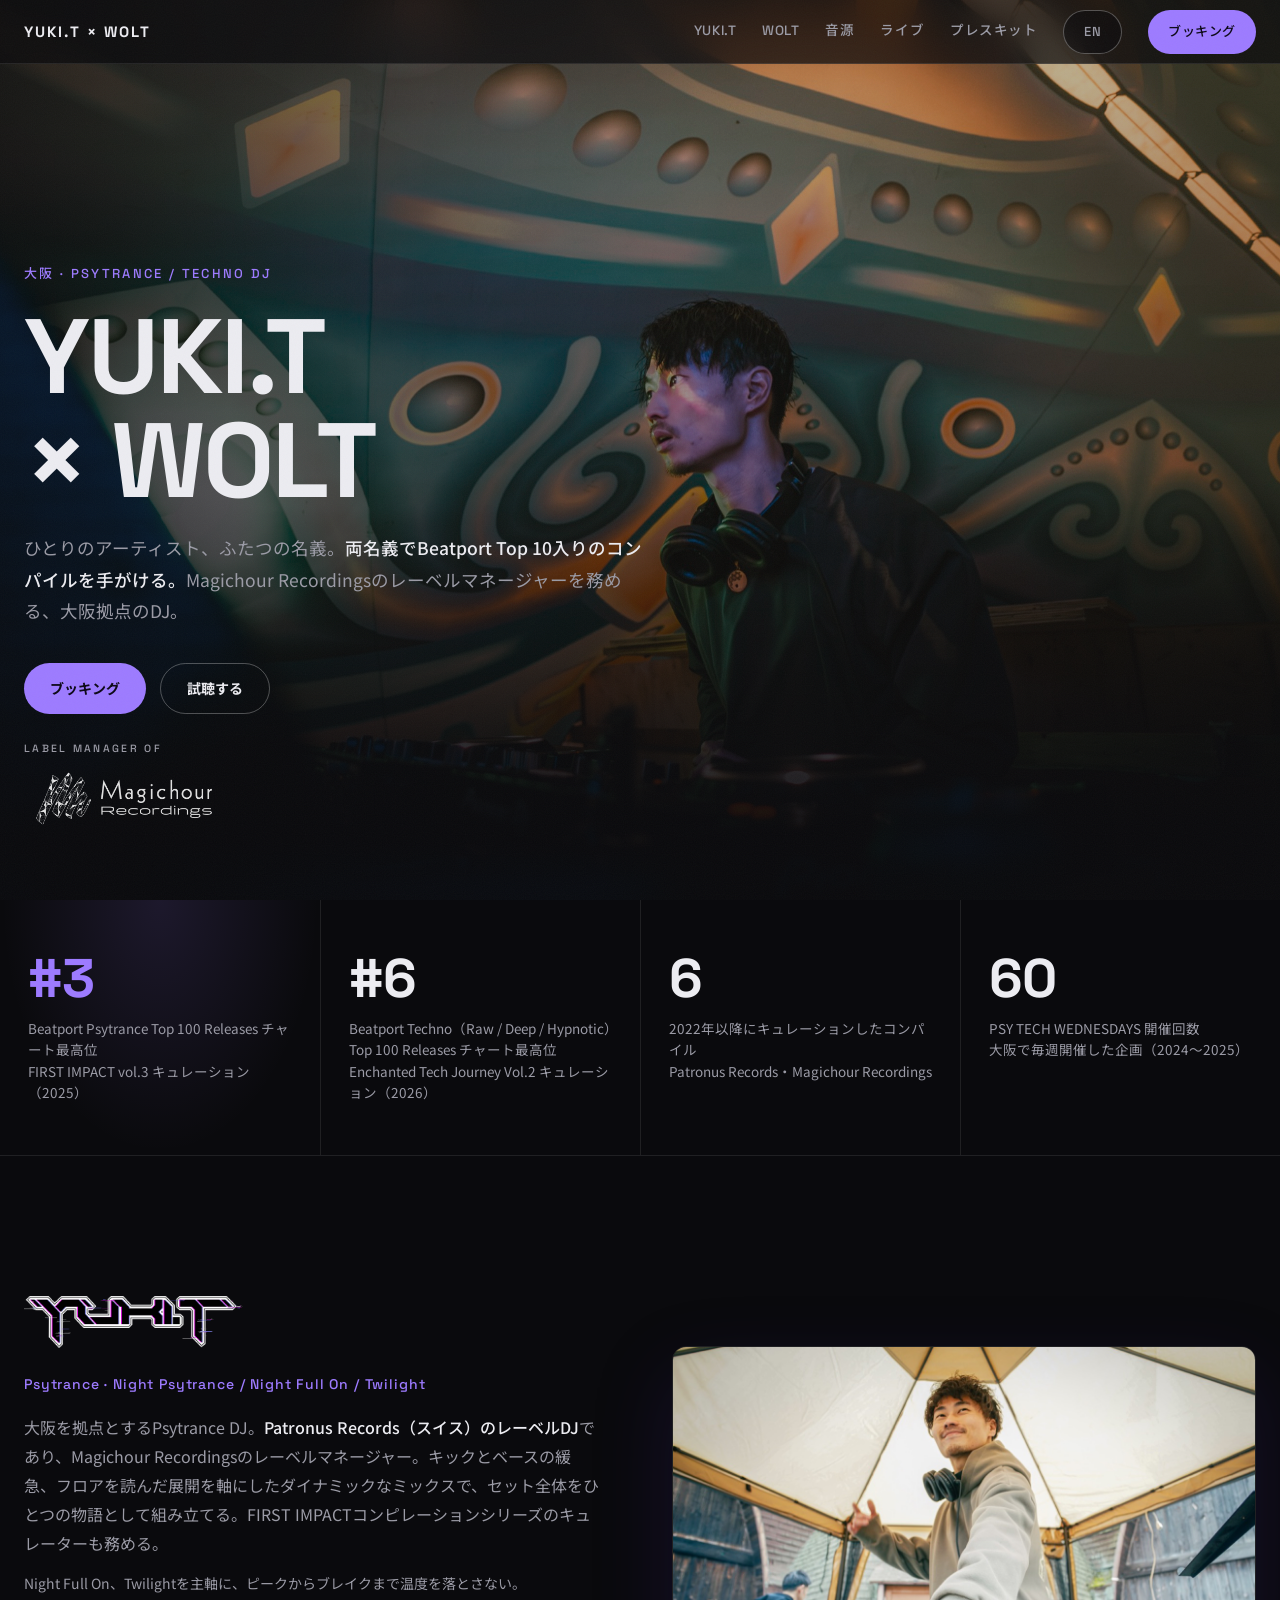
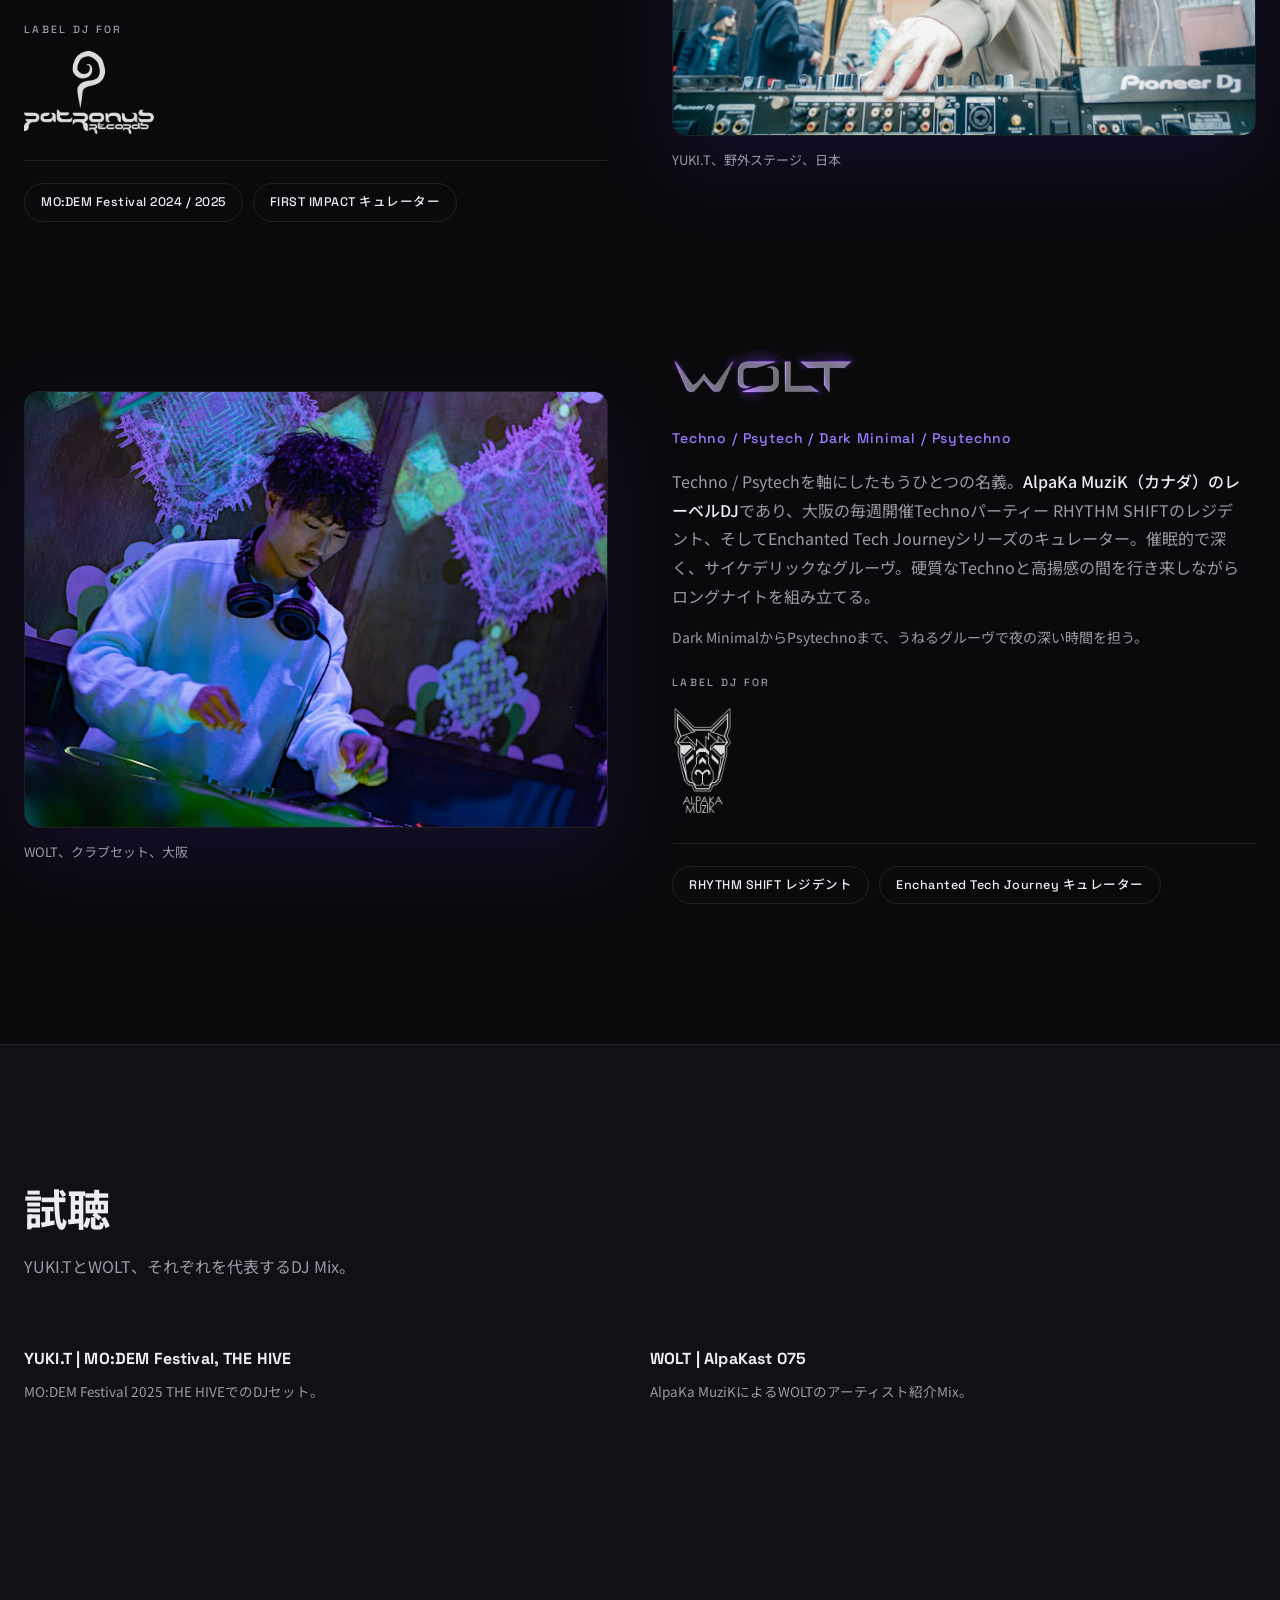
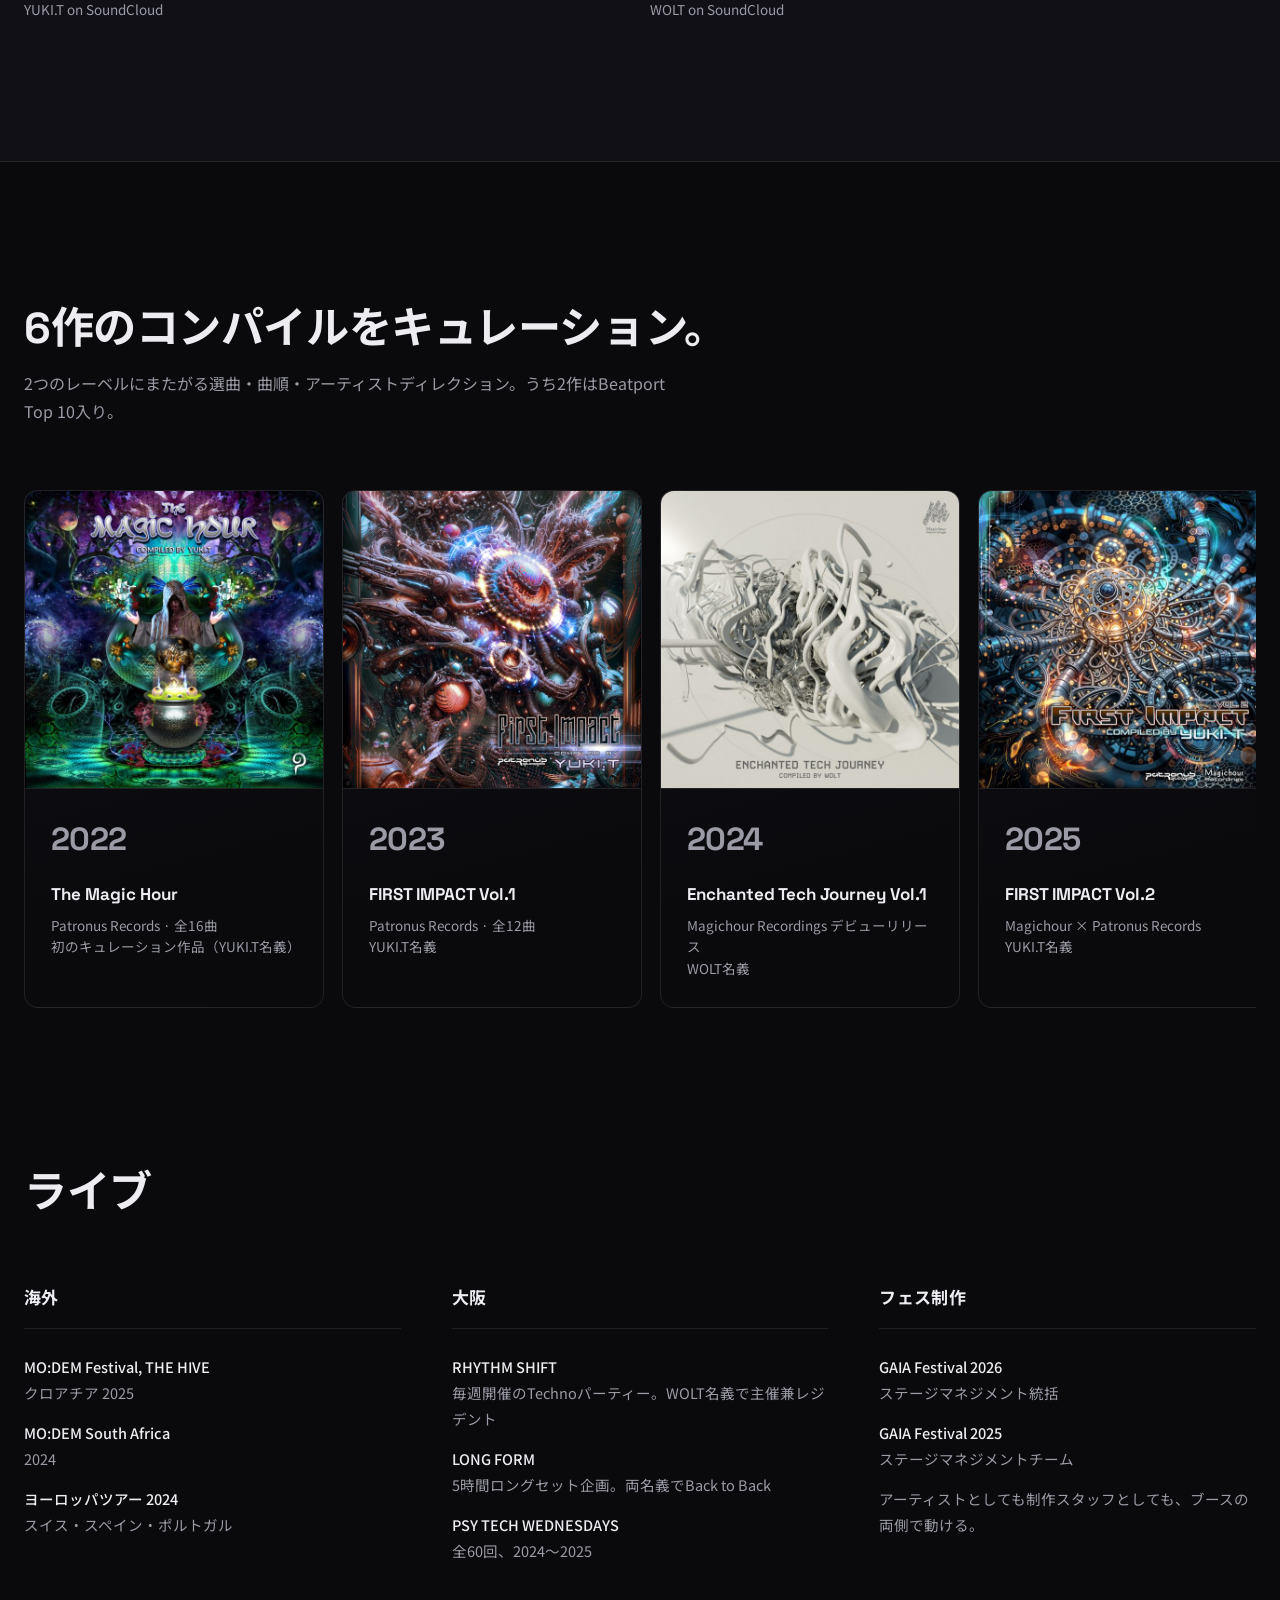
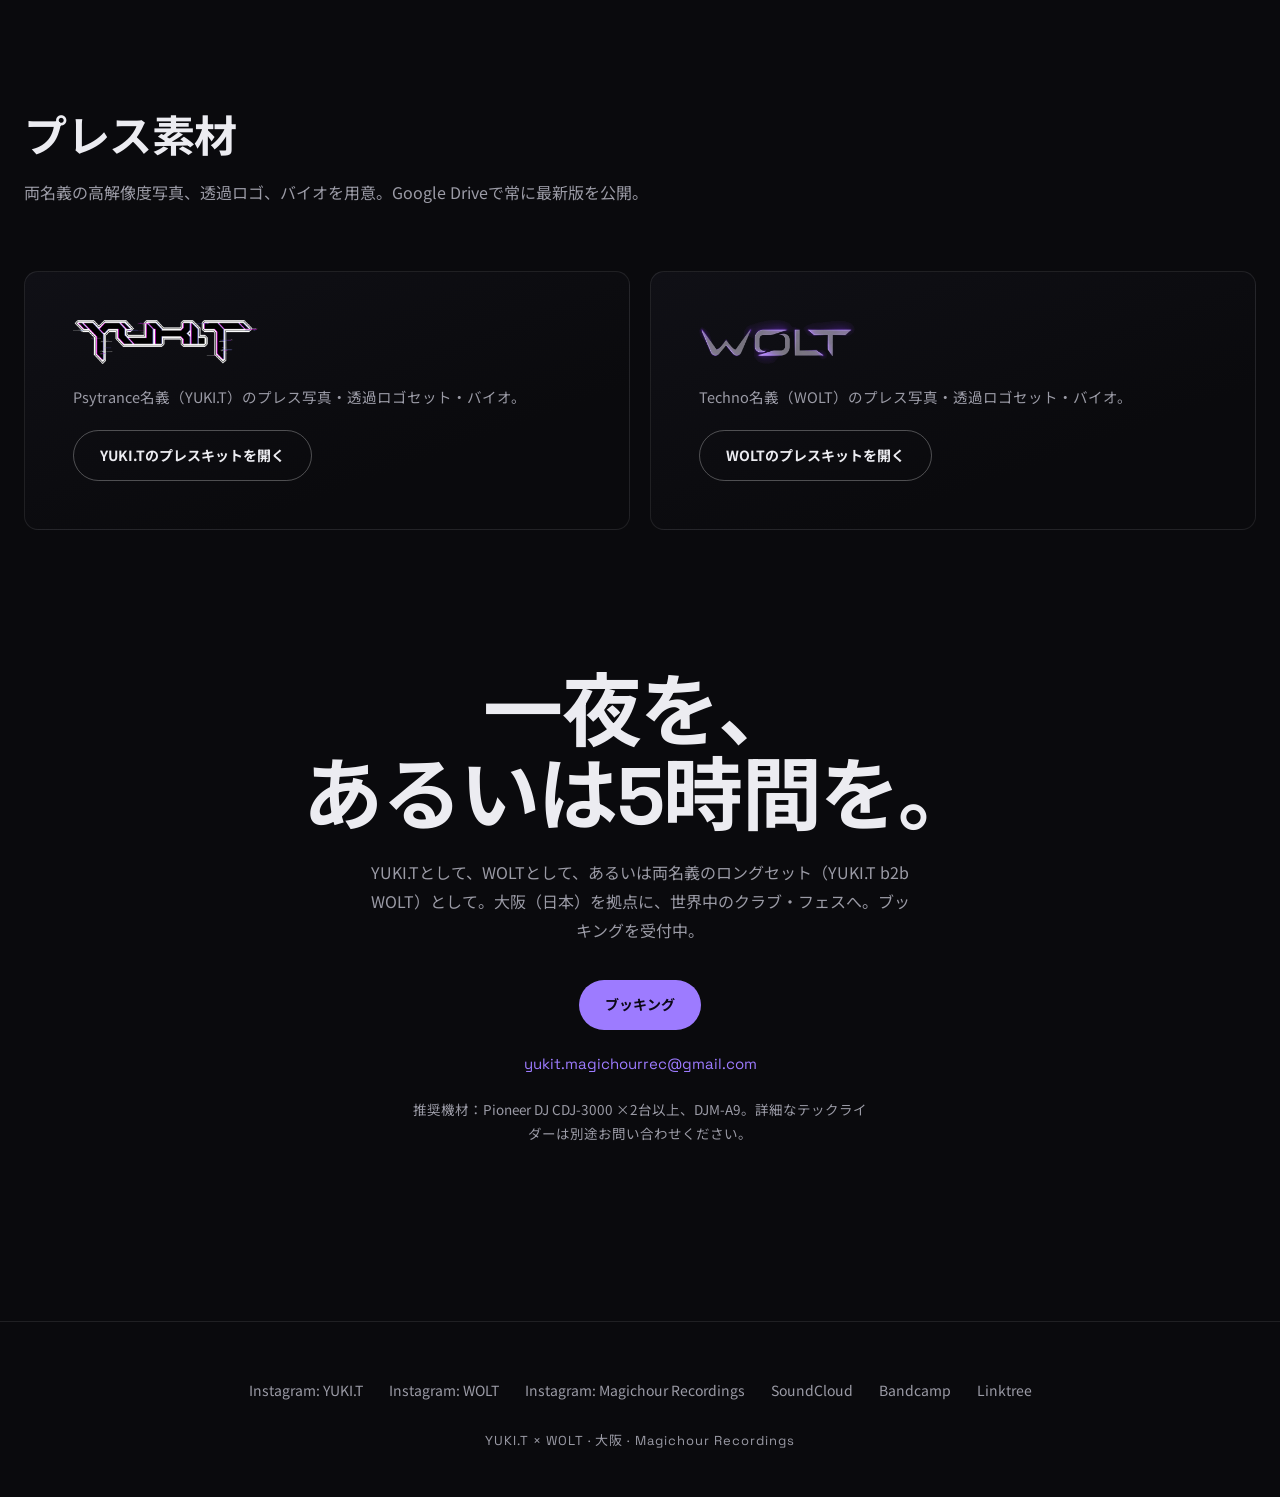
==== index-ja.html @ 7a6468f3 "Publish YUKI.T × WOLT EPK" ====
<!DOCTYPE html>
<html lang="ja">
<head>
<meta charset="UTF-8">
<meta name="viewport" content="width=device-width, initial-scale=1.0">
<title>YUKI.T × WOLT｜プレスキット｜大阪拠点 Psytrance / Techno DJ</title>
<meta name="description" content="YUKI.T・WOLTの公式プレスキット。大阪拠点のPsytrance / Techno DJ。両名義でBeatport Top 10入りのコンパイルをキュレーション。Magichour Recordingsレーベルマネージャー。">
<meta name="referrer" content="strict-origin-when-cross-origin">
<link rel="canonical" href="https://yukimagichour-1112.github.io/yukit-wolt-epk/index-ja.html">
<link rel="alternate" hreflang="en" href="https://yukimagichour-1112.github.io/yukit-wolt-epk/">
<link rel="alternate" hreflang="ja" href="https://yukimagichour-1112.github.io/yukit-wolt-epk/index-ja.html">
<link rel="alternate" hreflang="x-default" href="https://yukimagichour-1112.github.io/yukit-wolt-epk/">
<meta property="og:title" content="YUKI.T × WOLT｜プレスキット">
<meta property="og:description" content="大阪拠点のPsytrance / Techno DJ。両名義でBeatport Top 10入りのコンパイルをキュレーション。">
<meta property="og:url" content="https://yukimagichour-1112.github.io/yukit-wolt-epk/index-ja.html">
<meta property="og:image" content="https://yukimagichour-1112.github.io/yukit-wolt-epk/assets/og-epk.jpg">
<meta property="og:type" content="website">
<meta property="og:locale" content="ja_JP">
<meta property="og:locale:alternate" content="en_US">
<meta name="twitter:card" content="summary_large_image">
<link rel="preconnect" href="https://fonts.googleapis.com">
<link rel="preconnect" href="https://fonts.gstatic.com" crossorigin>
<link href="https://fonts.googleapis.com/css2?family=Space+Grotesk:wght@400;500;700&amp;family=Noto+Sans+JP:wght@400;500;700&amp;display=swap" rel="stylesheet">
<style>
  :root {
    --bg: #0a0a0d;
    --bg-raised: #101016;
    --line: rgba(255, 255, 255, .09);
    --text: #ececf1;
    --text-dim: #9b9ba6;
    --accent: #9d7bff;
    --accent-dim: rgba(157, 123, 255, .13);
    --font-display: "Space Grotesk", "Noto Sans JP", sans-serif;
    --font-body: "Noto Sans JP", sans-serif;
    --radius: 14px;
  }

  * { margin: 0; padding: 0; box-sizing: border-box; }
  html { scroll-behavior: smooth; }
  body {
    background: var(--bg);
    color: var(--text);
    font-family: var(--font-body);
    font-size: 16px;
    line-height: 1.8;
    overflow-x: hidden;
    -webkit-font-smoothing: antialiased;
  }
  ::selection { background: var(--accent); color: #0a0a0d; }
  img { max-width: 100%; height: auto; display: block; }
  a { color: inherit; text-decoration: none; }
  a:focus-visible { outline: 3px solid var(--accent); outline-offset: 4px; }
  .wrap { max-width: 1280px; margin: 0 auto; padding: 0 24px; }
  .skip-link {
    position: fixed; top: 8px; left: 12px; z-index: 100;
    padding: 10px 16px; border-radius: 8px;
    background: var(--accent); color: #0c0817; font-weight: 700;
    transform: translateY(-140%);
  }
  .skip-link:focus { transform: translateY(0); }

  .grain {
    position: fixed; inset: 0; z-index: 60; pointer-events: none;
    opacity: .05;
    background-image: url("data:image/svg+xml,%3Csvg xmlns='http://www.w3.org/2000/svg' width='160' height='160'%3E%3Cfilter id='n'%3E%3CfeTurbulence type='fractalNoise' baseFrequency='0.9' numOctaves='2'/%3E%3C/filter%3E%3Crect width='160' height='160' filter='url(%23n)' opacity='0.7'/%3E%3C/svg%3E");
  }

  .reveal {
    opacity: 0;
    transform: translateY(26px);
    transition: opacity .8s cubic-bezier(.16, 1, .3, 1), transform .8s cubic-bezier(.16, 1, .3, 1);
    transition-delay: calc(var(--i, 0) * 90ms);
  }
  .reveal.in { opacity: 1; transform: none; }

  /* =========== NAV =========== */
  nav {
    position: fixed; top: 0; left: 0; right: 0; z-index: 50;
    height: 64px;
    display: flex; align-items: center; justify-content: space-between;
    padding: 0 24px;
    background: rgba(10, 10, 13, .72);
    backdrop-filter: blur(14px);
    -webkit-backdrop-filter: blur(14px);
    border-bottom: 1px solid var(--line);
  }
  .nav-brand {
    font-family: var(--font-display);
    font-weight: 700; font-size: 15px; letter-spacing: .14em;
  }
  .nav-links { display: flex; align-items: center; gap: 26px; }
  .nav-links a {
    font-family: var(--font-display); font-size: 13.5px; font-weight: 500;
    color: var(--text-dim); letter-spacing: .04em;
    transition: color .25s;
  }
  .nav-links a:hover { color: var(--text); }
  .nav-links a.btn-primary, .nav-links a.btn-primary:hover { color: #0c0817; }
  .btn {
    display: inline-flex; align-items: center; justify-content: center;
    gap: 8px; white-space: nowrap;
    font-family: var(--font-body); font-weight: 700; font-size: 14px;
    padding: 12px 26px; border-radius: 999px;
    transition: transform .25s cubic-bezier(.16, 1, .3, 1), background .25s, color .25s, border-color .25s;
  }
  .btn:active { transform: scale(.98); }
  .btn-primary { background: var(--accent); color: #0c0817; }
  .btn-primary:hover { background: #b096ff; transform: translateY(-1px); }
  .btn-ghost { border: 1px solid rgba(255, 255, 255, .28); color: var(--text); }
  .btn-ghost:hover { border-color: var(--accent); color: var(--accent); transform: translateY(-1px); }
  nav .btn { min-height: 44px; padding: 9px 20px; font-size: 13px; }
  .lang-switch {
    min-width: 44px; min-height: 44px; padding: 8px 12px;
    border: 1px solid rgba(255, 255, 255, .28);
    color: var(--text); background: rgba(10, 10, 13, .55);
  }
  .lang-switch:hover { border-color: var(--accent); color: var(--accent); }

  /* =========== HERO =========== */
  .hero {
    position: relative;
    min-height: 100dvh;
    display: flex; align-items: flex-end;
    overflow: hidden;
  }
  .hero-bg {
    position: absolute; inset: 0;
    background-image: url("assets/hero-yukit.jpg");
    background-size: cover;
    background-position: 70% 30%;
  }
  .hero-bg::after {
    content: "";
    position: absolute; inset: 0;
    background:
      linear-gradient(to top, rgba(10, 10, 13, .96) 8%, rgba(10, 10, 13, .45) 45%, rgba(10, 10, 13, .25) 100%),
      linear-gradient(to right, rgba(10, 10, 13, .72), transparent 55%);
  }
  .hero-inner {
    position: relative; z-index: 2;
    width: 100%; max-width: 1280px; margin: 0 auto;
    padding: 120px 24px 72px;
  }
  .hero-meta {
    font-family: var(--font-display); font-size: 13px; font-weight: 500;
    letter-spacing: .18em; text-transform: uppercase;
    color: var(--accent);
    margin-bottom: 20px;
  }
  .hero h1 {
    font-family: var(--font-display);
    font-size: clamp(3rem, 8.5vw, 6.6rem);
    font-weight: 700; line-height: .98; letter-spacing: -.02em;
    margin-bottom: 20px;
  }
  .hero-sub {
    font-size: clamp(15px, 1.6vw, 17.5px);
    color: var(--text-dim);
    max-width: 36em;
    margin-bottom: 36px;
  }
  .hero-sub strong { color: var(--text); font-weight: 500; }
  .hero-ctas { display: flex; gap: 14px; flex-wrap: wrap; }
  @keyframes rise { from { opacity: 0; transform: translateY(28px); } to { opacity: 1; transform: none; } }
  .hero-inner > * { animation: rise .9s cubic-bezier(.16, 1, .3, 1) backwards; }
  .hero-inner > *:nth-child(1) { animation-delay: .05s; }
  .hero-inner > *:nth-child(2) { animation-delay: .18s; }
  .hero-inner > *:nth-child(3) { animation-delay: .32s; }
  .hero-inner > *:nth-child(4) { animation-delay: .46s; }
  .hero-inner > *:nth-child(5) { animation-delay: .60s; }

  /* ---- hero label affiliation ---- */
  .hero-affiliation {
    margin-top: 26px;
    display: flex; flex-direction: column; align-items: flex-start; gap: 10px;
  }
  .affiliation-heading {
    font-family: var(--font-display); font-size: 10.5px; font-weight: 500;
    letter-spacing: .22em; text-transform: uppercase;
    color: var(--text-dim);
  }
  .hero-affiliation img { width: 200px; max-width: 56vw; opacity: .88; }

  /* =========== SECTIONS =========== */
  section { padding: clamp(90px, 11vw, 140px) 0; }
  .section-head { max-width: 760px; margin-bottom: clamp(40px, 5.5vw, 64px); }
  .section-head h2 {
    font-family: var(--font-display);
    font-size: clamp(1.8rem, 3.8vw, 2.7rem);
    font-weight: 700; line-height: 1.22; letter-spacing: -.01em;
  }
  .section-head p { color: var(--text-dim); margin-top: 14px; max-width: 42em; }

  /* ---- stats ---- */
  .stats { padding: 0; border-bottom: 1px solid var(--line); }
  .stats-grid {
    display: grid;
    grid-template-columns: repeat(4, 1fr);
  }
  .stat {
    padding: clamp(36px, 4vw, 56px) 28px;
    border-left: 1px solid var(--line);
  }
  .stat:first-child { border-left: 0; }
  .stat.is-accent { background: radial-gradient(ellipse at 50% 0%, var(--accent-dim), transparent 70%); }
  .stat-num {
    font-family: var(--font-display);
    font-size: clamp(2.2rem, 4.5vw, 3.4rem);
    font-weight: 700; line-height: 1; letter-spacing: -.02em;
  }
  .stat.is-accent .stat-num { color: var(--accent); }
  .stat-label { margin-top: 12px; font-size: 13.5px; color: var(--text-dim); line-height: 1.6; }

  /* ---- persona split ---- */
  .persona {
    display: grid;
    grid-template-columns: minmax(0, 6fr) minmax(0, 6fr);
    gap: clamp(36px, 5vw, 80px);
    align-items: center;
  }
  .persona + .persona { margin-top: clamp(90px, 10vw, 130px); }
  .persona-photo { position: relative; }
  .persona-photo img {
    border-radius: var(--radius);
    border: 1px solid var(--line);
    width: 100%;
    box-shadow: 0 30px 80px rgba(60, 30, 140, .22);
  }
  .persona-photo figcaption { margin-top: 12px; font-size: 13px; color: var(--text-dim); }
  .persona-logo { height: 52px; width: auto; margin-bottom: 24px; }
  .persona-genre {
    font-family: var(--font-display); font-size: 14px; font-weight: 500;
    letter-spacing: .06em; color: var(--accent);
    margin-bottom: 16px;
  }
  .persona-bio { color: var(--text-dim); max-width: 36em; }
  .persona-bio strong { color: var(--text); font-weight: 500; }
  .persona-bio-jp { margin-top: 14px; font-size: 14px; color: var(--text-dim); }
  .persona-facts {
    margin-top: 26px; padding-top: 22px;
    border-top: 1px solid var(--line);
    display: flex; flex-wrap: wrap; gap: 10px;
  }
  .fact-pill {
    font-family: var(--font-display); font-size: 12.5px; font-weight: 500;
    letter-spacing: .04em; color: var(--text);
    border: 1px solid var(--line);
    border-radius: 999px;
    padding: 7px 16px;
  }
  .label-affiliation {
    margin-top: 24px;
    display: flex; flex-direction: column; align-items: flex-start; gap: 12px;
  }
  .label-affiliation img { opacity: .86; }
  .label-affiliation.is-patronus img { width: 130px; }
  .label-affiliation.is-alpaka img { height: 112px; width: auto; }

  /* ---- listen ---- */
  .listen { background: var(--bg-raised); border-top: 1px solid var(--line); border-bottom: 1px solid var(--line); }
  .listen-grid {
    display: grid;
    grid-template-columns: 1fr 1fr;
    gap: 20px;
  }
  .listen-main { grid-column: 1 / -1; }
  .listen iframe {
    width: 100%; border: 0;
    border-radius: var(--radius);
    display: block;
  }
  .listen-main iframe { height: 300px; }
  .listen-grid iframe { height: 166px; }
  .listen-caption { margin-top: 12px; font-size: 13.5px; color: var(--text-dim); }
  .listen-title { font-family: var(--font-display); font-weight: 700; font-size: 16px; letter-spacing: .01em; }
  .listen-desc { margin-top: 6px; margin-bottom: 16px; font-size: 13.5px; color: var(--text-dim); line-height: 1.7; }

  /* ---- curation rail ---- */
  .rail {
    display: flex; gap: 18px;
    overflow-x: auto;
    scroll-snap-type: x mandatory;
    padding-bottom: 18px;
    scrollbar-width: thin;
    scrollbar-color: var(--accent) transparent;
  }
  .rail-card {
    flex: 0 0 300px;
    scroll-snap-align: start;
    border: 1px solid var(--line);
    border-radius: var(--radius);
    overflow: hidden;
    background: linear-gradient(165deg, var(--bg-raised), var(--bg) 75%);
  }
  .rail-card.is-hit {
    background:
      radial-gradient(ellipse at 80% 0%, var(--accent-dim), transparent 60%),
      linear-gradient(165deg, var(--bg-raised), var(--bg) 75%);
  }
  .rail-cover {
    width: 100%; aspect-ratio: 1; object-fit: cover; display: block;
    border-bottom: 1px solid var(--line);
  }
  .rail-body { padding: 22px 26px 28px; }
  .rail-year {
    font-family: var(--font-display);
    font-size: 2rem; font-weight: 700; letter-spacing: -.02em;
    color: var(--text-dim);
  }
  .rail-card.is-hit .rail-year { color: var(--accent); }
  .rail-title { margin-top: 14px; font-family: var(--font-display); font-weight: 700; font-size: 17px; line-height: 1.4; }
  .rail-sub { margin-top: 8px; font-size: 13.5px; color: var(--text-dim); line-height: 1.6; }

  /* ---- live ---- */
  .live-grid {
    display: grid;
    grid-template-columns: repeat(3, 1fr);
    gap: clamp(28px, 4vw, 56px);
  }
  .live-col h3 {
    font-family: var(--font-display);
    font-size: 17px; font-weight: 700; letter-spacing: .02em;
    padding-bottom: 14px; margin-bottom: 18px;
    border-bottom: 1px solid var(--line);
  }
  .live-col ul { list-style: none; }
  .live-col li { padding: 7px 0; color: var(--text-dim); font-size: 14.5px; }
  .live-col li strong { color: var(--text); font-weight: 500; }

  /* ---- press assets ---- */
  .kit-grid {
    display: grid;
    grid-template-columns: 1fr 1fr;
    gap: 20px;
  }
  .kit-card {
    border: 1px solid var(--line);
    border-radius: var(--radius);
    padding: clamp(32px, 4vw, 48px);
    background: linear-gradient(160deg, var(--bg-raised), var(--bg) 70%);
    display: flex; flex-direction: column; align-items: flex-start; gap: 20px;
  }
  .kit-card img { height: 44px; width: auto; }
  .kit-card p { color: var(--text-dim); font-size: 14.5px; }

  /* =========== BOOKING =========== */
  .booking { text-align: center; }
  .booking h2 {
    font-family: var(--font-display);
    font-size: clamp(2.6rem, 7vw, 5rem);
    font-weight: 700; letter-spacing: -.02em; line-height: 1.05;
  }
  .booking p {
    color: var(--text-dim);
    max-width: 34em; margin: 20px auto 36px;
  }
  .booking-mail {
    display: block;
    margin-top: 20px;
    font-family: var(--font-display); font-size: 15px;
    color: var(--text-dim);
  }
  .booking-mail a { color: var(--accent); }
  .booking-rider { margin-top: 28px; font-size: 13.5px; color: var(--text-dim); }

  /* =========== FOOTER =========== */
  footer { border-top: 1px solid var(--line); padding: 56px 0 44px; }
  .footer-links {
    display: flex; justify-content: center; gap: 26px; flex-wrap: wrap;
    font-size: 14px; color: var(--text-dim);
    margin-bottom: 26px;
  }
  .footer-links a { transition: color .25s; }
  .footer-links a:hover { color: var(--accent); }
  .footer-note {
    text-align: center;
    font-family: var(--font-display);
    font-size: 13px; letter-spacing: .08em; color: var(--text-dim);
  }

  /* =========== MOBILE =========== */
  @media (max-width: 900px) {
    .nav-links a:not(.btn) { display: none; }
    .nav-links { gap: 10px; }
  }
  @media (max-width: 420px) {
    nav { padding: 0 12px; }
    .nav-brand { font-size: 12px; letter-spacing: .08em; }
    .nav-links { gap: 8px; }
    nav .btn { padding: 8px 12px; }
    .kit-card .btn { width: 100%; padding-inline: 16px; white-space: normal; text-align: center; }
  }
  @media (max-width: 767px) {
    .wrap { padding: 0 20px; }
    .hero-inner { padding: 100px 20px 56px; }
    .hero-affiliation img { width: 150px; }
    .stats-grid { grid-template-columns: 1fr 1fr; }
    .stat { border-left: 0; border-top: 1px solid var(--line); }
    .stat:nth-child(even) { border-left: 1px solid var(--line); }
    .stat:nth-child(-n+2) { border-top: 0; }
    .persona { grid-template-columns: 1fr; gap: 32px; }
    .persona.is-flip .persona-photo { order: -1; }
    .listen-grid { grid-template-columns: 1fr; }
    .live-grid { grid-template-columns: 1fr; }
    .kit-grid { grid-template-columns: 1fr; }
    .rail-card { flex-basis: 260px; }
  }

  /* =========== REDUCED MOTION =========== */
  @media (prefers-reduced-motion: reduce) {
    html { scroll-behavior: auto; }
    .hero-inner > * { animation: none; }
    .reveal { opacity: 1; transform: none; transition: none; }
  }
</style>
</head>
<body>

<a class="skip-link" href="#main-content">本文へ移動</a>
<div class="grain" aria-hidden="true"></div>

<nav aria-label="主要ナビゲーション">
  <div class="nav-brand">YUKI.T × WOLT</div>
  <div class="nav-links">
    <a href="#yukit">YUKI.T</a>
    <a href="#wolt">WOLT</a>
    <a href="#music">音源</a>
    <a href="#live">ライブ</a>
    <a href="#presskit">プレスキット</a>
    <a class="btn lang-switch" href="./" lang="en" hreflang="en" aria-label="Open the English version" title="English version">EN</a>
    <a class="btn btn-primary" href="mailto:yukit.magichourrec@gmail.com?subject=Booking%20inquiry%20YUKI.T%20%2F%20WOLT">ブッキング</a>
  </div>
</nav>

<main id="main-content">
<!-- =========== HERO =========== -->
<header class="hero">
  <div class="hero-bg" aria-hidden="true"></div>
  <div class="hero-inner">
    <p class="hero-meta">大阪 · Psytrance / Techno DJ</p>
    <h1>YUKI.T<br>× WOLT</h1>
    <p class="hero-sub">ひとりのアーティスト、ふたつの名義。<strong>両名義でBeatport Top 10入りのコンパイルを手がける。</strong>Magichour Recordingsのレーベルマネージャーを務める、大阪拠点のDJ。</p>
    <div class="hero-ctas">
      <a class="btn btn-primary" href="mailto:yukit.magichourrec@gmail.com?subject=Booking%20inquiry%20YUKI.T%20%2F%20WOLT">ブッキング</a>
      <a class="btn btn-ghost" href="#music">試聴する</a>
    </div>
    <div class="hero-affiliation" role="group" aria-label="Magichour Recordings レーベルマネージャー">
      <p class="affiliation-heading" aria-hidden="true">Label Manager of</p>
      <img src="assets/logo-magichour-horizontal.png" alt="Magichour Recordings" width="3000" height="888">
    </div>
  </div>
</header>

<!-- =========== STATS =========== -->
<div class="stats" aria-label="Career highlights">
  <div class="stats-grid">
    <div class="stat is-accent reveal" style="--i:0">
      <p class="stat-num">#3</p>
      <p class="stat-label">Beatport Psytrance Top 100 Releases チャート最高位<br>FIRST IMPACT vol.3 キュレーション（2025）</p>
    </div>
    <div class="stat reveal" style="--i:1">
      <p class="stat-num">#6</p>
      <p class="stat-label">Beatport Techno（Raw / Deep / Hypnotic）Top 100 Releases チャート最高位<br>Enchanted Tech Journey Vol.2 キュレーション（2026）</p>
    </div>
    <div class="stat reveal" style="--i:2">
      <p class="stat-num">6</p>
      <p class="stat-label">2022年以降にキュレーションしたコンパイル<br>Patronus Records・Magichour Recordings</p>
    </div>
    <div class="stat reveal" style="--i:3">
      <p class="stat-num">60</p>
      <p class="stat-label">PSY TECH WEDNESDAYS 開催回数<br>大阪で毎週開催した企画（2024〜2025）</p>
    </div>
  </div>
</div>

<!-- =========== PERSONAS =========== -->
<section id="yukit">
  <div class="wrap">
    <article class="persona">
      <div class="persona-copy reveal">
        <img class="persona-logo" src="assets/logo-yukit.png" alt="YUKI.T logo">
        <p class="persona-genre">Psytrance · Night Psytrance / Night Full On / Twilight</p>
        <p class="persona-bio">大阪を拠点とするPsytrance DJ。<strong>Patronus Records（スイス）のレーベルDJ</strong>であり、Magichour Recordingsのレーベルマネージャー。キックとベースの緩急、フロアを読んだ展開を軸にしたダイナミックなミックスで、セット全体をひとつの物語として組み立てる。FIRST IMPACTコンピレーションシリーズのキュレーターも務める。</p>
        <p class="persona-bio-jp">Night Full On、Twilightを主軸に、ピークからブレイクまで温度を落とさない。</p>
        <div class="label-affiliation is-patronus" role="group" aria-label="Patronus Records所属レーベルDJ">
          <p class="affiliation-heading" aria-hidden="true">Label DJ for</p>
          <img src="assets/logo-patronus-white.png" alt="Patronus Records" width="360" height="229" loading="lazy">
        </div>
        <div class="persona-facts">
          <span class="fact-pill">MO:DEM Festival 2024 / 2025</span>
          <span class="fact-pill">FIRST IMPACT キュレーター</span>
        </div>
      </div>
      <figure class="persona-photo reveal" style="--i:1">
        <img src="assets/photo-yukit.jpg" width="1200" height="800" alt="YUKI.T playing an outdoor festival stage" loading="lazy">
        <figcaption>YUKI.T、野外ステージ、日本</figcaption>
      </figure>
    </article>

    <article class="persona is-flip" id="wolt">
      <figure class="persona-photo reveal">
        <img src="assets/WOLT_Photo_web.webp" width="2280" height="1704" alt="WOLT behind the decks under ultraviolet light" loading="lazy">
        <figcaption>WOLT、クラブセット、大阪</figcaption>
      </figure>
      <div class="persona-copy reveal" style="--i:1">
        <img class="persona-logo" src="assets/logo-wolt.png" alt="WOLT logo">
        <p class="persona-genre">Techno / Psytech / Dark Minimal / Psytechno</p>
        <p class="persona-bio">Techno / Psytechを軸にしたもうひとつの名義。<strong>AlpaKa MuziK（カナダ）のレーベルDJ</strong>であり、大阪の毎週開催Technoパーティー RHYTHM SHIFTのレジデント、そしてEnchanted Tech Journeyシリーズのキュレーター。催眠的で深く、サイケデリックなグルーヴ。硬質なTechnoと高揚感の間を行き来しながらロングナイトを組み立てる。</p>
        <p class="persona-bio-jp">Dark MinimalからPsytechnoまで、うねるグルーヴで夜の深い時間を担う。</p>
        <div class="label-affiliation is-alpaka" role="group" aria-label="AlpaKa MuziK所属レーベルDJ">
          <p class="affiliation-heading" aria-hidden="true">Label DJ for</p>
          <img src="assets/logo-alpaka-white-trimmed.png" alt="AlpaKa MuziK" width="567" height="1045" loading="lazy">
        </div>
        <div class="persona-facts">
          <span class="fact-pill">RHYTHM SHIFT レジデント</span>
          <span class="fact-pill">Enchanted Tech Journey キュレーター</span>
        </div>
      </div>
    </article>
  </div>
</section>

<!-- =========== MUSIC =========== -->
<section class="listen" id="music">
  <div class="wrap">
    <div class="section-head reveal">
      <h2>試聴</h2>
      <p>YUKI.TとWOLT、それぞれを代表するDJ Mix。</p>
    </div>
    <div class="listen-grid">
      <div class="reveal" style="--i:1">
        <p class="listen-title">YUKI.T | MO:DEM Festival, THE HIVE</p>
        <p class="listen-desc">MO:DEM Festival 2025 THE HIVEでのDJセット。</p>
        <iframe title="YUKI.T on SoundCloud" loading="lazy" allow="autoplay" src="https://w.soundcloud.com/player/?url=https%3A%2F%2Fsoundcloud.com%2Fmo_dem%2Fyuki-t-the-hive-modem-festival%3Fin%3Dyuki_t%2Fsets%2Fmix_playlist&amp;color=%239d7bff&amp;auto_play=false&amp;hide_related=true&amp;show_comments=false&amp;show_teaser=false"></iframe>
        <p class="listen-caption">YUKI.T on SoundCloud</p>
      </div>
      <div class="reveal" style="--i:2">
        <p class="listen-title">WOLT | AlpaKast 075</p>
        <p class="listen-desc">AlpaKa MuziKによるWOLTのアーティスト紹介Mix。</p>
        <iframe title="WOLT on SoundCloud" loading="lazy" allow="autoplay" src="https://w.soundcloud.com/player/?url=https%3A%2F%2Fsoundcloud.com%2Falpakamuzik%2Falpakast075-wolt-jp%3Fin%3Dwolt-magichour-recordings%2Fsets%2Fdj-set&amp;color=%239d7bff&amp;auto_play=false&amp;hide_related=true&amp;show_comments=false&amp;show_teaser=false"></iframe>
        <p class="listen-caption">WOLT on SoundCloud</p>
      </div>
    </div>
  </div>
</section>

<!-- =========== CURATION =========== -->
<section>
  <div class="wrap">
    <div class="section-head reveal">
      <h2>6作のコンパイルをキュレーション。</h2>
      <p>2つのレーベルにまたがる選曲・曲順・アーティストディレクション。うち2作はBeatport Top 10入り。</p>
    </div>
    <div class="rail reveal">
      <div class="rail-card">
        <img class="rail-cover" src="assets/cover-tmh.jpg" width="640" height="640" alt="The Magic Hour cover artwork" loading="lazy">
        <div class="rail-body">
          <p class="rail-year">2022</p>
          <p class="rail-title">The Magic Hour</p>
          <p class="rail-sub">Patronus Records · 全16曲<br>初のキュレーション作品（YUKI.T名義）</p>
        </div>
      </div>
      <div class="rail-card">
        <img class="rail-cover" src="assets/cover-fi1.jpg" width="640" height="640" alt="FIRST IMPACT Vol.1 cover artwork" loading="lazy">
        <div class="rail-body">
          <p class="rail-year">2023</p>
          <p class="rail-title">FIRST IMPACT Vol.1</p>
          <p class="rail-sub">Patronus Records · 全12曲<br>YUKI.T名義</p>
        </div>
      </div>
      <div class="rail-card">
        <img class="rail-cover" src="assets/cover-etj1.jpg" width="640" height="640" alt="Enchanted Tech Journey Vol.1 cover artwork" loading="lazy">
        <div class="rail-body">
          <p class="rail-year">2024</p>
          <p class="rail-title">Enchanted Tech Journey Vol.1</p>
          <p class="rail-sub">Magichour Recordings デビューリリース<br>WOLT名義</p>
        </div>
      </div>
      <div class="rail-card">
        <img class="rail-cover" src="assets/cover-fi2.jpg" width="640" height="640" alt="FIRST IMPACT Vol.2 cover artwork" loading="lazy">
        <div class="rail-body">
          <p class="rail-year">2025</p>
          <p class="rail-title">FIRST IMPACT Vol.2</p>
          <p class="rail-sub">Magichour × Patronus Records<br>YUKI.T名義</p>
        </div>
      </div>
      <div class="rail-card is-hit">
        <img class="rail-cover" src="assets/cover-fi3.jpg" width="640" height="640" alt="FIRST IMPACT vol.3 cover artwork" loading="lazy">
        <div class="rail-body">
          <p class="rail-year">2025</p>
          <p class="rail-title">FIRST IMPACT vol.3</p>
          <p class="rail-sub">Magichour Recordings<br>Beatport Psytrance Top 100 最高3位</p>
        </div>
      </div>
      <div class="rail-card is-hit">
        <img class="rail-cover" src="assets/cover-etj2.jpg" width="640" height="640" alt="Enchanted Tech Journey Vol.2 cover artwork" loading="lazy">
        <div class="rail-body">
          <p class="rail-year">2026</p>
          <p class="rail-title">Enchanted Tech Journey Vol.2</p>
          <p class="rail-sub">Magichour Recordings<br>Beatport Techno (R/D/H) Top 100 最高6位</p>
        </div>
      </div>
    </div>
  </div>
</section>

<!-- =========== LIVE =========== -->
<section id="live" style="padding-top: 0;">
  <div class="wrap">
    <div class="section-head reveal">
      <h2>ライブ</h2>
    </div>
    <div class="live-grid">
      <div class="live-col reveal" style="--i:0">
        <h3>海外</h3>
        <ul>
          <li><strong>MO:DEM Festival, THE HIVE</strong><br>クロアチア 2025</li>
          <li><strong>MO:DEM South Africa</strong><br>2024</li>
          <li><strong>ヨーロッパツアー 2024</strong><br>スイス・スペイン・ポルトガル</li>
        </ul>
      </div>
      <div class="live-col reveal" style="--i:1">
        <h3>大阪</h3>
        <ul>
          <li><strong>RHYTHM SHIFT</strong><br>毎週開催のTechnoパーティー。WOLT名義で主催兼レジデント</li>
          <li><strong>LONG FORM</strong><br>5時間ロングセット企画。両名義でBack to Back</li>
          <li><strong>PSY TECH WEDNESDAYS</strong><br>全60回、2024〜2025</li>
        </ul>
      </div>
      <div class="live-col reveal" style="--i:2">
        <h3>フェス制作</h3>
        <ul>
          <li><strong>GAIA Festival 2026</strong><br>ステージマネジメント統括</li>
          <li><strong>GAIA Festival 2025</strong><br>ステージマネジメントチーム</li>
          <li>アーティストとしても制作スタッフとしても、ブースの両側で動ける。</li>
        </ul>
      </div>
    </div>
  </div>
</section>

<!-- =========== PRESS KIT =========== -->
<section id="presskit" style="padding-top: 0;">
  <div class="wrap">
    <div class="section-head reveal">
      <h2>プレス素材</h2>
      <p>両名義の高解像度写真、透過ロゴ、バイオを用意。Google Driveで常に最新版を公開。</p>
    </div>
    <div class="kit-grid">
      <div class="kit-card reveal" style="--i:0">
        <img src="assets/logo-yukit.png" alt="YUKI.T logo">
        <p>Psytrance名義（YUKI.T）のプレス写真・透過ロゴセット・バイオ。</p>
        <a class="btn btn-ghost" href="https://drive.google.com/drive/folders/19dCMXq6Wt7kDbNYOg9AuS4HJr9VxEYZ3" target="_blank" rel="noopener noreferrer">YUKI.Tのプレスキットを開く</a>
      </div>
      <div class="kit-card reveal" style="--i:1">
        <img src="assets/logo-wolt.png" alt="WOLT logo">
        <p>Techno名義（WOLT）のプレス写真・透過ロゴセット・バイオ。</p>
        <a class="btn btn-ghost" href="https://drive.google.com/drive/folders/1YA1HWwAey3cXBGT5UwU1rKdO1JU_mgo1" target="_blank" rel="noopener noreferrer">WOLTのプレスキットを開く</a>
      </div>
    </div>
  </div>
</section>

<!-- =========== BOOKING =========== -->
<section class="booking" id="booking" style="padding-top: 0;">
  <div class="wrap">
    <div class="reveal">
      <h2>一夜を、<br>あるいは5時間を。</h2>
      <p>YUKI.Tとして、WOLTとして、あるいは両名義のロングセット（YUKI.T b2b WOLT）として。大阪（日本）を拠点に、世界中のクラブ・フェスへ。ブッキングを受付中。</p>
      <a class="btn btn-primary" href="mailto:yukit.magichourrec@gmail.com?subject=Booking%20inquiry%20YUKI.T%20%2F%20WOLT">ブッキング</a>
      <span class="booking-mail"><a href="mailto:yukit.magichourrec@gmail.com">yukit.magichourrec@gmail.com</a></span>
      <p class="booking-rider">推奨機材：Pioneer DJ CDJ-3000 ×2台以上、DJM-A9。詳細なテックライダーは別途お問い合わせください。</p>
    </div>
  </div>
</section>
</main>

<!-- =========== FOOTER =========== -->
<footer>
  <div class="wrap">
    <div class="footer-links">
      <a href="https://www.instagram.com/yuki.t_magichour/" target="_blank" rel="noopener noreferrer">Instagram: YUKI.T</a>
      <a href="https://www.instagram.com/wolt_alpaka_magichour/" target="_blank" rel="noopener noreferrer">Instagram: WOLT</a>
      <a href="https://www.instagram.com/magichour_recordings/" target="_blank" rel="noopener noreferrer">Instagram: Magichour Recordings</a>
      <a href="https://soundcloud.com/wolt-magichour-recordings" target="_blank" rel="noopener noreferrer">SoundCloud</a>
      <a href="https://magichourrecordings1.bandcamp.com/" target="_blank" rel="noopener noreferrer">Bandcamp</a>
      <a href="https://linktr.ee/yuki.t_wolt" target="_blank" rel="noopener noreferrer">Linktree</a>
    </div>
    <p class="footer-note">YUKI.T × WOLT · 大阪 · Magichour Recordings</p>
  </div>
</footer>

<script>
  (function () {
    var reduce = window.matchMedia("(prefers-reduced-motion: reduce)").matches;
    var targets = document.querySelectorAll(".reveal");
    if (reduce || !("IntersectionObserver" in window)) {
      targets.forEach(function (el) { el.classList.add("in"); });
      return;
    }
    var io = new IntersectionObserver(function (entries) {
      entries.forEach(function (entry) {
        if (entry.isIntersecting) {
          entry.target.classList.add("in");
          io.unobserve(entry.target);
        }
      });
    }, { threshold: 0.2, rootMargin: "0px 0px -5% 0px" });
    targets.forEach(function (el) { io.observe(el); });
  })();
</script>

</body>
</html>
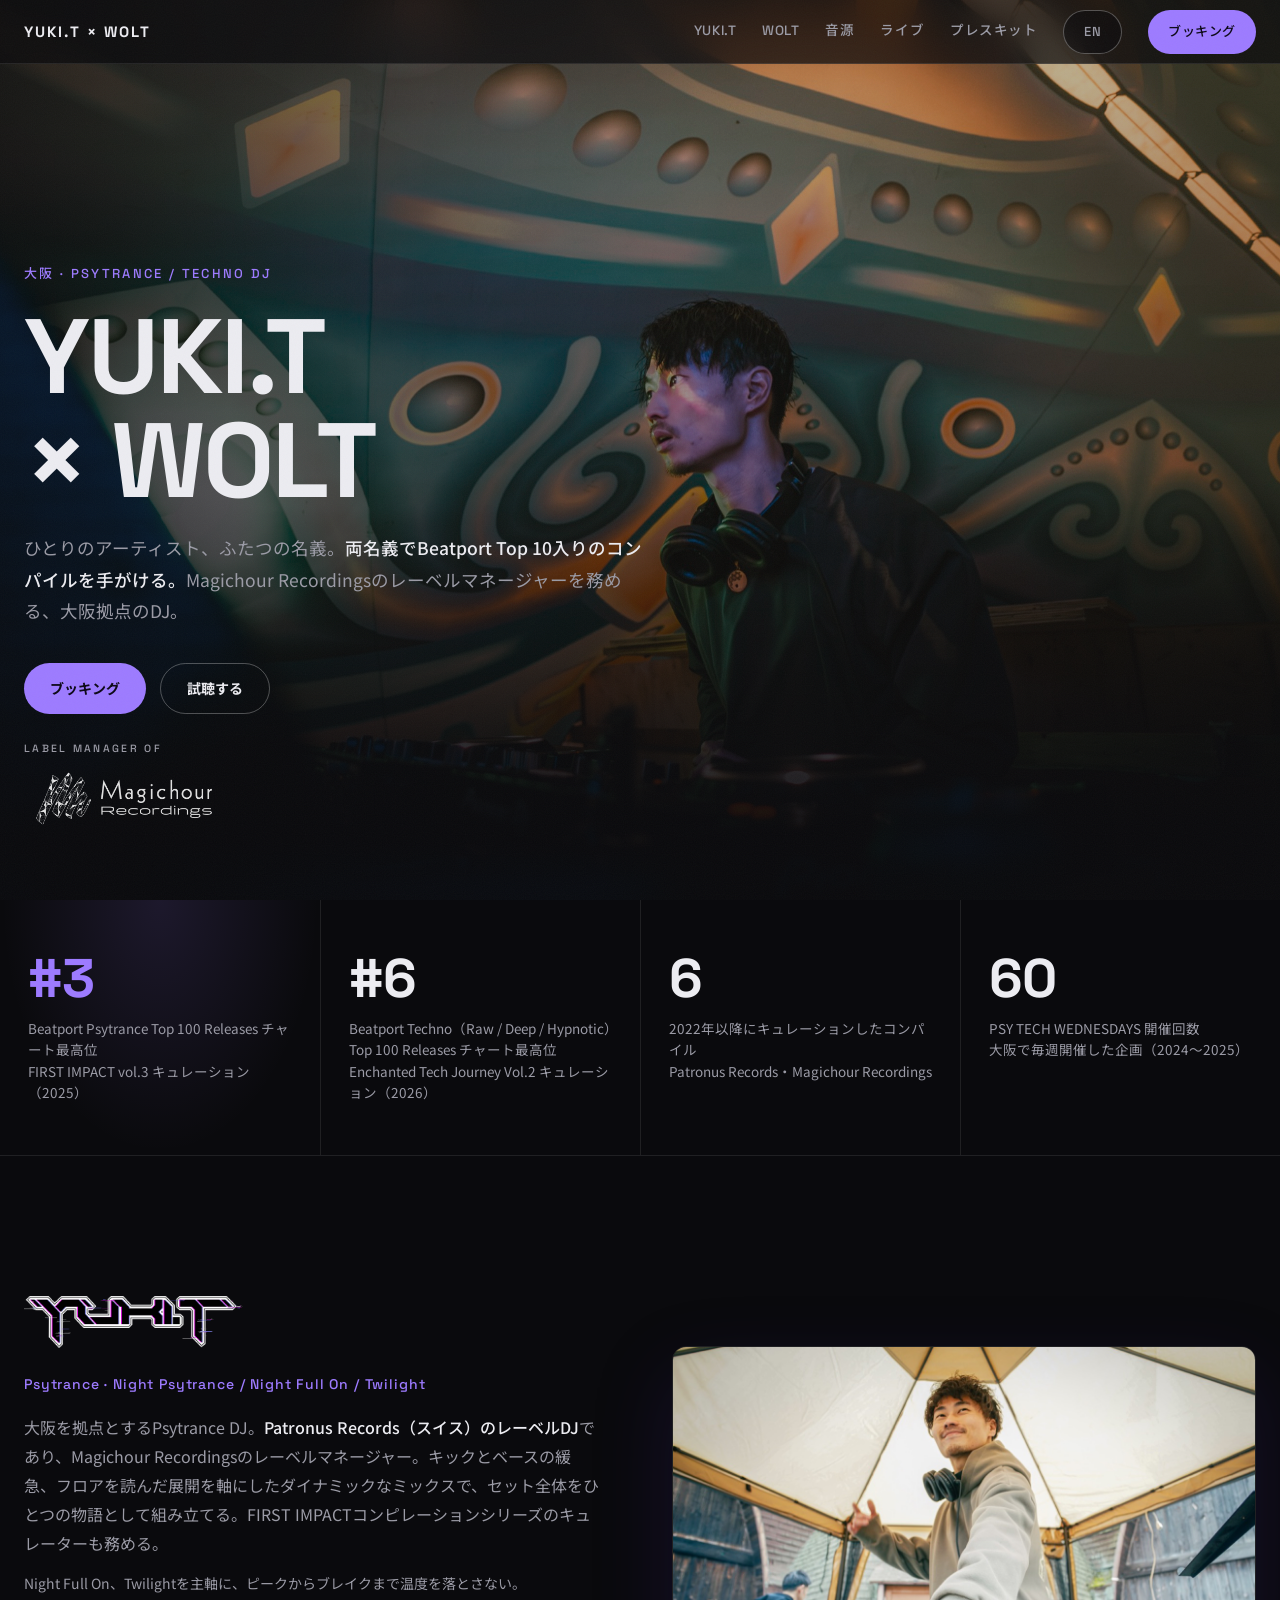
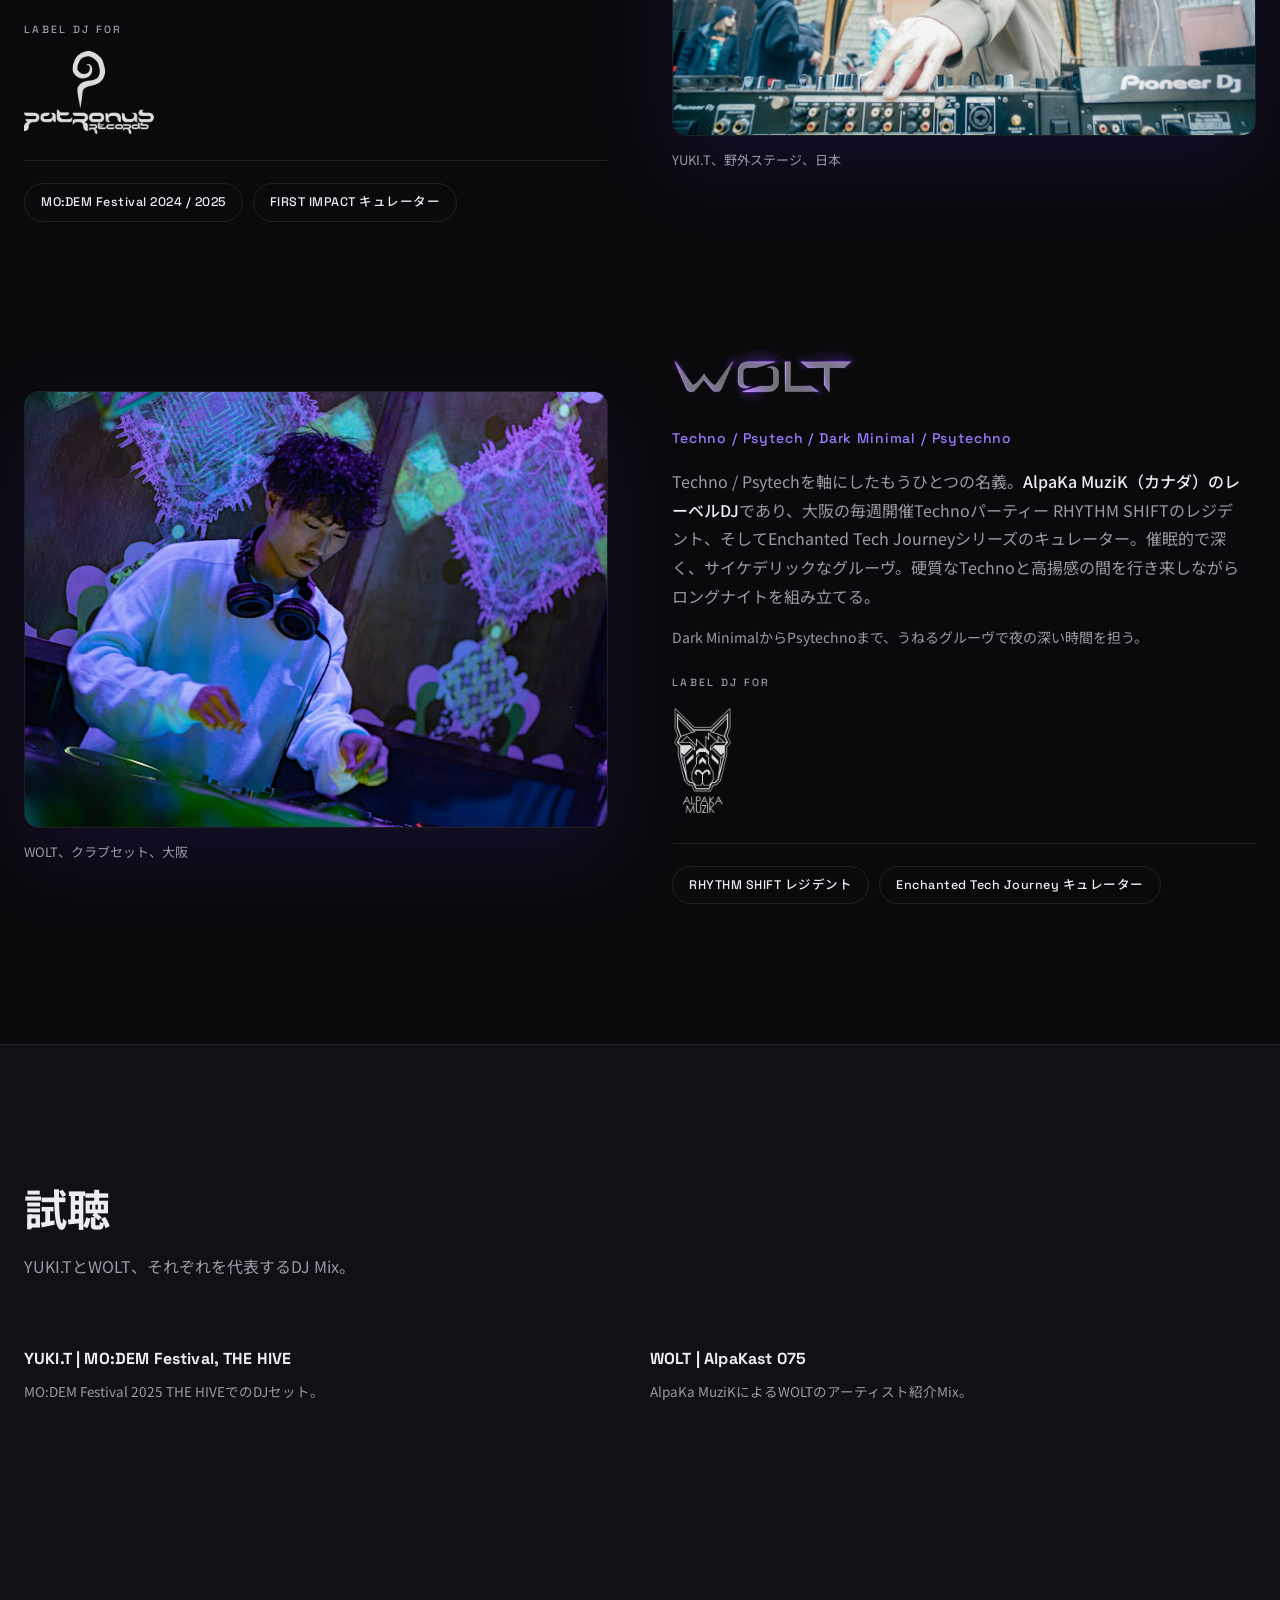
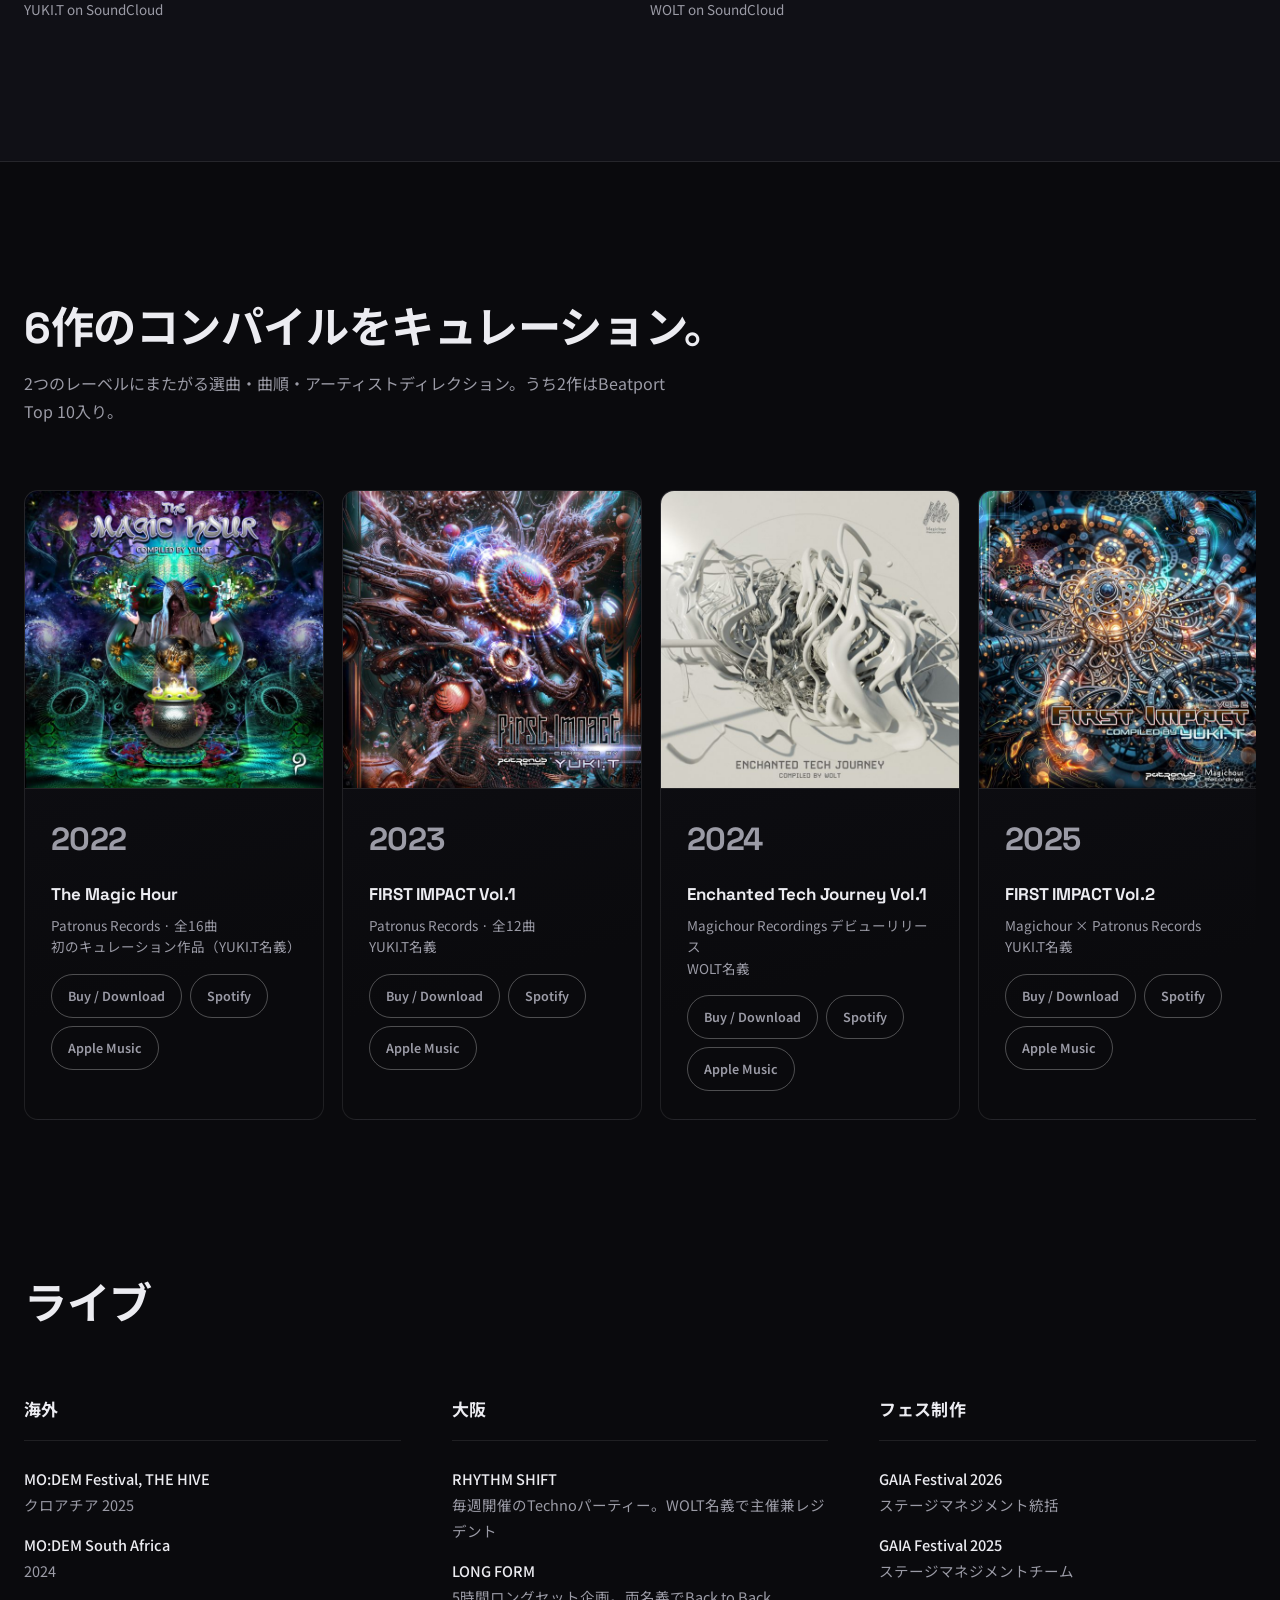
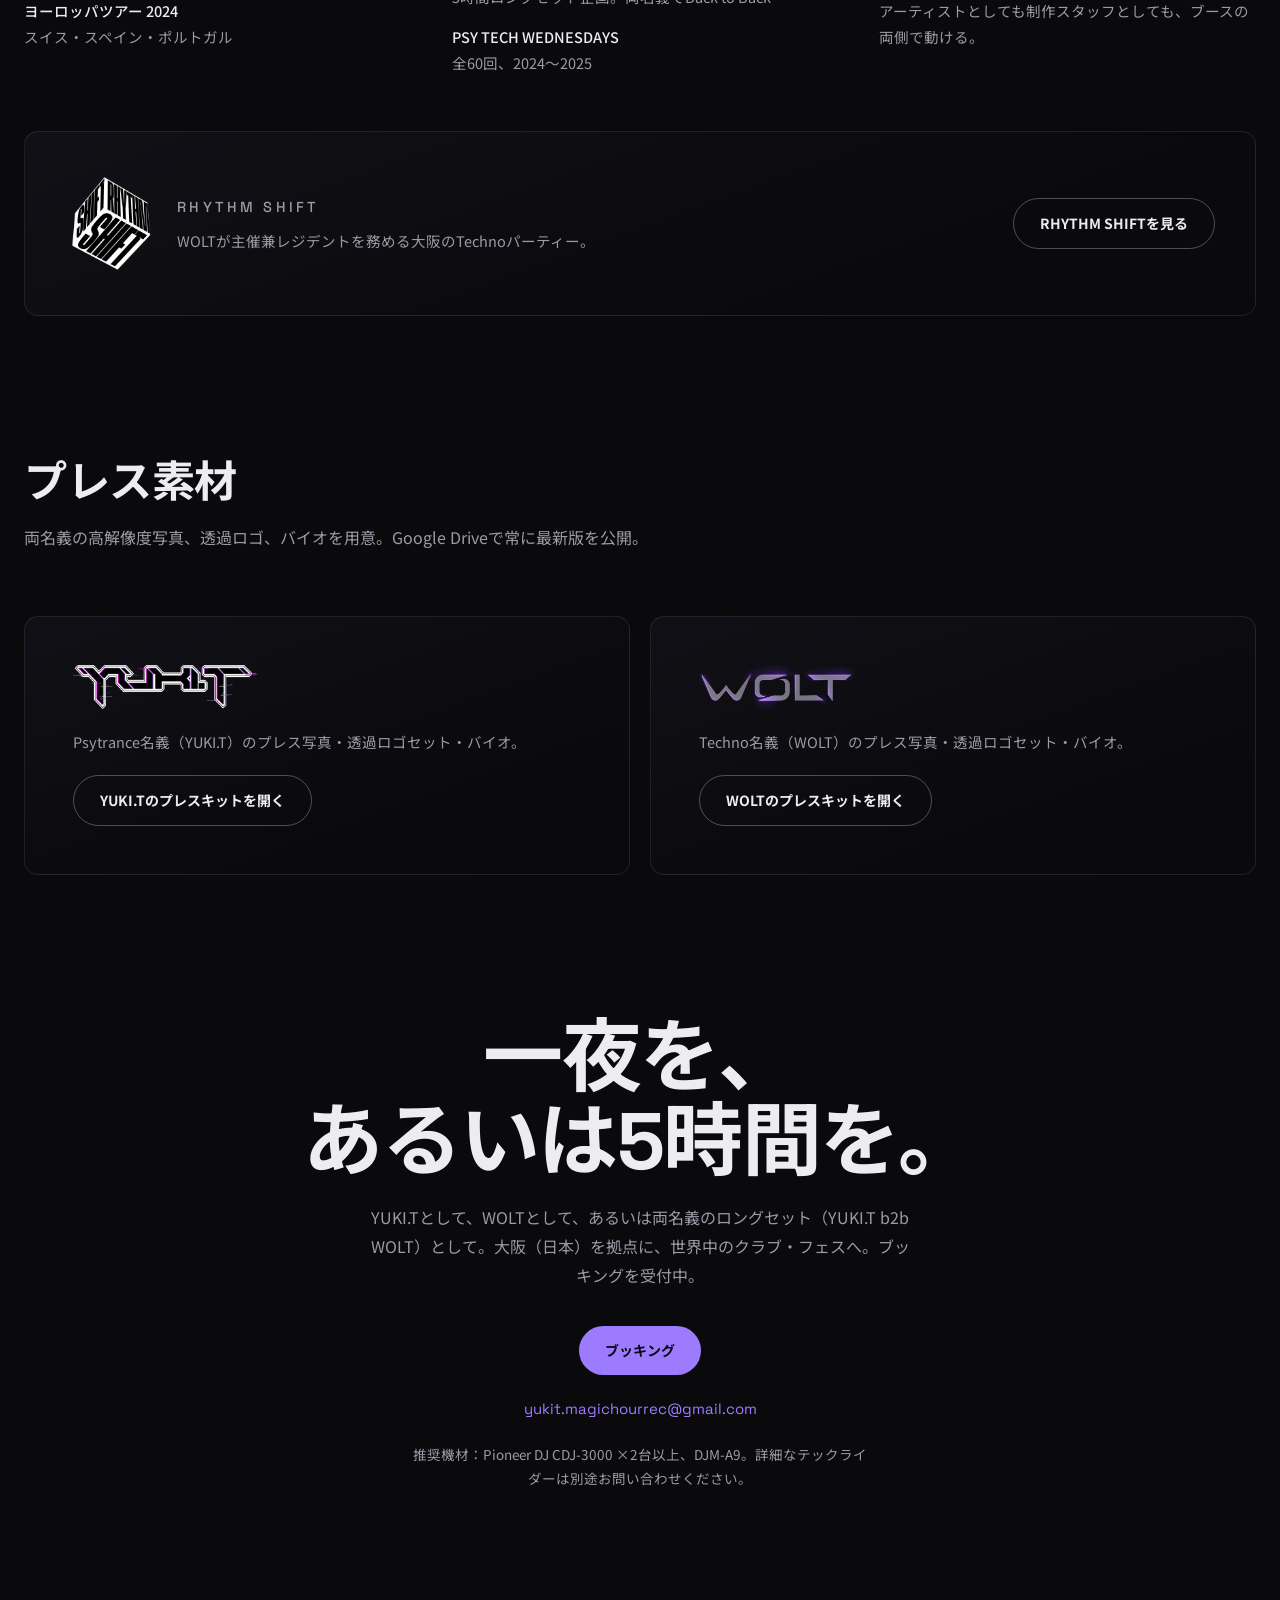
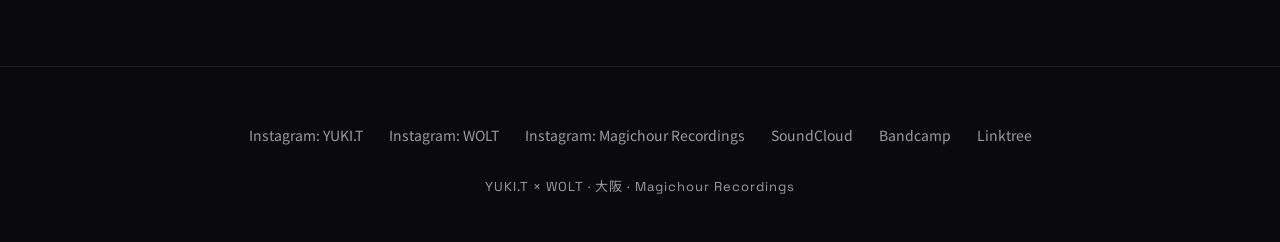
==== commit c66c0f89: "feat(epk): add compilation links and RHYTHM SHIFT module" ====
--- a/index-ja.html
+++ b/index-ja.html
@@ -310,6 +310,16 @@
   .rail-card.is-hit .rail-year { color: var(--accent); }
   .rail-title { margin-top: 14px; font-family: var(--font-display); font-weight: 700; font-size: 17px; line-height: 1.4; }
   .rail-sub { margin-top: 8px; font-size: 13.5px; color: var(--text-dim); line-height: 1.6; }
+  .rail-links { margin-top: 16px; display: flex; flex-wrap: wrap; gap: 8px; }
+  .rail-links a {
+    display: inline-flex; align-items: center; justify-content: center;
+    min-height: 44px; padding: 0 16px;
+    border: 1px solid rgba(255, 255, 255, .28); border-radius: 999px;
+    font-family: var(--font-body); font-weight: 600; font-size: 12.5px;
+    color: var(--text-dim); white-space: nowrap;
+    transition: border-color .25s, color .25s;
+  }
+  .rail-links a:hover { border-color: var(--accent); color: var(--accent); }
 
   /* ---- live ---- */
   .live-grid {
@@ -326,6 +336,27 @@
   .live-col ul { list-style: none; }
   .live-col li { padding: 7px 0; color: var(--text-dim); font-size: 14.5px; }
   .live-col li strong { color: var(--text); font-weight: 500; }
+
+  /* ---- rhythm shift callout ---- */
+  .shift-callout {
+    margin-top: clamp(32px, 4.5vw, 48px);
+    padding: clamp(26px, 3vw, 34px) clamp(28px, 3.5vw, 40px);
+    border: 1px solid var(--line);
+    border-radius: var(--radius);
+    background: linear-gradient(160deg, var(--bg-raised), var(--bg) 70%);
+    display: flex; flex-wrap: wrap; align-items: center; justify-content: space-between; gap: 20px;
+  }
+  .shift-callout-main { display: flex; align-items: center; gap: 20px; flex: 1 1 auto; min-width: 0; }
+  .shift-callout-logo { height: clamp(72px, 9vw, 140px); width: auto; max-width: 100%; object-fit: contain; flex-shrink: 0; display: block; }
+  .shift-callout-eyebrow {
+    font-family: var(--font-display); font-size: 10.5px; font-weight: 500;
+    letter-spacing: .22em; text-transform: uppercase;
+    color: var(--accent);
+    margin-bottom: 8px;
+  }
+  .shift-callout-text { max-width: 46em; }
+  .shift-callout-text p { color: var(--text-dim); font-size: 14.5px; }
+  .shift-callout .btn { min-height: 44px; flex-shrink: 0; }
 
   /* ---- press assets ---- */
   .kit-grid {
@@ -404,6 +435,9 @@
     .live-grid { grid-template-columns: 1fr; }
     .kit-grid { grid-template-columns: 1fr; }
     .rail-card { flex-basis: 260px; }
+    .shift-callout { flex-direction: column; align-items: flex-start; }
+    .shift-callout-main { flex-direction: column; align-items: flex-start; }
+    .shift-callout-logo { height: clamp(64px, 22vw, 96px); }
   }
 
   /* =========== REDUCED MOTION =========== */
@@ -558,6 +592,11 @@
           <p class="rail-year">2022</p>
           <p class="rail-title">The Magic Hour</p>
           <p class="rail-sub">Patronus Records · 全16曲<br>初のキュレーション作品（YUKI.T名義）</p>
+          <div class="rail-links">
+            <a href="https://patronusrecords.bandcamp.com/album/the-magic-hour" target="_blank" rel="noopener noreferrer">Buy / Download</a>
+            <a href="https://open.spotify.com/album/6g0xEy5mJAwf7e7TvhOk9n" target="_blank" rel="noopener noreferrer">Spotify</a>
+            <a href="https://music.apple.com/jp/album/the-magic-hour-compiled-by-by-dj-yuki-t/1735765924" target="_blank" rel="noopener noreferrer">Apple Music</a>
+          </div>
         </div>
       </div>
       <div class="rail-card">
@@ -566,6 +605,11 @@
           <p class="rail-year">2023</p>
           <p class="rail-title">FIRST IMPACT Vol.1</p>
           <p class="rail-sub">Patronus Records · 全12曲<br>YUKI.T名義</p>
+          <div class="rail-links">
+            <a href="https://patronusrecords.bandcamp.com/album/first-impact" target="_blank" rel="noopener noreferrer">Buy / Download</a>
+            <a href="https://open.spotify.com/album/5bjxs8K05ZwikxhlXPN5so" target="_blank" rel="noopener noreferrer">Spotify</a>
+            <a href="https://music.apple.com/us/album/first-impact-compiled-by-yuki-t/1708035884" target="_blank" rel="noopener noreferrer">Apple Music</a>
+          </div>
         </div>
       </div>
       <div class="rail-card">
@@ -574,6 +618,11 @@
           <p class="rail-year">2024</p>
           <p class="rail-title">Enchanted Tech Journey Vol.1</p>
           <p class="rail-sub">Magichour Recordings デビューリリース<br>WOLT名義</p>
+          <div class="rail-links">
+            <a href="https://magichourrecordings1.bandcamp.com/album/enchanted-tech-journey" target="_blank" rel="noopener noreferrer">Buy / Download</a>
+            <a href="https://open.spotify.com/album/3iDE2It9Pi19BOgnTLL5mP" target="_blank" rel="noopener noreferrer">Spotify</a>
+            <a href="https://music.apple.com/jp/album/enchanted-tech-journey/1797713641" target="_blank" rel="noopener noreferrer">Apple Music</a>
+          </div>
         </div>
       </div>
       <div class="rail-card">
@@ -582,6 +631,11 @@
           <p class="rail-year">2025</p>
           <p class="rail-title">FIRST IMPACT Vol.2</p>
           <p class="rail-sub">Magichour × Patronus Records<br>YUKI.T名義</p>
+          <div class="rail-links">
+            <a href="https://patronusrecords.bandcamp.com/album/first-impact-vol-2" target="_blank" rel="noopener noreferrer">Buy / Download</a>
+            <a href="https://open.spotify.com/album/2CbRNnBgHqfaC2L29tHZ9M" target="_blank" rel="noopener noreferrer">Spotify</a>
+            <a href="https://music.apple.com/jp/album/first-impact-vol-2/1799034191" target="_blank" rel="noopener noreferrer">Apple Music</a>
+          </div>
         </div>
       </div>
       <div class="rail-card is-hit">
@@ -590,6 +644,11 @@
           <p class="rail-year">2025</p>
           <p class="rail-title">FIRST IMPACT vol.3</p>
           <p class="rail-sub">Magichour Recordings<br>Beatport Psytrance Top 100 最高3位</p>
+          <div class="rail-links">
+            <a href="https://magichourrecordings1.bandcamp.com/album/first-impact-vol-3" target="_blank" rel="noopener noreferrer">Buy / Download</a>
+            <a href="https://open.spotify.com/album/3z4AztadleroRqwLKBIJ5d" target="_blank" rel="noopener noreferrer">Spotify</a>
+            <a href="https://music.apple.com/jp/album/first-impact-vol-3/1849636779" target="_blank" rel="noopener noreferrer">Apple Music</a>
+          </div>
         </div>
       </div>
       <div class="rail-card is-hit">
@@ -598,6 +657,11 @@
           <p class="rail-year">2026</p>
           <p class="rail-title">Enchanted Tech Journey Vol.2</p>
           <p class="rail-sub">Magichour Recordings<br>Beatport Techno (R/D/H) Top 100 最高6位</p>
+          <div class="rail-links">
+            <a href="https://magichourrecordings1.bandcamp.com/album/enchanted-tech-journey-vol-2" target="_blank" rel="noopener noreferrer">Buy / Download</a>
+            <a href="https://open.spotify.com/album/2QGjyKwOTkfdWiDv20rzzc" target="_blank" rel="noopener noreferrer">Spotify</a>
+            <a href="https://music.apple.com/jp/album/enchanted-tech-journey-vol-2/1880683133" target="_blank" rel="noopener noreferrer">Apple Music</a>
+          </div>
         </div>
       </div>
     </div>
@@ -635,6 +699,16 @@
           <li>アーティストとしても制作スタッフとしても、ブースの両側で動ける。</li>
         </ul>
       </div>
+    </div>
+    <div class="shift-callout reveal">
+      <div class="shift-callout-main">
+        <img class="shift-callout-logo" src="assets/rhythm-shift-logo.png" alt="" width="35" height="44" loading="lazy">
+        <div class="shift-callout-text">
+          <p class="shift-callout-eyebrow">RHYTHM SHIFT</p>
+          <p>WOLTが主催兼レジデントを務める大阪のTechnoパーティー。</p>
+        </div>
+      </div>
+      <a class="btn btn-ghost" href="https://rhythm-shift-osaka.pages.dev/" target="_blank" rel="noopener noreferrer">RHYTHM SHIFTを見る</a>
     </div>
   </div>
 </section>
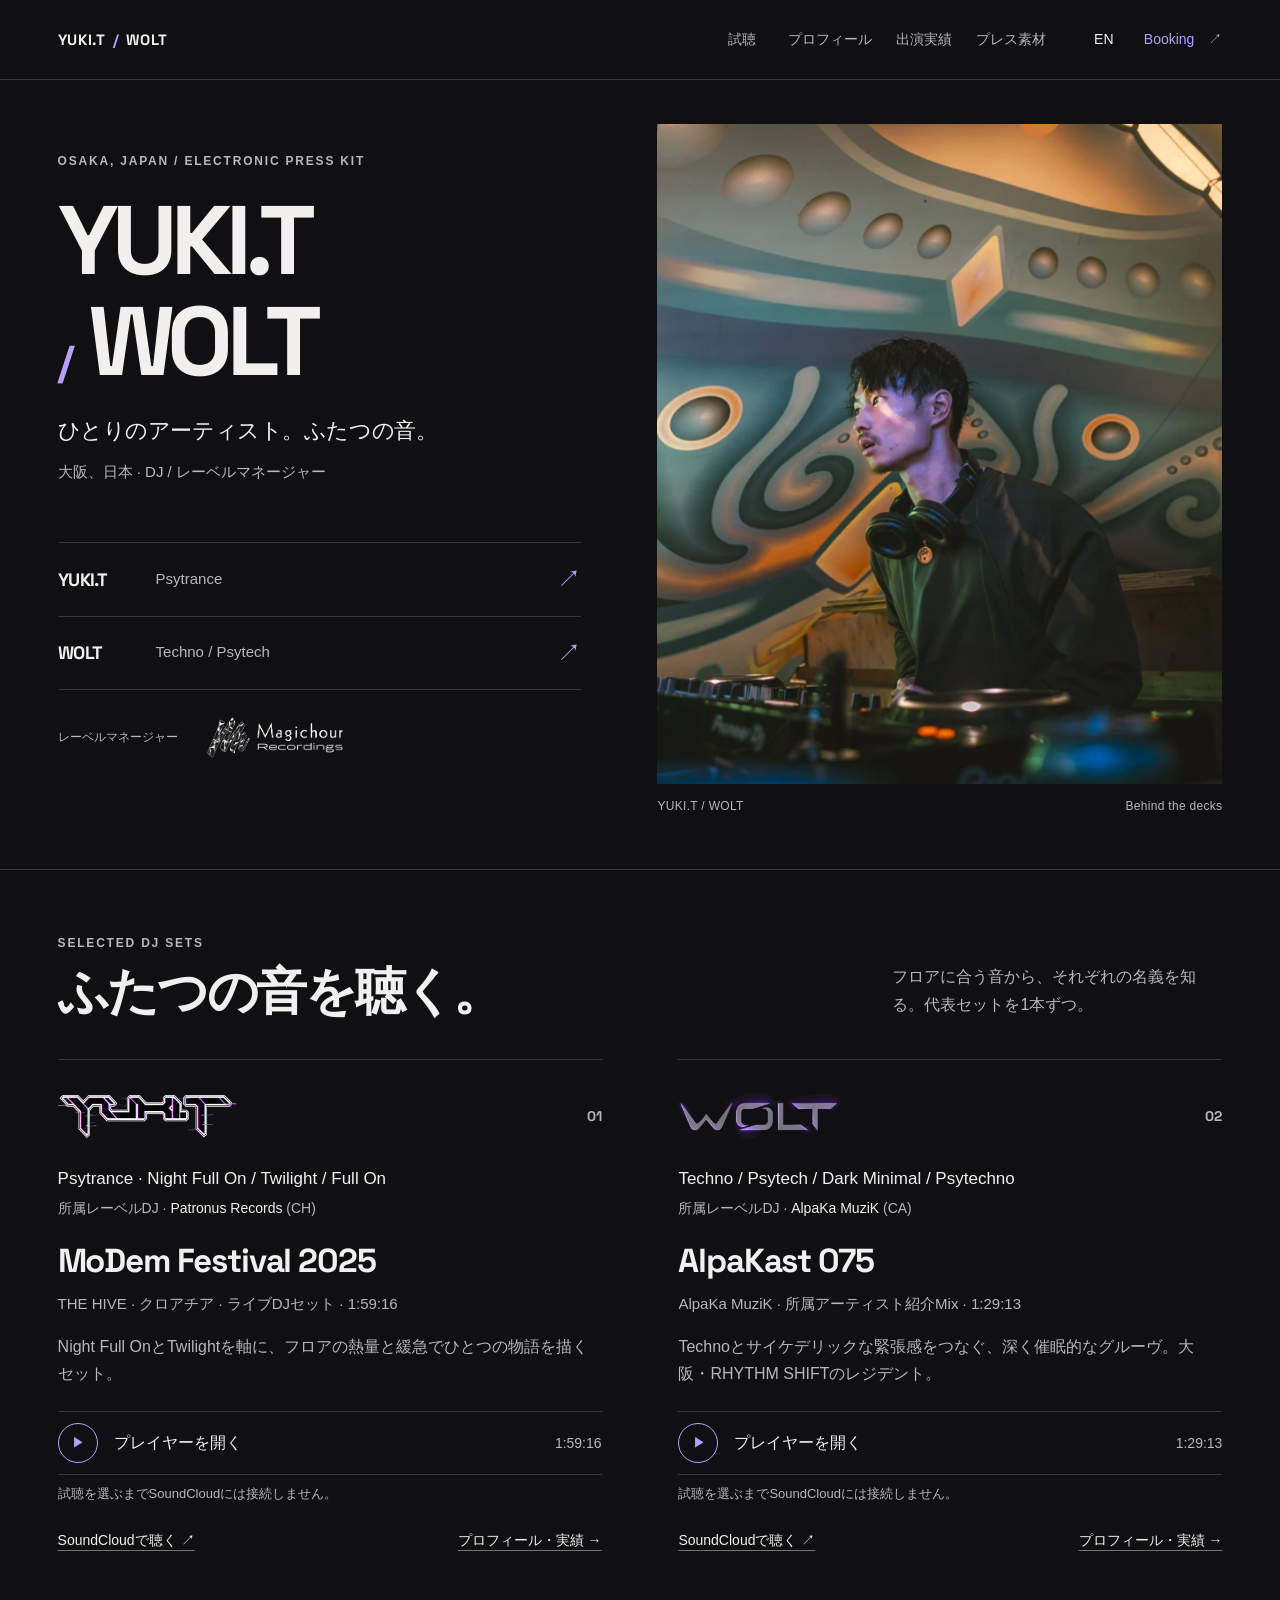
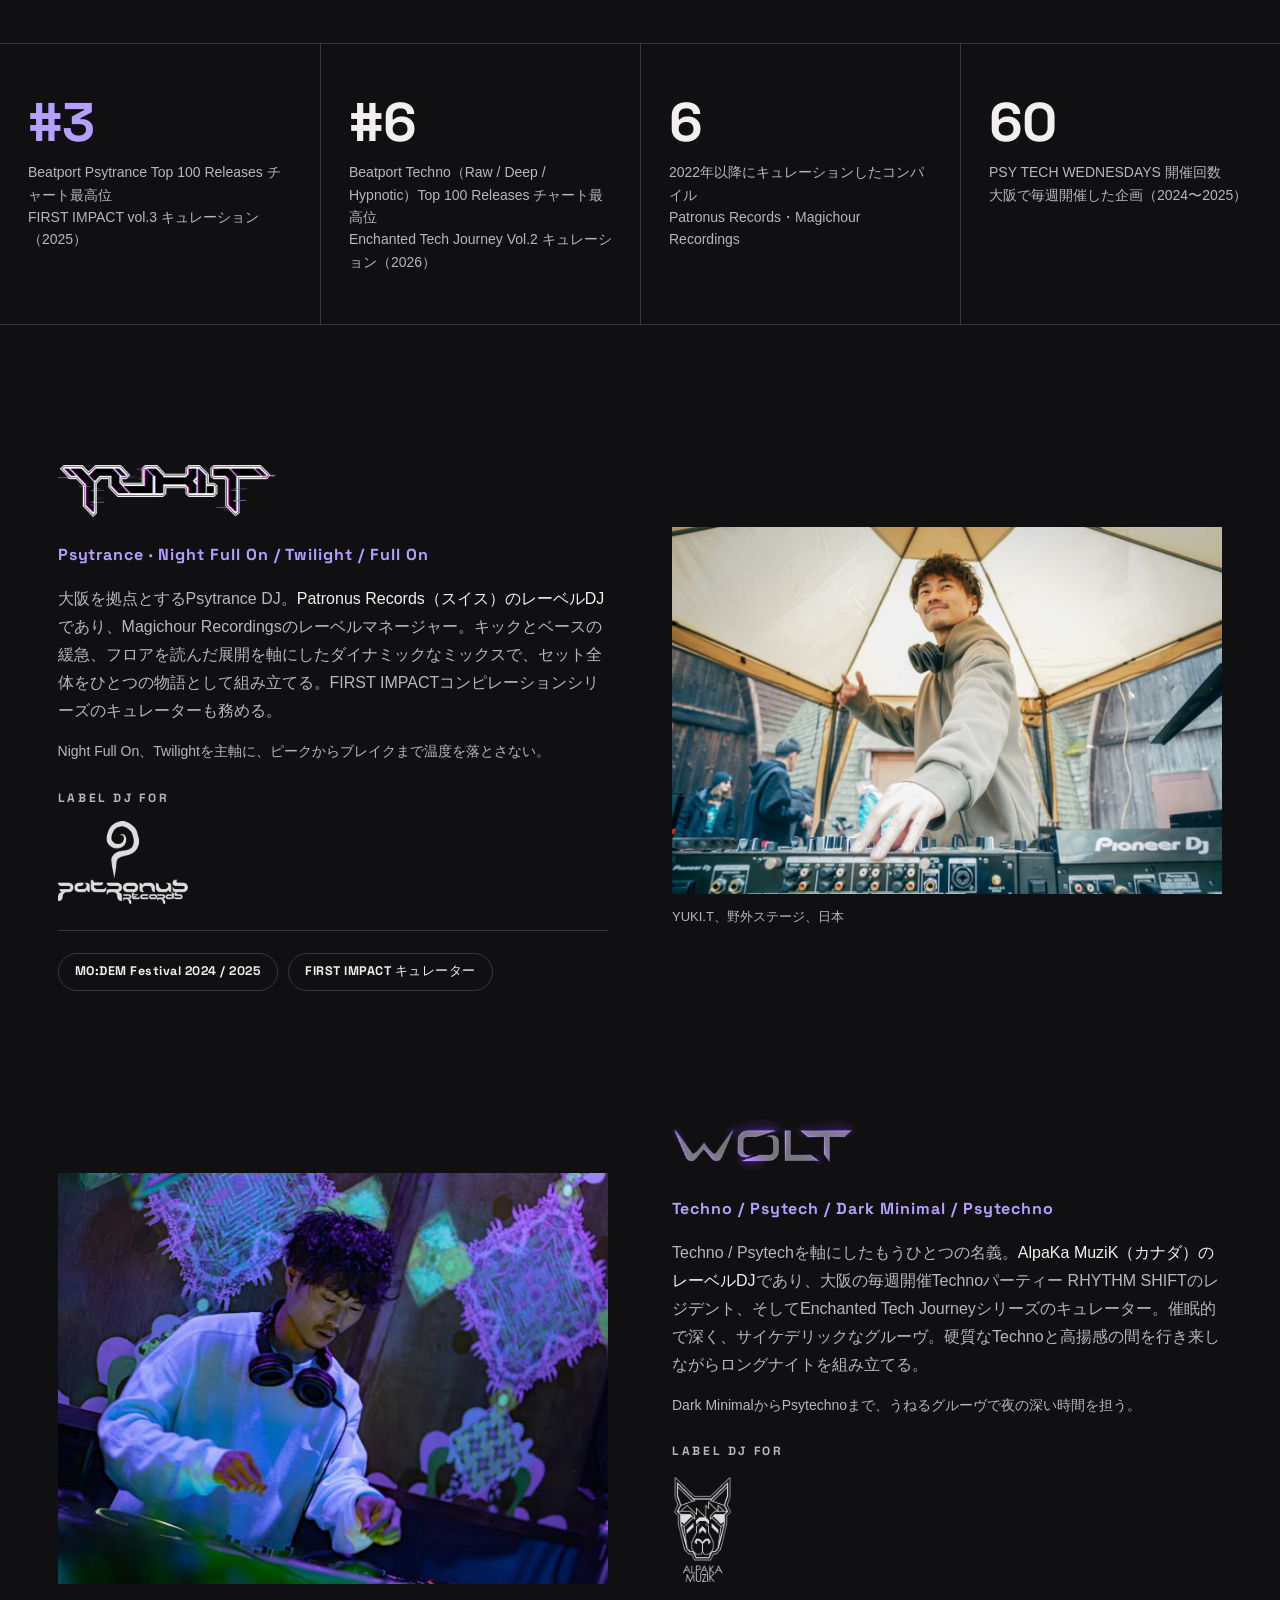
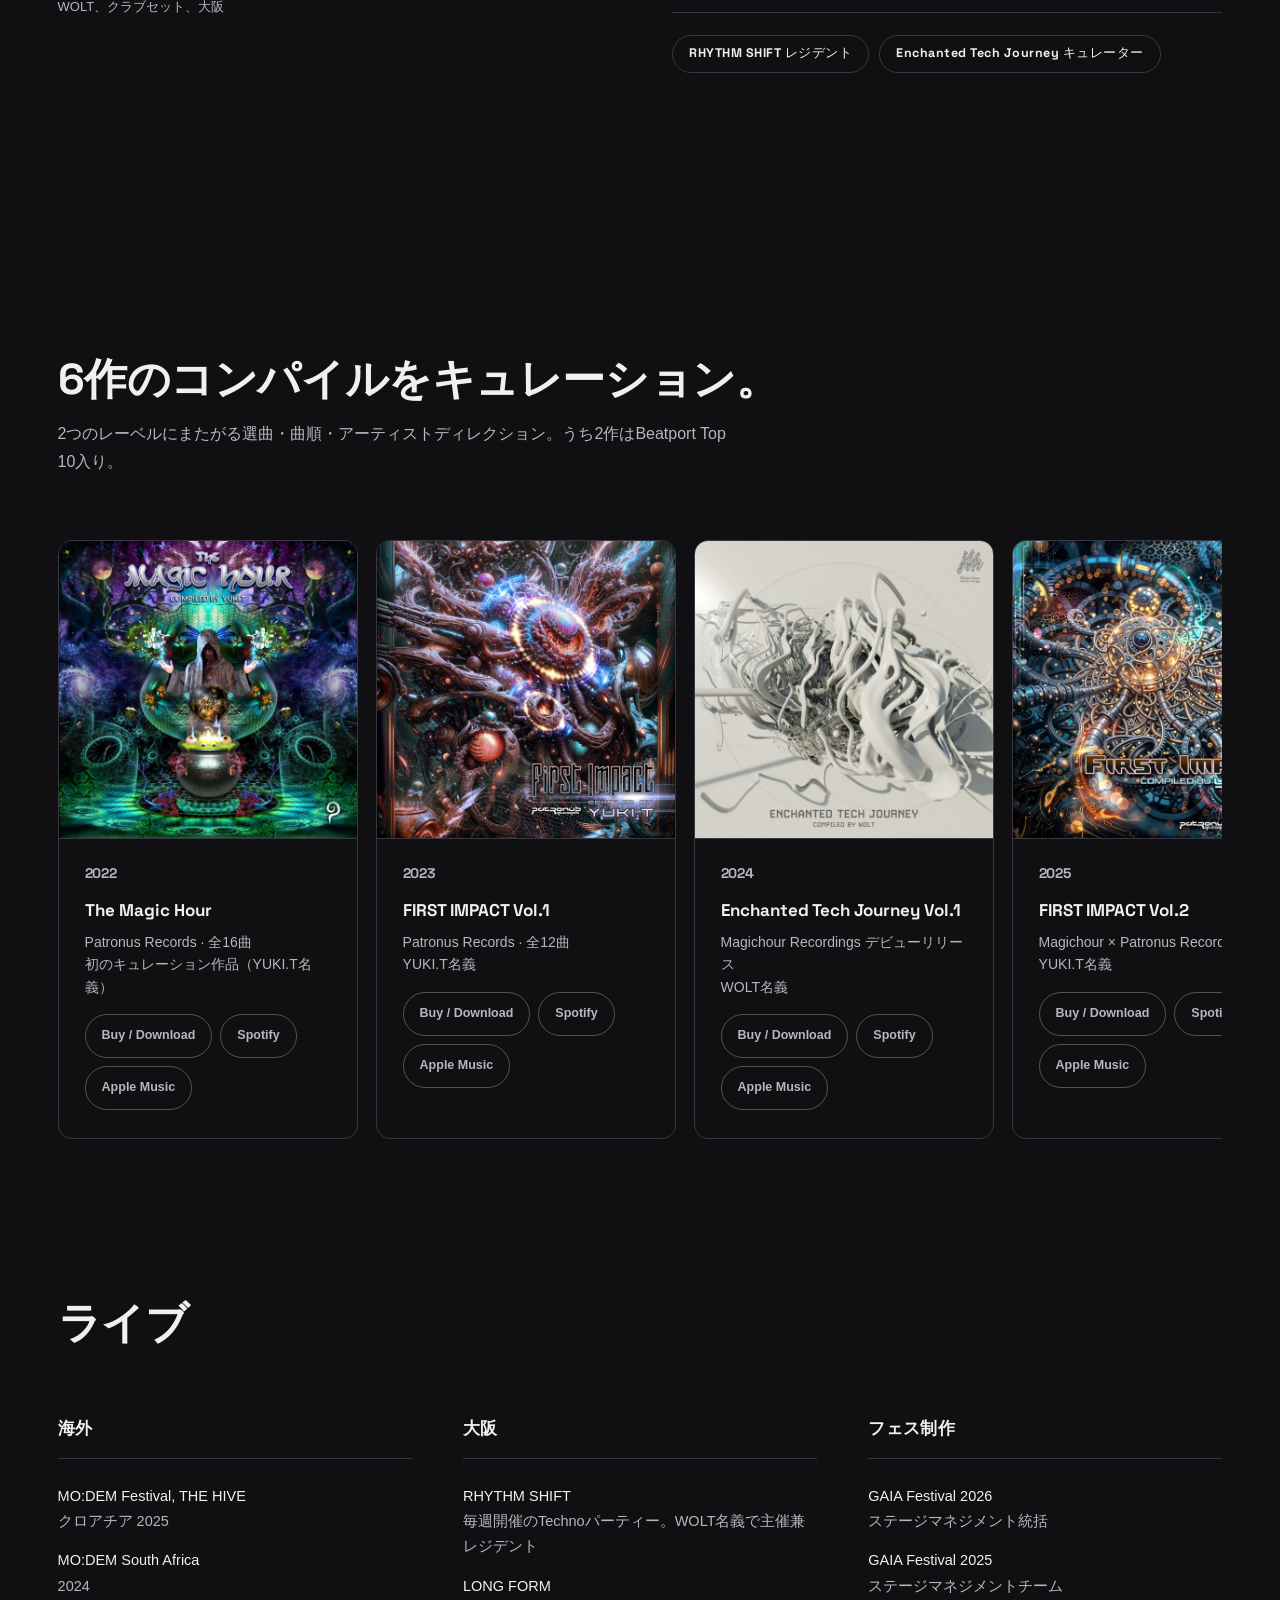
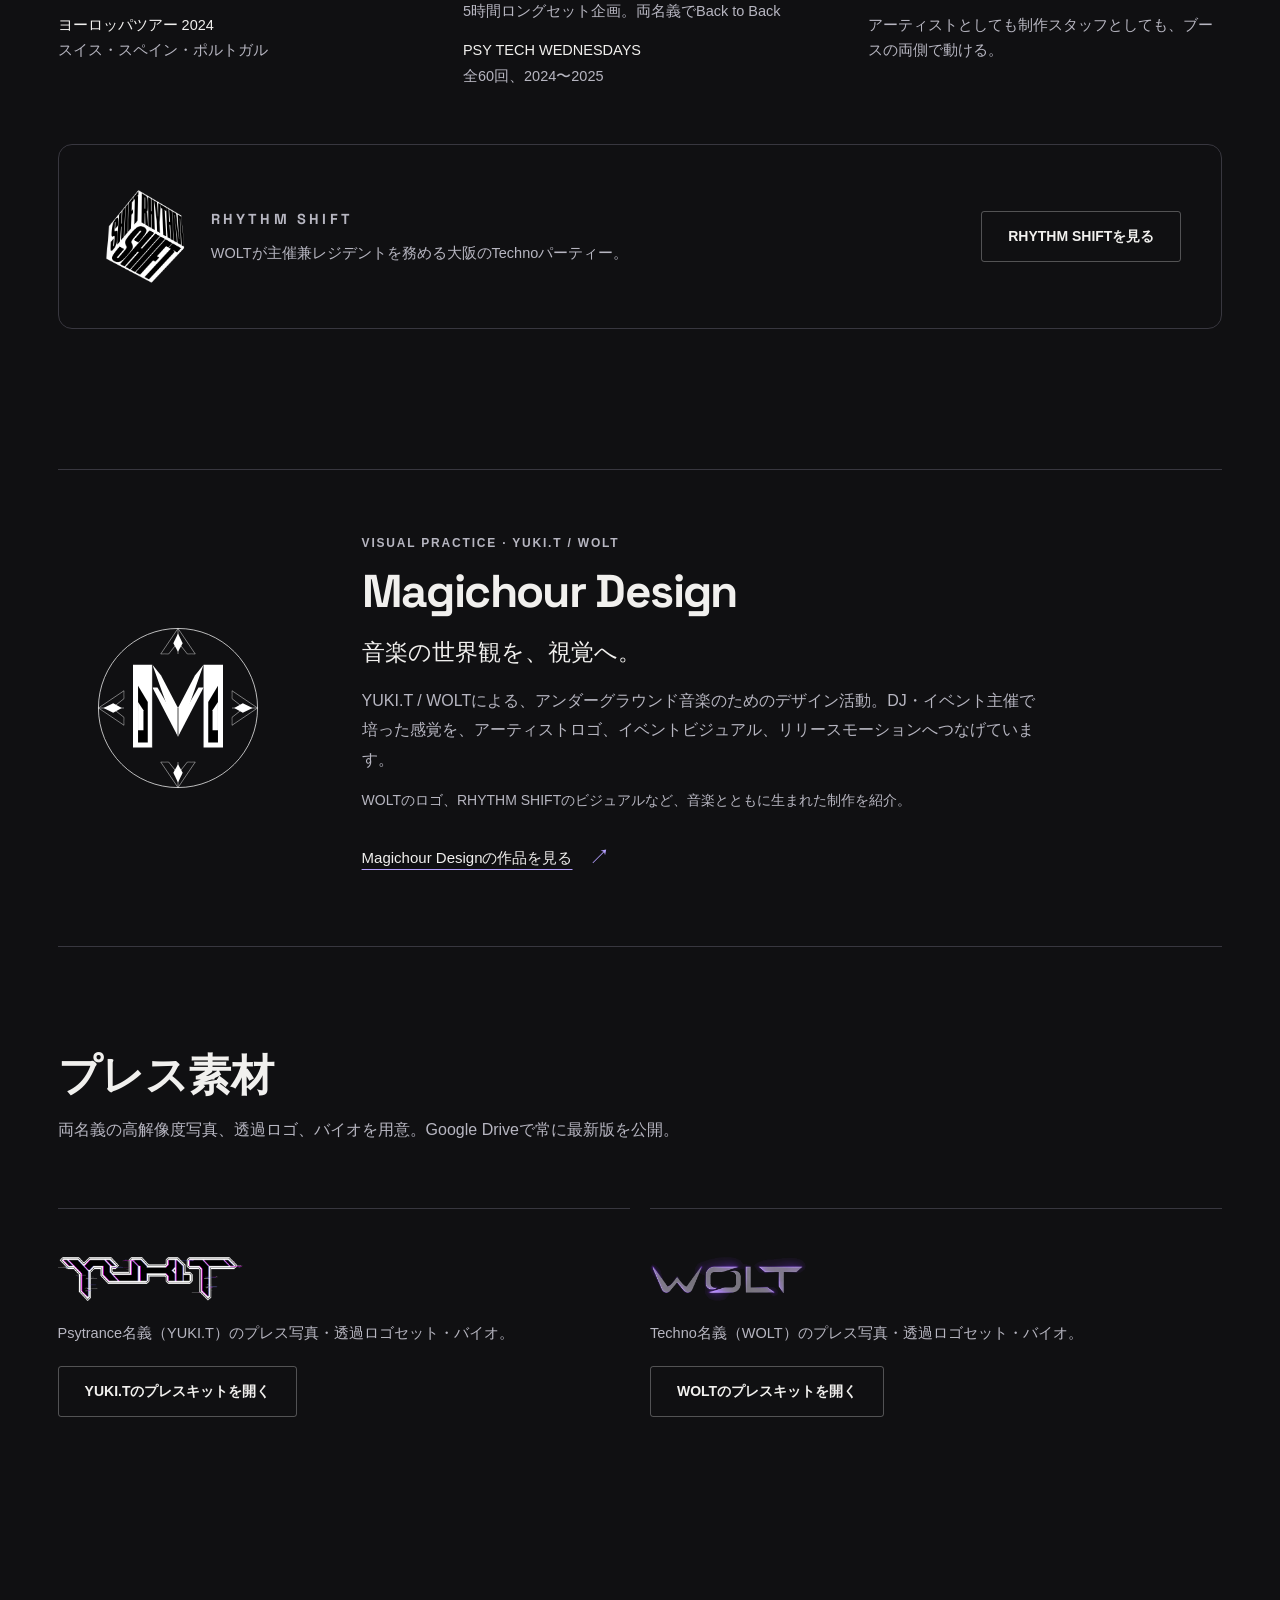
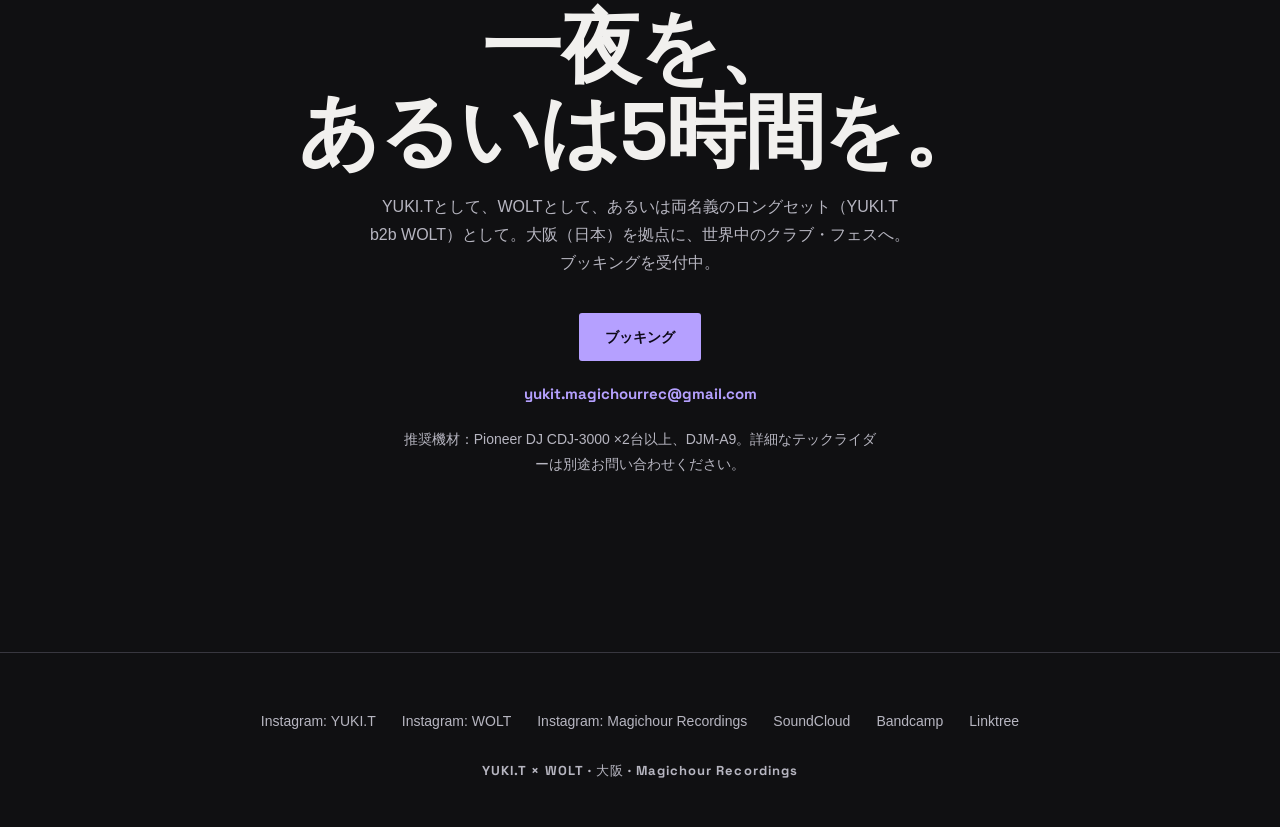
==== commit f17ee533: "Elevate YUKI.T and WOLT press kit" ====
--- a/index-ja.html
+++ b/index-ja.html
@@ -18,9 +18,6 @@
 <meta property="og:locale" content="ja_JP">
 <meta property="og:locale:alternate" content="en_US">
 <meta name="twitter:card" content="summary_large_image">
-<link rel="preconnect" href="https://fonts.googleapis.com">
-<link rel="preconnect" href="https://fonts.gstatic.com" crossorigin>
-<link href="https://fonts.googleapis.com/css2?family=Space+Grotesk:wght@400;500;700&amp;family=Noto+Sans+JP:wght@400;500;700&amp;display=swap" rel="stylesheet">
 <style>
   :root {
     --bg: #0a0a0d;
@@ -447,43 +444,55 @@
     .reveal { opacity: 1; transform: none; transition: none; }
   }
 </style>
+<link rel="stylesheet" href="prototype.css">
+<meta name="robots" content="noindex, nofollow">
 </head>
 <body>
 
 <a class="skip-link" href="#main-content">本文へ移動</a>
-<div class="grain" aria-hidden="true"></div>
-
-<nav aria-label="主要ナビゲーション">
-  <div class="nav-brand">YUKI.T × WOLT</div>
-  <div class="nav-links">
-    <a href="#yukit">YUKI.T</a>
-    <a href="#wolt">WOLT</a>
-    <a href="#music">音源</a>
-    <a href="#live">ライブ</a>
-    <a href="#presskit">プレスキット</a>
-    <a class="btn lang-switch" href="./" lang="en" hreflang="en" aria-label="Open the English version" title="English version">EN</a>
-    <a class="btn btn-primary" href="mailto:yukit.magichourrec@gmail.com?subject=Booking%20inquiry%20YUKI.T%20%2F%20WOLT">ブッキング</a>
-  </div>
-</nav>
+
+
+<nav class="epk-nav" aria-label="主要ナビゲーション">
+      <a class="epk-brand" href="#top">YUKI.T <span aria-hidden="true">/</span> WOLT</a>
+      <div class="epk-links"><a href="#music">試聴</a><a href="#yukit">プロフィール</a><a href="#live">出演実績</a><a href="#presskit">プレス素材</a></div>
+      <div class="epk-actions"><a class="epk-language" href="index.html" hreflang="en" aria-label="Open the English version">EN</a><a class="epk-book" href="#booking">Booking <span aria-hidden="true">↗</span></a></div>
+    </nav>
 
 <main id="main-content">
 <!-- =========== HERO =========== -->
-<header class="hero">
-  <div class="hero-bg" aria-hidden="true"></div>
-  <div class="hero-inner">
-    <p class="hero-meta">大阪 · Psytrance / Techno DJ</p>
-    <h1>YUKI.T<br>× WOLT</h1>
-    <p class="hero-sub">ひとりのアーティスト、ふたつの名義。<strong>両名義でBeatport Top 10入りのコンパイルを手がける。</strong>Magichour Recordingsのレーベルマネージャーを務める、大阪拠点のDJ。</p>
-    <div class="hero-ctas">
-      <a class="btn btn-primary" href="mailto:yukit.magichourrec@gmail.com?subject=Booking%20inquiry%20YUKI.T%20%2F%20WOLT">ブッキング</a>
-      <a class="btn btn-ghost" href="#music">試聴する</a>
-    </div>
-    <div class="hero-affiliation" role="group" aria-label="Magichour Recordings レーベルマネージャー">
-      <p class="affiliation-heading" aria-hidden="true">Label Manager of</p>
-      <img src="assets/logo-magichour-horizontal.png" alt="Magichour Recordings" width="3000" height="888">
-    </div>
-  </div>
-</header>
+<header class="editorial-hero" id="top">
+      <div class="hero-copy"><p class="eyebrow">Osaka, Japan / Electronic press kit</p>
+      <h1><span>YUKI.T</span><span class="second-name"><i aria-hidden="true">/</i> WOLT</span></h1>
+      <p class="hero-intro">ひとりのアーティスト。ふたつの音。</p><p class="hero-location">大阪、日本 · DJ / レーベルマネージャー</p></div>
+      <figure class="hero-image"><picture><source media="(min-width:768px)" srcset="assets/hero-portrait-640.webp 640w, assets/hero-portrait-960.webp 960w" sizes="45vw"><img src="assets/hero-1100.webp" srcset="assets/hero-640.webp 640w, assets/hero-1100.webp 1100w" sizes="(max-width:767px) 100vw, 50vw" alt="YUKI.T / WOLT behind the decks" fetchpriority="high" width="1100" height="733"></picture><figcaption><span>YUKI.T / WOLT</span><span>Behind the decks</span></figcaption></figure>
+      <div class="hero-routes"><a class="alias-route" href="#set-yukit" aria-label="YUKI.T · 試聴"><strong>YUKI.T</strong><span>Psytrance</span><b aria-hidden="true">↗</b></a>
+      <a class="alias-route" href="#set-wolt" aria-label="WOLT · 試聴"><strong>WOLT</strong><span>Techno / Psytech</span><b aria-hidden="true">↗</b></a>
+      <div class="hero-credit"><p>レーベルマネージャー</p><img src="assets/logo-magichour-lossless.webp" alt="Magichour Recordings" width="3000" height="888"></div></div>
+    </header>
+<section class="featured-sets" id="music" aria-labelledby="sets-title"><div class="wrap">
+      <div class="sets-heading"><div><p class="eyebrow">Selected DJ sets</p><h2 id="sets-title">ふたつの音を聴く。</h2></div><p>フロアに合う音から、それぞれの名義を知る。代表セットを1本ずつ。</p></div>
+      <div class="set-grid"><article class="set-card" id="set-yukit" aria-label="YUKI.T">
+      <div class="set-identity"><img class="set-logo" src="assets/logo-yukit.png" alt="YUKI.T" loading="lazy" width="560" height="133"><span class="set-number" aria-hidden="true">01</span></div>
+      <p class="set-genre">Psytrance · Night Full On / Twilight / Full On</p>
+      <p class="set-label">所属レーベルDJ · <strong>Patronus Records</strong> (CH)</p>
+      <h3>MoDem Festival 2025</h3><p class="set-context">THE HIVE · クロアチア · ライブDJセット · <span class="duration">1:59:16</span></p>
+      <p class="set-description">Night Full OnとTwilightを軸に、フロアの熱量と緩急でひとつの物語を描くセット。</p>
+      <div class="set-actions"><button class="player-load" type="button" hidden aria-controls="player-yukit" aria-expanded="false" data-player="https://w.soundcloud.com/player/?url=https%3A%2F%2Fsoundcloud.com%2Fmo_dem%2Fyuki-t-the-hive-modem-festival%3Fin%3Dyuki_t%2Fsets%2Fmix_playlist&amp;color=%239d7bff&amp;auto_play=false&amp;hide_related=true&amp;show_comments=false&amp;show_teaser=false" data-title="YUKI.T — MoDem Festival 2025" data-loading="SoundCloudを読み込み中…" data-loaded="プレイヤーを閉じる" data-fallback="読み込めない場合は、下のSoundCloudリンクから直接試聴できます。" data-ready="プレイヤー内の再生を押してください。動かない場合は下のSoundCloudへ。">
+        <span class="play-symbol" aria-hidden="true">▶</span><span data-button-text>プレイヤーを開く</span><span class="duration">1:59:16</span>
+      </button><p class="player-note">試聴を選ぶまでSoundCloudには接続しません。</p><div class="player-slot" id="player-yukit"></div><p class="player-status" role="status"></p>
+      <div class="set-links"><a href="https://soundcloud.com/mo_dem/yuki-t-the-hive-modem-festival" target="_blank" rel="noopener noreferrer" aria-label="YUKI.T — SoundCloudで聴く ↗">SoundCloudで聴く ↗</a><a href="#yukit">プロフィール・実績 →</a></div></div>
+    </article><article class="set-card" id="set-wolt" aria-label="WOLT">
+      <div class="set-identity"><img class="set-logo" src="assets/logo-wolt.png" alt="WOLT" loading="lazy" width="560" height="158"><span class="set-number" aria-hidden="true">02</span></div>
+      <p class="set-genre">Techno / Psytech / Dark Minimal / Psytechno</p>
+      <p class="set-label">所属レーベルDJ · <strong>AlpaKa MuziK</strong> (CA)</p>
+      <h3>AlpaKast 075</h3><p class="set-context">AlpaKa MuziK · 所属アーティスト紹介Mix · <span class="duration">1:29:13</span></p>
+      <p class="set-description">Technoとサイケデリックな緊張感をつなぐ、深く催眠的なグルーヴ。大阪・RHYTHM SHIFTのレジデント。</p>
+      <div class="set-actions"><button class="player-load" type="button" hidden aria-controls="player-wolt" aria-expanded="false" data-player="https://w.soundcloud.com/player/?url=https%3A%2F%2Fsoundcloud.com%2Falpakamuzik%2Falpakast075-wolt-jp%3Fin%3Dwolt-magichour-recordings%2Fsets%2Fdj-set&amp;color=%239d7bff&amp;auto_play=false&amp;hide_related=true&amp;show_comments=false&amp;show_teaser=false" data-title="WOLT — AlpaKast 075" data-loading="SoundCloudを読み込み中…" data-loaded="プレイヤーを閉じる" data-fallback="読み込めない場合は、下のSoundCloudリンクから直接試聴できます。" data-ready="プレイヤー内の再生を押してください。動かない場合は下のSoundCloudへ。">
+        <span class="play-symbol" aria-hidden="true">▶</span><span data-button-text>プレイヤーを開く</span><span class="duration">1:29:13</span>
+      </button><p class="player-note">試聴を選ぶまでSoundCloudには接続しません。</p><div class="player-slot" id="player-wolt"></div><p class="player-status" role="status"></p>
+      <div class="set-links"><a href="https://soundcloud.com/alpakamuzik/alpakast075-wolt-jp" target="_blank" rel="noopener noreferrer" aria-label="WOLT — SoundCloudで聴く ↗">SoundCloudで聴く ↗</a><a href="#wolt">プロフィール・実績 →</a></div></div>
+    </article></div>
+    </div></section>
 
 <!-- =========== STATS =========== -->
 <div class="stats" aria-label="Career highlights">
@@ -512,13 +521,13 @@
   <div class="wrap">
     <article class="persona">
       <div class="persona-copy reveal">
-        <img class="persona-logo" src="assets/logo-yukit.png" alt="YUKI.T logo">
-        <p class="persona-genre">Psytrance · Night Psytrance / Night Full On / Twilight</p>
+        <img class="persona-logo" src="assets/logo-yukit.png" alt="YUKI.T logo" width="560" height="133" loading="lazy">
+        <p class="persona-genre">Psytrance · Night Full On / Twilight / Full On</p>
         <p class="persona-bio">大阪を拠点とするPsytrance DJ。<strong>Patronus Records（スイス）のレーベルDJ</strong>であり、Magichour Recordingsのレーベルマネージャー。キックとベースの緩急、フロアを読んだ展開を軸にしたダイナミックなミックスで、セット全体をひとつの物語として組み立てる。FIRST IMPACTコンピレーションシリーズのキュレーターも務める。</p>
         <p class="persona-bio-jp">Night Full On、Twilightを主軸に、ピークからブレイクまで温度を落とさない。</p>
         <div class="label-affiliation is-patronus" role="group" aria-label="Patronus Records所属レーベルDJ">
           <p class="affiliation-heading" aria-hidden="true">Label DJ for</p>
-          <img src="assets/logo-patronus-white.png" alt="Patronus Records" width="360" height="229" loading="lazy">
+          <img src="assets/logo-patronus-white.png" alt="Patronus Records" loading="lazy" width="360" height="229">
         </div>
         <div class="persona-facts">
           <span class="fact-pill">MO:DEM Festival 2024 / 2025</span>
@@ -526,24 +535,24 @@
         </div>
       </div>
       <figure class="persona-photo reveal" style="--i:1">
-        <img src="assets/photo-yukit.jpg" width="1200" height="800" alt="YUKI.T playing an outdoor festival stage" loading="lazy">
+        <img src="assets/photo-yukit.jpg" alt="YUKI.T playing an outdoor festival stage" loading="lazy" width="1200" height="800">
         <figcaption>YUKI.T、野外ステージ、日本</figcaption>
       </figure>
     </article>
 
     <article class="persona is-flip" id="wolt">
       <figure class="persona-photo reveal">
-        <img src="assets/WOLT_Photo_web.webp" width="2280" height="1704" alt="WOLT behind the decks under ultraviolet light" loading="lazy">
+        <img src="assets/WOLT_Photo_web.webp" alt="WOLT behind the decks under ultraviolet light" loading="lazy" width="2280" height="1704">
         <figcaption>WOLT、クラブセット、大阪</figcaption>
       </figure>
       <div class="persona-copy reveal" style="--i:1">
-        <img class="persona-logo" src="assets/logo-wolt.png" alt="WOLT logo">
+        <img class="persona-logo" src="assets/logo-wolt.png" alt="WOLT logo" width="560" height="158" loading="lazy">
         <p class="persona-genre">Techno / Psytech / Dark Minimal / Psytechno</p>
         <p class="persona-bio">Techno / Psytechを軸にしたもうひとつの名義。<strong>AlpaKa MuziK（カナダ）のレーベルDJ</strong>であり、大阪の毎週開催Technoパーティー RHYTHM SHIFTのレジデント、そしてEnchanted Tech Journeyシリーズのキュレーター。催眠的で深く、サイケデリックなグルーヴ。硬質なTechnoと高揚感の間を行き来しながらロングナイトを組み立てる。</p>
         <p class="persona-bio-jp">Dark MinimalからPsytechnoまで、うねるグルーヴで夜の深い時間を担う。</p>
         <div class="label-affiliation is-alpaka" role="group" aria-label="AlpaKa MuziK所属レーベルDJ">
           <p class="affiliation-heading" aria-hidden="true">Label DJ for</p>
-          <img src="assets/logo-alpaka-white-trimmed.png" alt="AlpaKa MuziK" width="567" height="1045" loading="lazy">
+          <img src="assets/logo-alpaka-white-trimmed.png" alt="AlpaKa MuziK" loading="lazy" width="567" height="1045">
         </div>
         <div class="persona-facts">
           <span class="fact-pill">RHYTHM SHIFT レジデント</span>
@@ -551,30 +560,6 @@
         </div>
       </div>
     </article>
-  </div>
-</section>
-
-<!-- =========== MUSIC =========== -->
-<section class="listen" id="music">
-  <div class="wrap">
-    <div class="section-head reveal">
-      <h2>試聴</h2>
-      <p>YUKI.TとWOLT、それぞれを代表するDJ Mix。</p>
-    </div>
-    <div class="listen-grid">
-      <div class="reveal" style="--i:1">
-        <p class="listen-title">YUKI.T | MO:DEM Festival, THE HIVE</p>
-        <p class="listen-desc">MO:DEM Festival 2025 THE HIVEでのDJセット。</p>
-        <iframe title="YUKI.T on SoundCloud" loading="lazy" allow="autoplay" src="https://w.soundcloud.com/player/?url=https%3A%2F%2Fsoundcloud.com%2Fmo_dem%2Fyuki-t-the-hive-modem-festival%3Fin%3Dyuki_t%2Fsets%2Fmix_playlist&amp;color=%239d7bff&amp;auto_play=false&amp;hide_related=true&amp;show_comments=false&amp;show_teaser=false"></iframe>
-        <p class="listen-caption">YUKI.T on SoundCloud</p>
-      </div>
-      <div class="reveal" style="--i:2">
-        <p class="listen-title">WOLT | AlpaKast 075</p>
-        <p class="listen-desc">AlpaKa MuziKによるWOLTのアーティスト紹介Mix。</p>
-        <iframe title="WOLT on SoundCloud" loading="lazy" allow="autoplay" src="https://w.soundcloud.com/player/?url=https%3A%2F%2Fsoundcloud.com%2Falpakamuzik%2Falpakast075-wolt-jp%3Fin%3Dwolt-magichour-recordings%2Fsets%2Fdj-set&amp;color=%239d7bff&amp;auto_play=false&amp;hide_related=true&amp;show_comments=false&amp;show_teaser=false"></iframe>
-        <p class="listen-caption">WOLT on SoundCloud</p>
-      </div>
-    </div>
   </div>
 </section>
 
@@ -587,7 +572,7 @@
     </div>
     <div class="rail reveal">
       <div class="rail-card">
-        <img class="rail-cover" src="assets/cover-tmh.jpg" width="640" height="640" alt="The Magic Hour cover artwork" loading="lazy">
+        <img class="rail-cover" src="assets/cover-tmh.jpg" alt="The Magic Hour cover artwork" loading="lazy" width="640" height="640">
         <div class="rail-body">
           <p class="rail-year">2022</p>
           <p class="rail-title">The Magic Hour</p>
@@ -600,7 +585,7 @@
         </div>
       </div>
       <div class="rail-card">
-        <img class="rail-cover" src="assets/cover-fi1.jpg" width="640" height="640" alt="FIRST IMPACT Vol.1 cover artwork" loading="lazy">
+        <img class="rail-cover" src="assets/cover-fi1.jpg" alt="FIRST IMPACT Vol.1 cover artwork" loading="lazy" width="640" height="640">
         <div class="rail-body">
           <p class="rail-year">2023</p>
           <p class="rail-title">FIRST IMPACT Vol.1</p>
@@ -613,7 +598,7 @@
         </div>
       </div>
       <div class="rail-card">
-        <img class="rail-cover" src="assets/cover-etj1.jpg" width="640" height="640" alt="Enchanted Tech Journey Vol.1 cover artwork" loading="lazy">
+        <img class="rail-cover" src="assets/cover-etj1.jpg" alt="Enchanted Tech Journey Vol.1 cover artwork" loading="lazy" width="640" height="640">
         <div class="rail-body">
           <p class="rail-year">2024</p>
           <p class="rail-title">Enchanted Tech Journey Vol.1</p>
@@ -626,7 +611,7 @@
         </div>
       </div>
       <div class="rail-card">
-        <img class="rail-cover" src="assets/cover-fi2.jpg" width="640" height="640" alt="FIRST IMPACT Vol.2 cover artwork" loading="lazy">
+        <img class="rail-cover" src="assets/cover-fi2.jpg" alt="FIRST IMPACT Vol.2 cover artwork" loading="lazy" width="640" height="640">
         <div class="rail-body">
           <p class="rail-year">2025</p>
           <p class="rail-title">FIRST IMPACT Vol.2</p>
@@ -639,7 +624,7 @@
         </div>
       </div>
       <div class="rail-card is-hit">
-        <img class="rail-cover" src="assets/cover-fi3.jpg" width="640" height="640" alt="FIRST IMPACT vol.3 cover artwork" loading="lazy">
+        <img class="rail-cover" src="assets/cover-fi3.jpg" alt="FIRST IMPACT vol.3 cover artwork" loading="lazy" width="640" height="640">
         <div class="rail-body">
           <p class="rail-year">2025</p>
           <p class="rail-title">FIRST IMPACT vol.3</p>
@@ -652,7 +637,7 @@
         </div>
       </div>
       <div class="rail-card is-hit">
-        <img class="rail-cover" src="assets/cover-etj2.jpg" width="640" height="640" alt="Enchanted Tech Journey Vol.2 cover artwork" loading="lazy">
+        <img class="rail-cover" src="assets/cover-etj2.jpg" alt="Enchanted Tech Journey Vol.2 cover artwork" loading="lazy" width="640" height="640">
         <div class="rail-body">
           <p class="rail-year">2026</p>
           <p class="rail-title">Enchanted Tech Journey Vol.2</p>
@@ -702,7 +687,7 @@
     </div>
     <div class="shift-callout reveal">
       <div class="shift-callout-main">
-        <img class="shift-callout-logo" src="assets/rhythm-shift-logo.png" alt="" width="35" height="44" loading="lazy">
+        <img class="shift-callout-logo" src="assets/rhythm-shift-logo.png" alt="" loading="lazy" width="1080" height="1350">
         <div class="shift-callout-text">
           <p class="shift-callout-eyebrow">RHYTHM SHIFT</p>
           <p>WOLTが主催兼レジデントを務める大阪のTechnoパーティー。</p>
@@ -713,6 +698,18 @@
   </div>
 </section>
 
+<section class="design-practice" id="design" aria-labelledby="design-title"><div class="wrap">
+      <div class="design-practice-inner">
+        <a class="design-mark" href="https://magichour-design.takeda-y1112.workers.dev/" target="_blank" rel="noopener noreferrer" aria-label="Magichour Design — 公式サイト（新しいタブ）">
+          <img src="assets/logo-magichour-design.svg" alt="Magichour Design" width="1080" height="1080" loading="lazy">
+        </a>
+        <div class="design-copy"><p class="eyebrow">Visual practice · YUKI.T / WOLT</p>
+          <h2 id="design-title">Magichour Design</h2><p class="design-lead">音楽の世界観を、視覚へ。</p>
+          <p class="design-description">YUKI.T / WOLTによる、アンダーグラウンド音楽のためのデザイン活動。DJ・イベント主催で培った感覚を、アーティストロゴ、イベントビジュアル、リリースモーションへつなげています。</p><p class="design-proof">WOLTのロゴ、RHYTHM SHIFTのビジュアルなど、音楽とともに生まれた制作を紹介。</p>
+          <a class="design-visit" href="https://magichour-design.takeda-y1112.workers.dev/" target="_blank" rel="noopener noreferrer" aria-label="Magichour Designの作品を見る — 新しいタブ"><span class="design-visit-label">Magichour Designの作品を見る</span><span aria-hidden="true">↗</span></a>
+        </div>
+      </div>
+    </div></section>
 <!-- =========== PRESS KIT =========== -->
 <section id="presskit" style="padding-top: 0;">
   <div class="wrap">
@@ -722,12 +719,12 @@
     </div>
     <div class="kit-grid">
       <div class="kit-card reveal" style="--i:0">
-        <img src="assets/logo-yukit.png" alt="YUKI.T logo">
+        <img src="assets/logo-yukit.png" alt="YUKI.T logo" width="560" height="133" loading="lazy">
         <p>Psytrance名義（YUKI.T）のプレス写真・透過ロゴセット・バイオ。</p>
         <a class="btn btn-ghost" href="https://drive.google.com/drive/folders/19dCMXq6Wt7kDbNYOg9AuS4HJr9VxEYZ3" target="_blank" rel="noopener noreferrer">YUKI.Tのプレスキットを開く</a>
       </div>
       <div class="kit-card reveal" style="--i:1">
-        <img src="assets/logo-wolt.png" alt="WOLT logo">
+        <img src="assets/logo-wolt.png" alt="WOLT logo" width="560" height="158" loading="lazy">
         <p>Techno名義（WOLT）のプレス写真・透過ロゴセット・バイオ。</p>
         <a class="btn btn-ghost" href="https://drive.google.com/drive/folders/1YA1HWwAey3cXBGT5UwU1rKdO1JU_mgo1" target="_blank" rel="noopener noreferrer">WOLTのプレスキットを開く</a>
       </div>
@@ -764,25 +761,7 @@
   </div>
 </footer>
 
-<script>
-  (function () {
-    var reduce = window.matchMedia("(prefers-reduced-motion: reduce)").matches;
-    var targets = document.querySelectorAll(".reveal");
-    if (reduce || !("IntersectionObserver" in window)) {
-      targets.forEach(function (el) { el.classList.add("in"); });
-      return;
-    }
-    var io = new IntersectionObserver(function (entries) {
-      entries.forEach(function (entry) {
-        if (entry.isIntersecting) {
-          entry.target.classList.add("in");
-          io.unobserve(entry.target);
-        }
-      });
-    }, { threshold: 0.2, rootMargin: "0px 0px -5% 0px" });
-    targets.forEach(function (el) { io.observe(el); });
-  })();
-</script>
+<script src="prototype.js" defer></script>
 
 </body>
 </html>
--- a/prototype.css
+++ b/prototype.css
@@ -0,0 +1,130 @@
+@font-face{font-family:'Space Grotesk';font-style:normal;font-weight:700;font-display:swap;src:url('assets/space-grotesk-700.ttf') format('truetype')}
+:root{--bg:#101012;--bg-raised:#101012;--text:#f1f0ee;--text-dim:#b7b6c1;--accent:#b5a0ff;--line:#38373f;--font-display:'Space Grotesk',Arial,sans-serif;--font-body:-apple-system,BlinkMacSystemFont,'Hiragino Kaku Gothic ProN','Yu Gothic',Meiryo,sans-serif;--page-gutter:clamp(20px,4.5vw,72px)}
+html{scroll-behavior:auto;scroll-padding-top:112px}
+body{overflow-x:visible;font-size:16px;line-height:1.75}
+button{font:inherit;cursor:pointer}
+a,button{touch-action:manipulation}
+a:focus-visible,button:focus-visible,summary:focus-visible{outline:3px solid var(--accent);outline-offset:5px}
+button:disabled{cursor:default}
+.wrap{max-width:1440px;padding-inline:var(--page-gutter)}
+.grain{display:none}
+.reveal{opacity:1;transform:none;transition:none}
+.epk-nav{position:sticky;top:0;height:auto;min-height:80px;padding:12px var(--page-gutter);display:grid;grid-template-columns:1fr auto auto;gap:36px;background:var(--bg);backdrop-filter:none;-webkit-backdrop-filter:none;border-bottom:1px solid var(--line)}
+.epk-brand{font:700 15px var(--font-display);letter-spacing:.045em;display:flex;align-items:center;min-height:44px;white-space:nowrap}
+.epk-brand span{color:var(--accent);margin:0 7px}
+.epk-links,.epk-actions{display:flex;align-items:center;gap:24px}
+.epk-links a,.epk-actions a{font-size:14px;font-weight:500;min-width:44px;min-height:44px;display:inline-flex;align-items:center;justify-content:center;white-space:nowrap}
+.epk-links a{color:var(--text-dim);border-bottom:1px solid transparent}
+.epk-links a:hover,.epk-links a[aria-current=location]{color:var(--text);border-color:var(--accent)}
+.epk-actions{gap:18px}
+.epk-language{min-width:44px}
+.epk-book{color:var(--accent);gap:14px}
+.epk-book:hover{text-decoration:underline;text-underline-offset:5px}
+.editorial-hero{max-width:1600px;margin:0 auto;padding:44px var(--page-gutter) 52px;display:grid;grid-template-columns:minmax(0,1fr) minmax(0,1.08fr);column-gap:clamp(36px,6vw,100px);row-gap:28px}
+.hero-copy{align-self:center}
+.eyebrow{font-size:12px;font-weight:600;letter-spacing:.15em;text-transform:uppercase;color:var(--text-dim);line-height:1.5}
+.hero-copy h1{font:700 clamp(66px,7.6vw,118px)/.94 var(--font-display);letter-spacing:-.065em;margin:25px 0 28px}
+.hero-copy h1 span{display:block}
+.hero-copy h1 .second-name{margin-top:9px;display:flex;align-items:baseline;gap:14px}
+.hero-copy h1 i{font-size:.43em;font-style:normal;color:var(--accent);font-weight:400;letter-spacing:0}
+.hero-intro{font-size:clamp(19px,1.7vw,24px);font-weight:500;line-height:1.45;letter-spacing:-.02em;max-width:24em}
+.hero-location{margin-top:12px;font-size:15px;color:var(--text-dim)}
+.hero-image{margin:0;min-width:0;display:flex;flex-direction:column;grid-column:2;grid-row:1 / 3}
+.hero-image picture{display:block;flex:1;min-height:0;height:clamp(540px,43vw,660px);max-height:660px;overflow:hidden}
+.hero-image img{width:100%;height:100%;object-fit:cover;object-position:65% 50%;aspect-ratio:4/5}
+.hero-image figcaption{padding-top:12px;display:flex;justify-content:space-between;font-size:12px;color:var(--text-dim);letter-spacing:.025em}
+.hero-routes{align-self:start;grid-column:1;min-width:0}
+.alias-route{border-top:1px solid var(--line);display:grid;grid-template-columns:84px 1fr 24px;align-items:center;column-gap:14px;min-height:74px;padding:13px 0}
+.alias-route:last-of-type{border-bottom:1px solid var(--line)}
+.alias-route strong{font:700 18px var(--font-display);letter-spacing:-.03em}
+.alias-route span{font-size:15px;color:var(--text-dim)}
+.alias-route b{color:var(--accent);font-size:24px;font-weight:400;transition:transform .18s}
+.alias-route:hover b{transform:translateX(4px)}
+.alias-route:hover span{color:var(--text)}
+.hero-credit{display:flex;align-items:center;gap:20px;margin-top:25px}
+.hero-credit p{font-size:12px;line-height:1.5;color:var(--text-dim);max-width:120px}
+.hero-credit img{width:154px;height:auto}
+.featured-sets{padding:64px 0 80px;border-block:1px solid var(--line);background:var(--bg)}
+.sets-heading{display:flex;justify-content:space-between;align-items:end;gap:32px;margin-bottom:40px}
+.sets-heading h2{font:700 clamp(32px,4vw,56px)/1.05 var(--font-display);letter-spacing:-.045em;margin-top:13px}
+.sets-heading>p{max-width:330px;color:var(--text-dim);font-size:16px}
+.set-grid{display:grid;grid-template-columns:minmax(0,1fr) minmax(0,1fr);gap:clamp(36px,6vw,90px)}
+.set-card{min-width:0;scroll-margin-top:112px;display:flex;flex-direction:column;border-top:1px solid var(--line);padding-top:24px}
+.set-identity{display:flex;align-items:center;justify-content:space-between;gap:20px;min-height:65px}
+.set-logo{max-width:180px;width:auto;max-height:46px;object-fit:contain}
+.set-number{font:700 14px var(--font-display);color:var(--text-dim)}
+.set-genre{font-size:17px;color:var(--text);margin:16px 0 4px;line-height:1.6}
+.set-label{font-size:14px;color:var(--text-dim);margin-bottom:22px}
+.set-label strong{font-weight:500;color:var(--text)}
+.set-card h3{font:700 clamp(25px,2.6vw,36px)/1.16 var(--font-display);letter-spacing:-.035em;margin-bottom:10px}
+.set-context{font-size:15px;color:var(--text-dim);line-height:1.7}
+.set-description{font-size:16px;line-height:1.7;margin-top:16px;color:var(--text-dim);max-width:40em}
+.set-actions{margin-top:auto;padding-top:24px}
+.player-load{display:flex;align-items:center;width:100%;min-height:64px;gap:16px;padding:10px 0;border:0;border-block:1px solid var(--line);color:var(--text);background:transparent;text-align:left}
+.play-symbol{color:var(--accent);border:1px solid var(--accent);border-radius:50%;width:40px;height:40px;display:grid;place-items:center;flex-shrink:0;font-size:13px;padding-left:2px}
+.player-load:hover .play-symbol{background:var(--accent);color:var(--bg)}
+.player-load[hidden]{display:none}
+.player-load:active{transform:translateY(1px)}
+.player-load .duration{margin-left:auto;font-variant-numeric:tabular-nums;font-size:14px;color:var(--text-dim)}
+.player-slot:empty{display:none}
+.player-slot iframe{width:100%;height:166px;border:0;display:block;margin-top:18px;color-scheme:light}
+.player-note{font-size:13px;line-height:1.6;color:var(--text-dim);margin-top:9px}
+.player-status{color:var(--text-dim);font-size:14px}
+.set-links{display:flex;justify-content:space-between;gap:16px;flex-wrap:wrap;margin-top:14px}
+.set-links a{min-height:44px;display:inline-flex;align-items:center;font-size:14px;text-decoration:underline;text-underline-offset:5px;text-decoration-color:#77727f}
+.set-links a:hover{color:var(--accent)}
+/* The published remainder stays available; only shared readability and surfaces change. */
+section[id],article[id],header[id]{scroll-margin-top:0}
+.stat.is-accent{background:none}
+.persona-photo img{box-shadow:none;border-radius:0;border:0}
+.kit-card{background:none;border-radius:0;border:0;border-top:1px solid var(--line);padding-inline:0}
+.fact-pill{background:none}
+.affiliation-heading{font-size:12px}
+.persona-genre{font-size:16px}
+.rail-sub,.rail-year,.stat-label,.booking-rider{font-size:14px}
+.rail-links a{min-height:44px;display:inline-flex;align-items:center}
+.booking-mail{overflow-wrap:anywhere}
+.btn{border-radius:3px}
+.design-practice{padding:0 0 clamp(72px,8vw,112px)}
+.design-practice-inner{border-block:1px solid var(--line);padding:clamp(32px,5vw,64px) 0;display:grid;grid-template-columns:minmax(150px,240px) minmax(0,760px);align-items:center;gap:clamp(28px,5vw,76px)}
+.design-mark{display:block;max-width:216px;width:100%;justify-self:center}
+.design-mark img{width:100%;height:auto}
+.design-copy h2{font:700 clamp(30px,3.6vw,46px)/1.15 var(--font-display);letter-spacing:-.035em;margin:13px 0 17px}
+.design-lead{font-size:clamp(18px,1.8vw,23px);line-height:1.5;color:var(--text)}
+.design-description{font-size:16px;color:var(--text-dim);line-height:1.85;margin-top:16px;max-width:43em}
+.design-proof{font-size:14px;color:var(--text-dim);line-height:1.8;margin-top:14px;max-width:45em}
+.design-visit{display:inline-flex;align-items:center;flex-wrap:wrap;gap:10px 16px;min-height:48px;color:var(--text);font-size:15px;margin-top:20px;text-decoration:none}
+.design-visit>span[aria-hidden]{color:var(--accent);font-size:21px}
+.design-visit-label{text-decoration:underline;text-underline-offset:6px;text-decoration-color:var(--accent)}
+.design-visit:hover{color:var(--accent)}
+@media(max-width:767px){.design-practice-inner{grid-template-columns:1fr;gap:22px}.design-mark{width:132px;justify-self:start;margin-left:-17px}.design-copy h2{font-size:32px}.design-visit{font-size:14px;gap:8px 12px}.design-description{line-height:1.85}}
+.skip-link:focus{transform:none;z-index:100}
+@media(min-width:1440px){.editorial-hero{padding-top:60px;padding-bottom:64px}}
+@media(max-width:1050px){.epk-nav{gap:18px}.epk-links{gap:17px}.epk-actions{gap:8px}.editorial-hero{column-gap:36px}.hero-copy h1{font-size:clamp(64px,8vw,88px)}.hero-image picture{min-height:430px}.alias-route{grid-template-columns:75px 1fr 20px;column-gap:9px}.hero-credit{gap:12px}.hero-credit img{width:140px}}
+@media(max-width:767px){
+ html{scroll-padding-top:120px}
+ .epk-nav{padding:6px 20px 0;grid-template-columns:1fr auto;gap:0 12px;min-height:104px}
+ .epk-brand{font-size:13px}.epk-actions{gap:10px}.epk-actions a{font-size:13px}.epk-book{gap:6px}
+ .epk-links{grid-row:2;grid-column:1/-1;justify-content:space-between;gap:8px;border-top:1px solid var(--line);width:100%}
+ .epk-links a{font-size:13px;min-width:44px;min-height:44px;padding:0 4px}
+ .editorial-hero{display:flex;flex-direction:column;gap:0;padding:28px 20px 36px}
+ .hero-copy{width:100%}.eyebrow{font-size:11px;letter-spacing:.12em}
+ .hero-copy h1{font-size:clamp(52px,12vw,82px);display:flex;gap:13px;flex-wrap:wrap;align-items:baseline;margin:20px 0 18px;line-height:1;letter-spacing:-.065em}
+ .hero-copy h1 .second-name{margin:0;gap:10px}.hero-copy h1 i{font-size:.42em}
+ .hero-intro{font-size:20px;line-height:1.45;max-width:none}
+ .hero-location{font-size:14px;margin-top:8px}
+ .hero-image{margin:25px -20px 0;display:block;order:2}
+ .hero-image picture{min-height:0;max-height:none;height:auto}
+ .hero-image img{aspect-ratio:16/10;height:auto;object-fit:cover;object-position:65% 50%}
+ .hero-image figcaption{padding:9px 20px 0;font-size:11px}
+ .hero-routes{order:1;width:100%;margin-top:25px}
+ .alias-route{min-height:62px;grid-template-columns:70px 1fr 20px;padding:10px 0;gap:12px}
+ .alias-route strong{font-size:17px}.alias-route span{font-size:14px}.alias-route b{font-size:22px}
+ .hero-credit{margin-top:18px}.hero-credit p{font-size:11px;max-width:none}.hero-credit img{width:118px}
+ .featured-sets{padding:42px 0 48px}.sets-heading{display:block;margin-bottom:26px}.sets-heading h2{font-size:36px}.sets-heading>p{margin-top:17px;font-size:15px}
+ .set-grid{grid-template-columns:1fr;gap:42px}.set-card{scroll-margin-top:120px}.set-card h3{font-size:30px}.set-description{font-size:16px}.set-genre{font-size:16px}.set-label{margin-bottom:21px}.set-identity{min-height:52px}.set-logo{max-height:40px;max-width:160px}
+ .set-actions{padding-top:21px}.set-links{gap:8px}.player-load{gap:12px}.player-load>span:nth-child(2){font-size:15px}
+ section[id],article[id],header[id]{scroll-margin-top:0}
+}
+@media(max-width:360px){.epk-nav{padding-inline:14px}.epk-brand{font-size:12px}.epk-brand span{margin-inline:4px}.epk-actions{gap:4px}.epk-links a{font-size:12px}.hero-copy h1{font-size:47px;gap:9px}.hero-copy h1 .second-name{gap:7px}.hero-intro{font-size:18px}.hero-credit{gap:12px}.hero-credit p{max-width:140px}.set-links a{font-size:13px}}
+@media(prefers-reduced-motion:reduce){*,*::before,*::after{animation:none!important;transition:none!important;scroll-behavior:auto!important}}
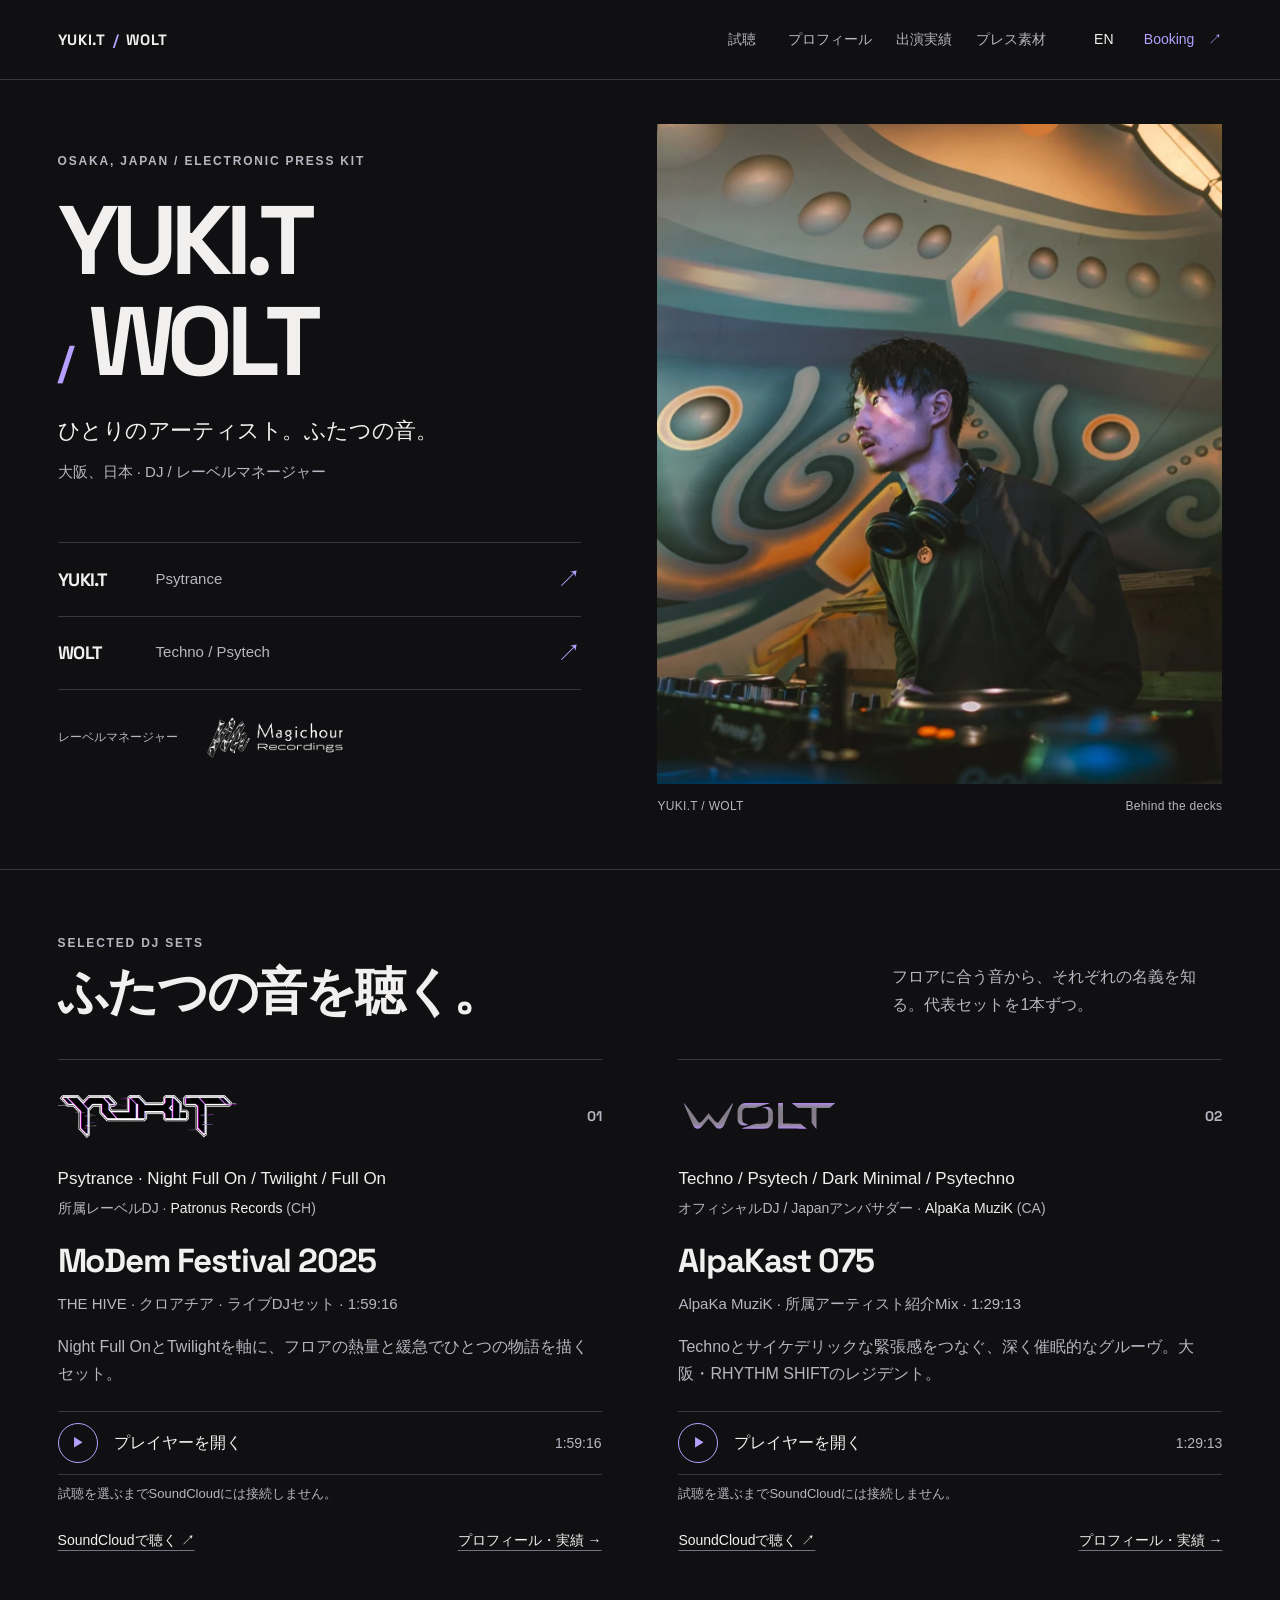
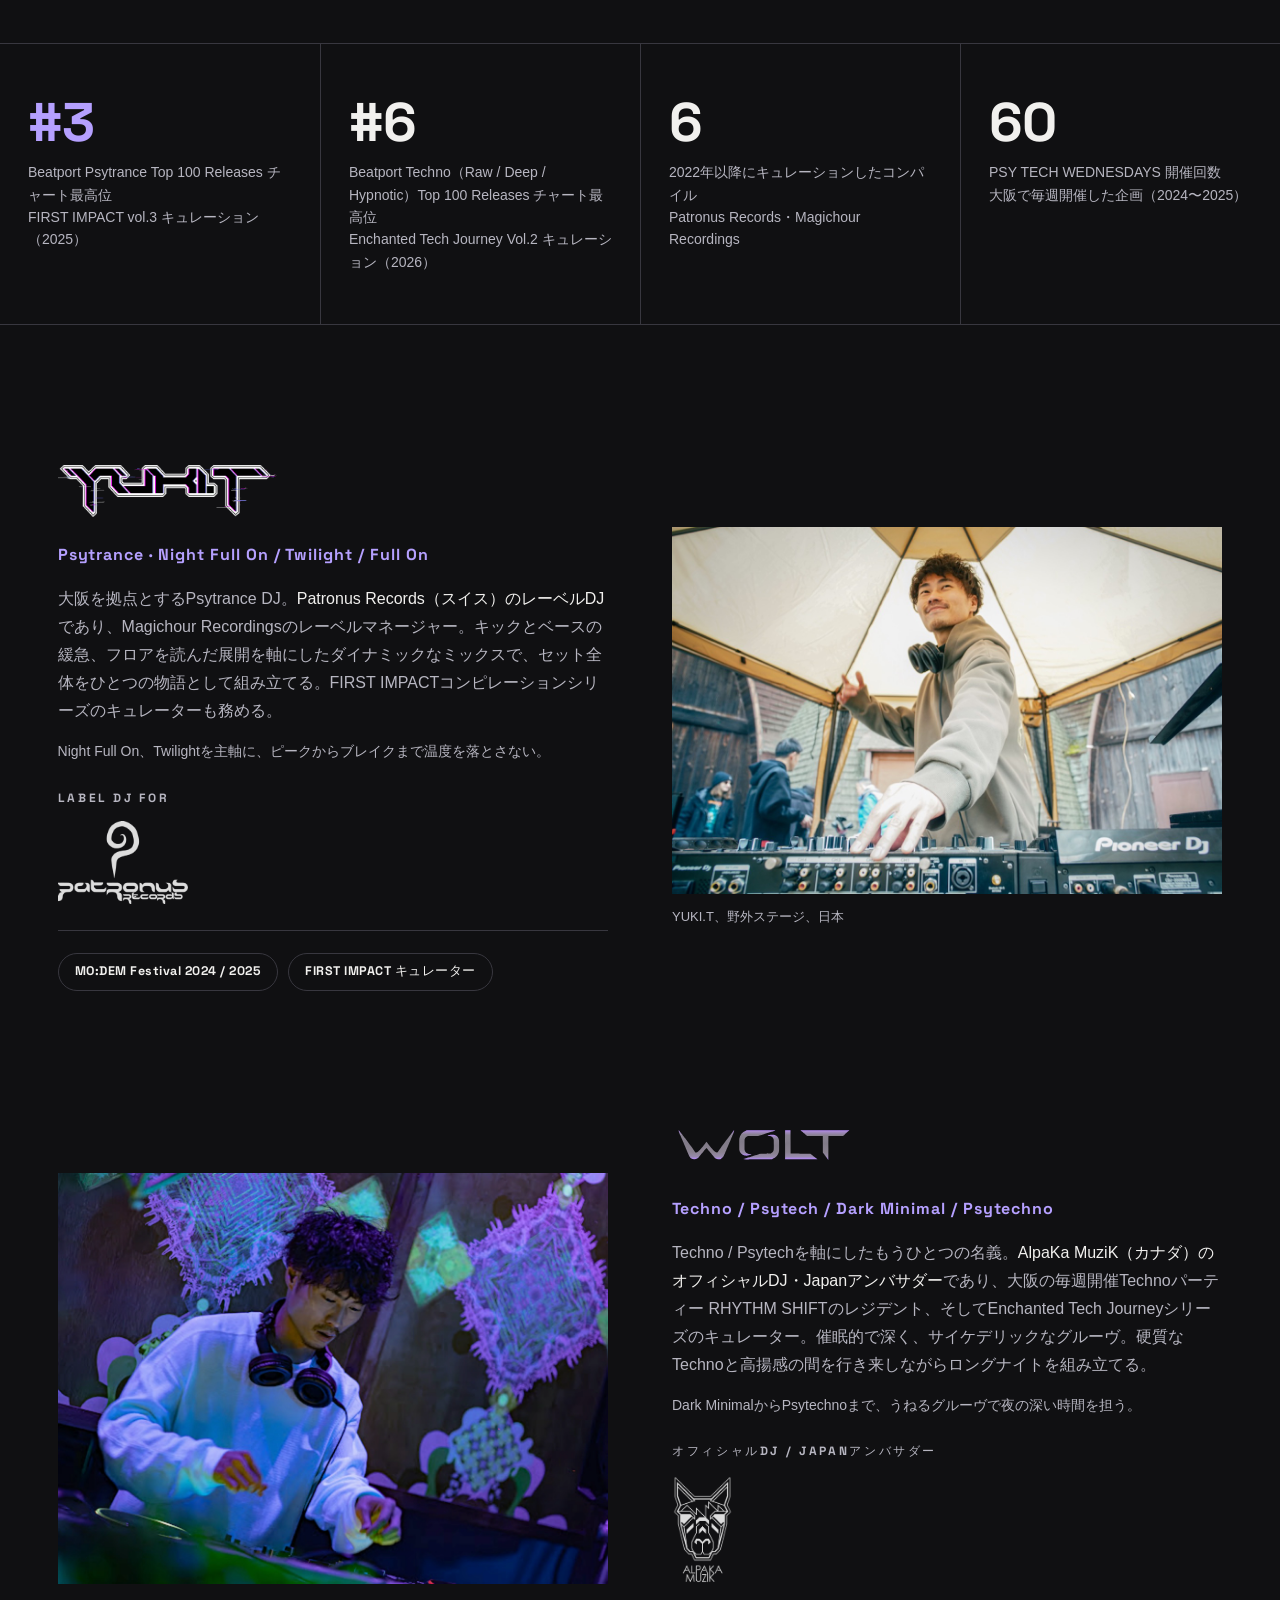
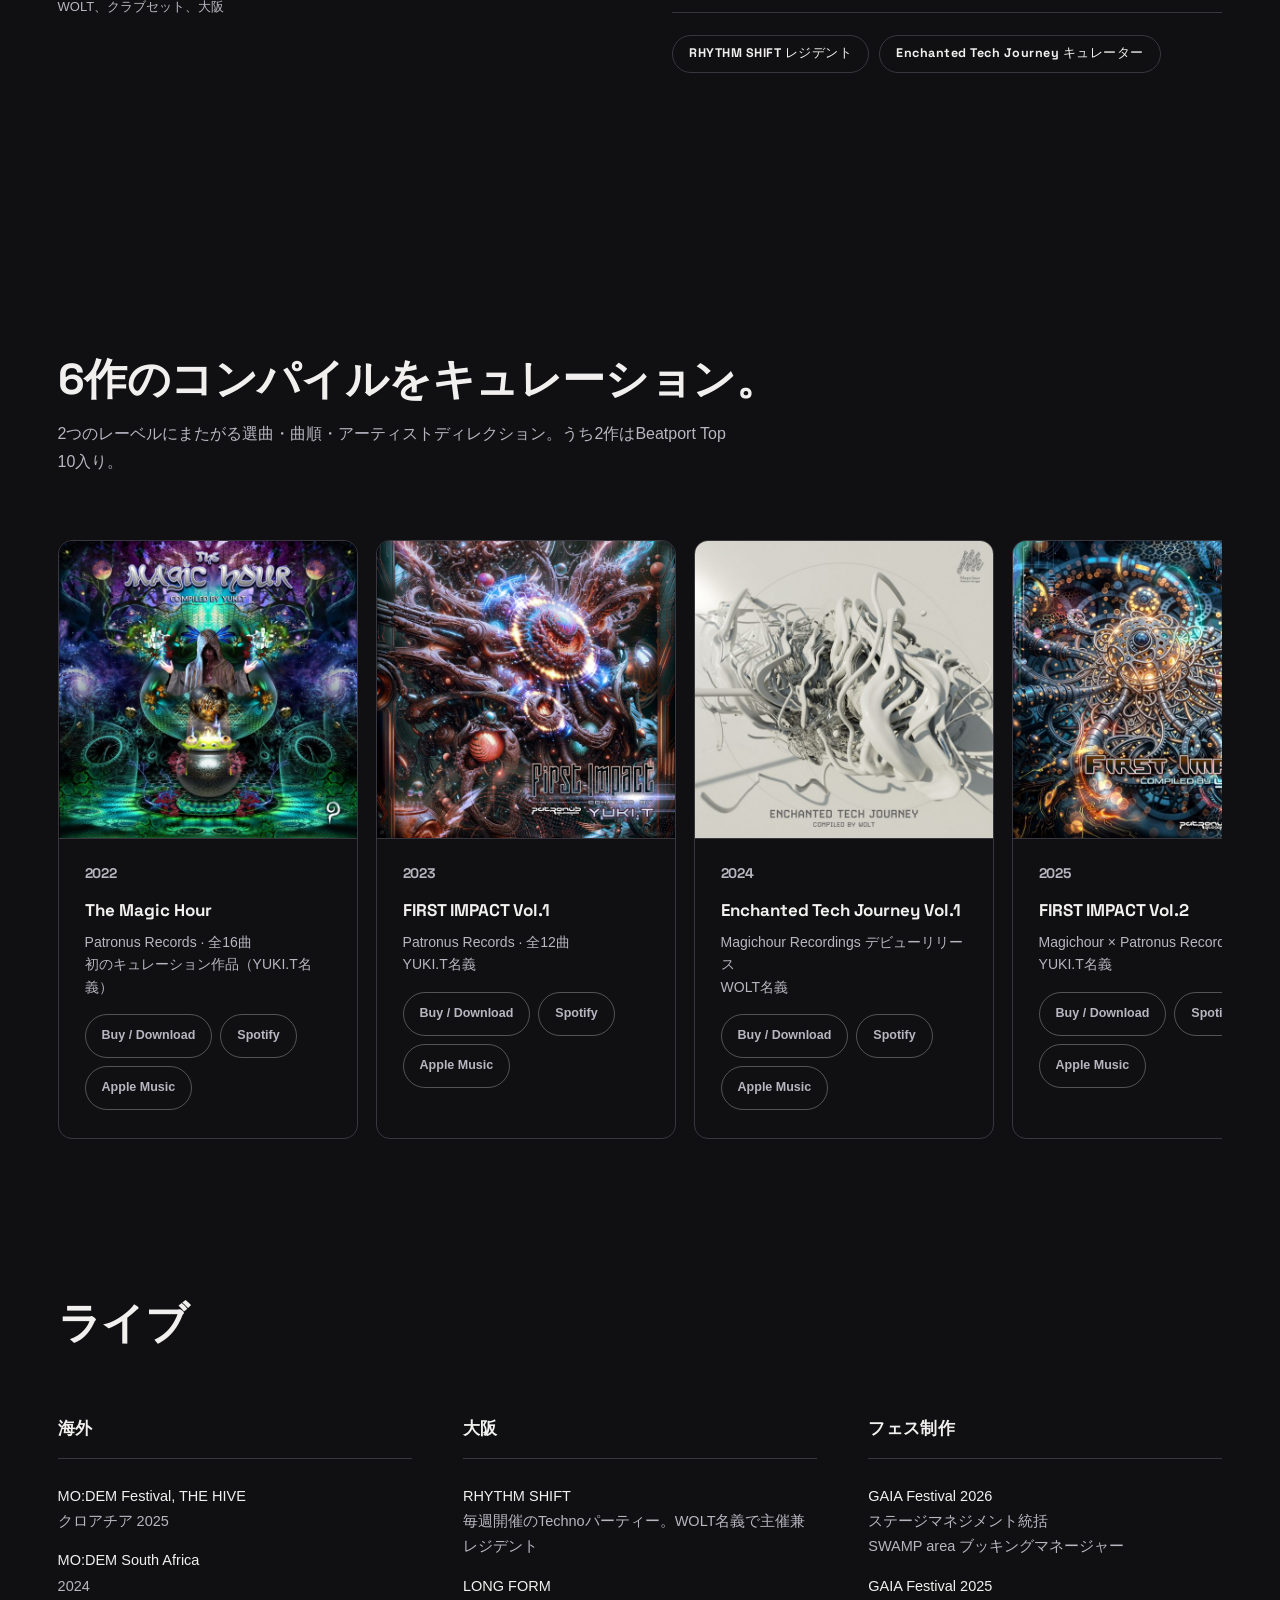
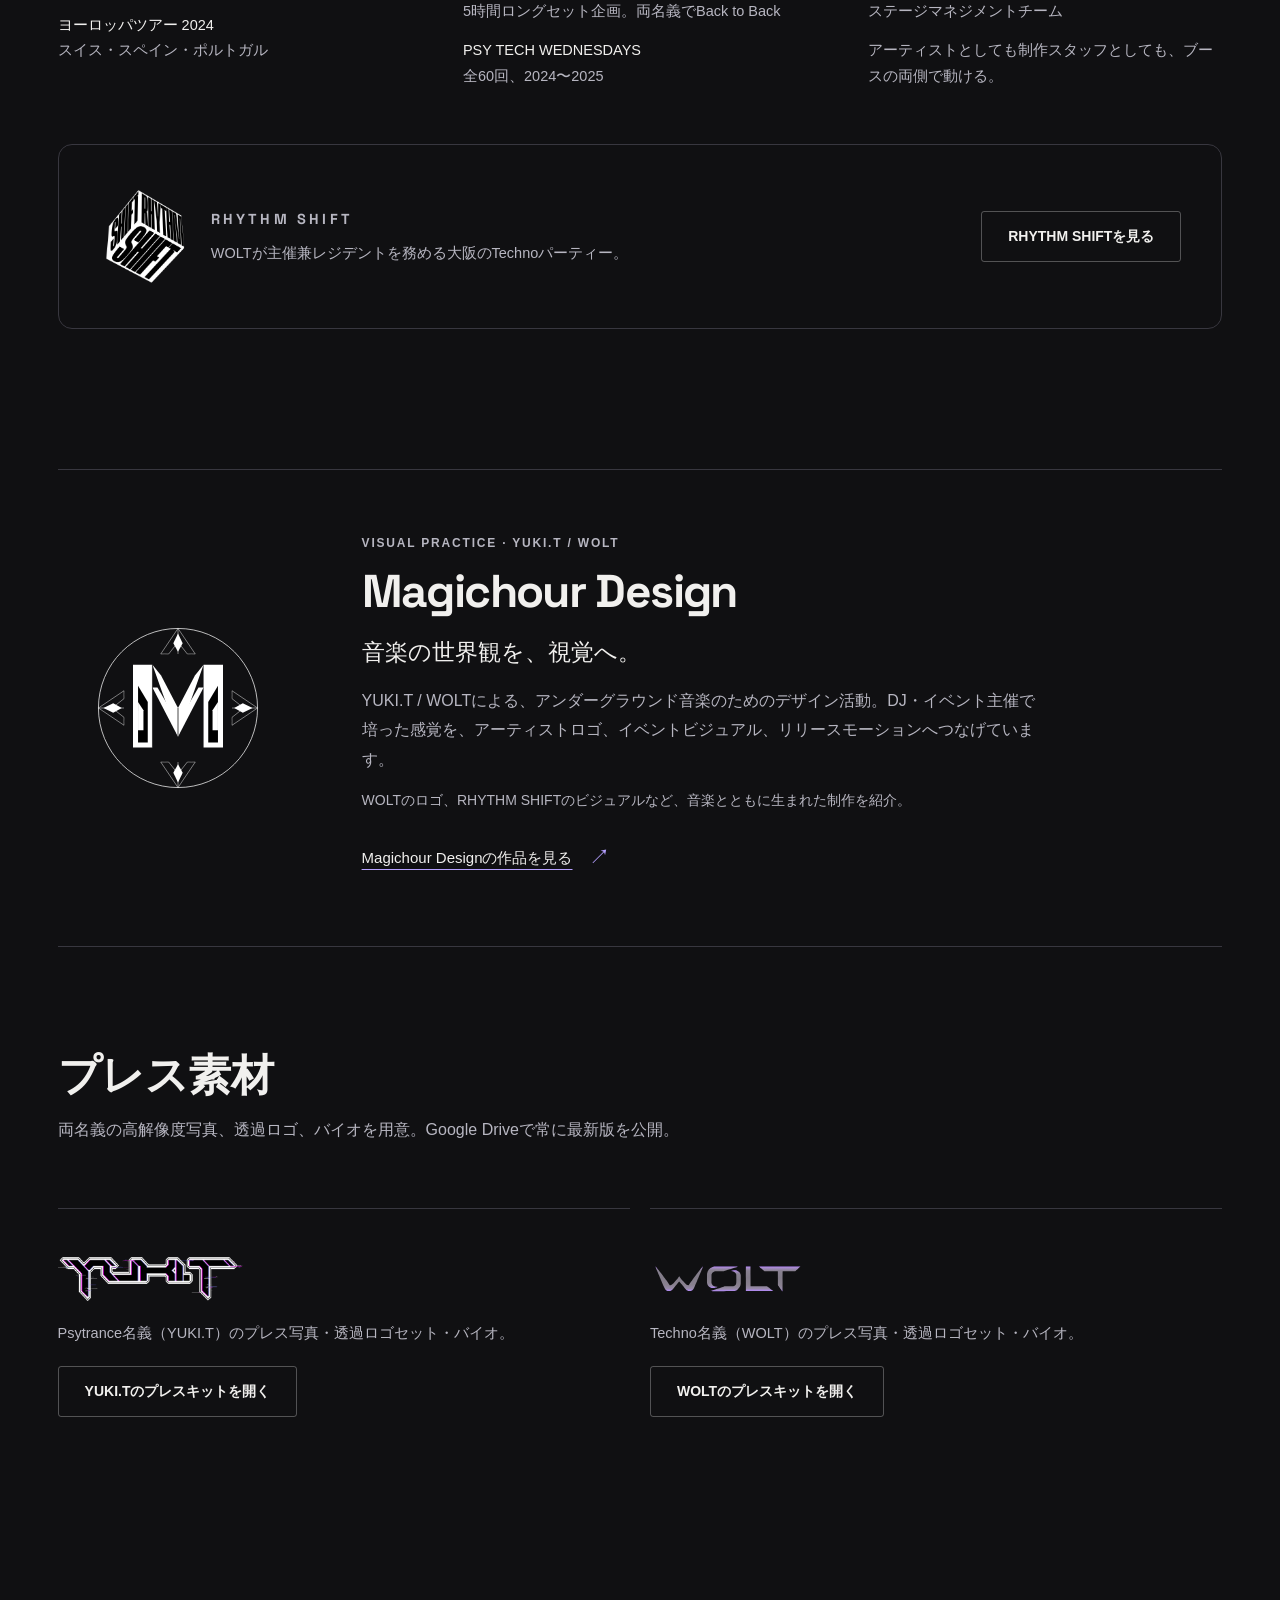
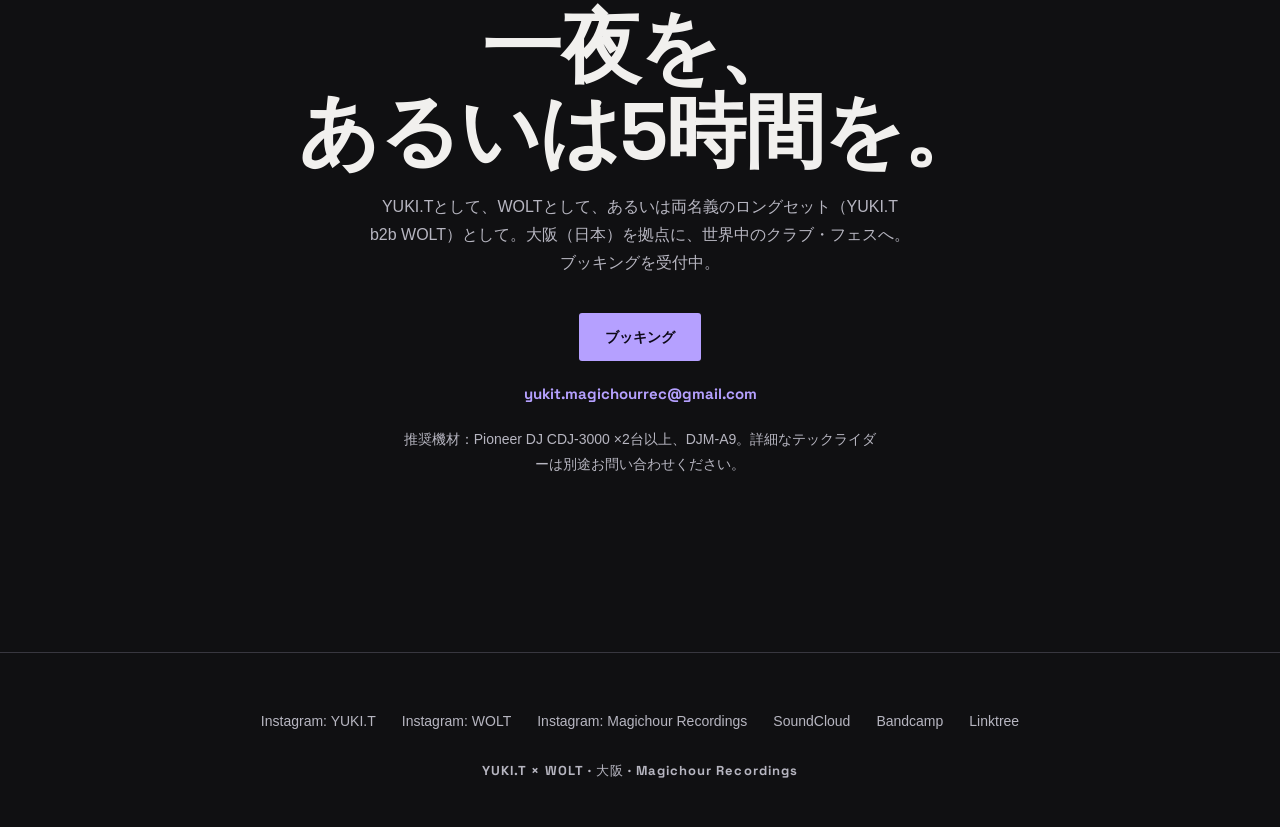
==== commit 1f3a785b: "Update WOLT roles and replace EPK logo with SVG" ====
--- a/index-ja.html
+++ b/index-ja.html
@@ -482,9 +482,9 @@
       </button><p class="player-note">試聴を選ぶまでSoundCloudには接続しません。</p><div class="player-slot" id="player-yukit"></div><p class="player-status" role="status"></p>
       <div class="set-links"><a href="https://soundcloud.com/mo_dem/yuki-t-the-hive-modem-festival" target="_blank" rel="noopener noreferrer" aria-label="YUKI.T — SoundCloudで聴く ↗">SoundCloudで聴く ↗</a><a href="#yukit">プロフィール・実績 →</a></div></div>
     </article><article class="set-card" id="set-wolt" aria-label="WOLT">
-      <div class="set-identity"><img class="set-logo" src="assets/logo-wolt.png" alt="WOLT" loading="lazy" width="560" height="158"><span class="set-number" aria-hidden="true">02</span></div>
+      <div class="set-identity"><img class="set-logo" src="assets/logo-wolt-epk.svg" alt="WOLT" loading="lazy" width="560" height="158"><span class="set-number" aria-hidden="true">02</span></div>
       <p class="set-genre">Techno / Psytech / Dark Minimal / Psytechno</p>
-      <p class="set-label">所属レーベルDJ · <strong>AlpaKa MuziK</strong> (CA)</p>
+      <p class="set-label">オフィシャルDJ / Japanアンバサダー · <strong>AlpaKa MuziK</strong> (CA)</p>
       <h3>AlpaKast 075</h3><p class="set-context">AlpaKa MuziK · 所属アーティスト紹介Mix · <span class="duration">1:29:13</span></p>
       <p class="set-description">Technoとサイケデリックな緊張感をつなぐ、深く催眠的なグルーヴ。大阪・RHYTHM SHIFTのレジデント。</p>
       <div class="set-actions"><button class="player-load" type="button" hidden aria-controls="player-wolt" aria-expanded="false" data-player="https://w.soundcloud.com/player/?url=https%3A%2F%2Fsoundcloud.com%2Falpakamuzik%2Falpakast075-wolt-jp%3Fin%3Dwolt-magichour-recordings%2Fsets%2Fdj-set&amp;color=%239d7bff&amp;auto_play=false&amp;hide_related=true&amp;show_comments=false&amp;show_teaser=false" data-title="WOLT — AlpaKast 075" data-loading="SoundCloudを読み込み中…" data-loaded="プレイヤーを閉じる" data-fallback="読み込めない場合は、下のSoundCloudリンクから直接試聴できます。" data-ready="プレイヤー内の再生を押してください。動かない場合は下のSoundCloudへ。">
@@ -546,12 +546,12 @@
         <figcaption>WOLT、クラブセット、大阪</figcaption>
       </figure>
       <div class="persona-copy reveal" style="--i:1">
-        <img class="persona-logo" src="assets/logo-wolt.png" alt="WOLT logo" width="560" height="158" loading="lazy">
+        <img class="persona-logo" src="assets/logo-wolt-epk.svg" alt="WOLT logo" width="560" height="158" loading="lazy">
         <p class="persona-genre">Techno / Psytech / Dark Minimal / Psytechno</p>
-        <p class="persona-bio">Techno / Psytechを軸にしたもうひとつの名義。<strong>AlpaKa MuziK（カナダ）のレーベルDJ</strong>であり、大阪の毎週開催Technoパーティー RHYTHM SHIFTのレジデント、そしてEnchanted Tech Journeyシリーズのキュレーター。催眠的で深く、サイケデリックなグルーヴ。硬質なTechnoと高揚感の間を行き来しながらロングナイトを組み立てる。</p>
+        <p class="persona-bio">Techno / Psytechを軸にしたもうひとつの名義。<strong>AlpaKa MuziK（カナダ）のオフィシャルDJ・Japanアンバサダー</strong>であり、大阪の毎週開催Technoパーティー RHYTHM SHIFTのレジデント、そしてEnchanted Tech Journeyシリーズのキュレーター。催眠的で深く、サイケデリックなグルーヴ。硬質なTechnoと高揚感の間を行き来しながらロングナイトを組み立てる。</p>
         <p class="persona-bio-jp">Dark MinimalからPsytechnoまで、うねるグルーヴで夜の深い時間を担う。</p>
-        <div class="label-affiliation is-alpaka" role="group" aria-label="AlpaKa MuziK所属レーベルDJ">
-          <p class="affiliation-heading" aria-hidden="true">Label DJ for</p>
+        <div class="label-affiliation is-alpaka" role="group" aria-label="AlpaKa MuziKのオフィシャルDJ・Japanアンバサダー">
+          <p class="affiliation-heading" aria-hidden="true">オフィシャルDJ / Japanアンバサダー</p>
           <img src="assets/logo-alpaka-white-trimmed.png" alt="AlpaKa MuziK" loading="lazy" width="567" height="1045">
         </div>
         <div class="persona-facts">
@@ -679,7 +679,7 @@
       <div class="live-col reveal" style="--i:2">
         <h3>フェス制作</h3>
         <ul>
-          <li><strong>GAIA Festival 2026</strong><br>ステージマネジメント統括</li>
+          <li><strong>GAIA Festival 2026</strong><br>ステージマネジメント統括<br>SWAMP area ブッキングマネージャー</li>
           <li><strong>GAIA Festival 2025</strong><br>ステージマネジメントチーム</li>
           <li>アーティストとしても制作スタッフとしても、ブースの両側で動ける。</li>
         </ul>
@@ -724,7 +724,7 @@
         <a class="btn btn-ghost" href="https://drive.google.com/drive/folders/19dCMXq6Wt7kDbNYOg9AuS4HJr9VxEYZ3" target="_blank" rel="noopener noreferrer">YUKI.Tのプレスキットを開く</a>
       </div>
       <div class="kit-card reveal" style="--i:1">
-        <img src="assets/logo-wolt.png" alt="WOLT logo" width="560" height="158" loading="lazy">
+        <img src="assets/logo-wolt-epk.svg" alt="WOLT logo" width="560" height="158" loading="lazy">
         <p>Techno名義（WOLT）のプレス写真・透過ロゴセット・バイオ。</p>
         <a class="btn btn-ghost" href="https://drive.google.com/drive/folders/1YA1HWwAey3cXBGT5UwU1rKdO1JU_mgo1" target="_blank" rel="noopener noreferrer">WOLTのプレスキットを開く</a>
       </div>
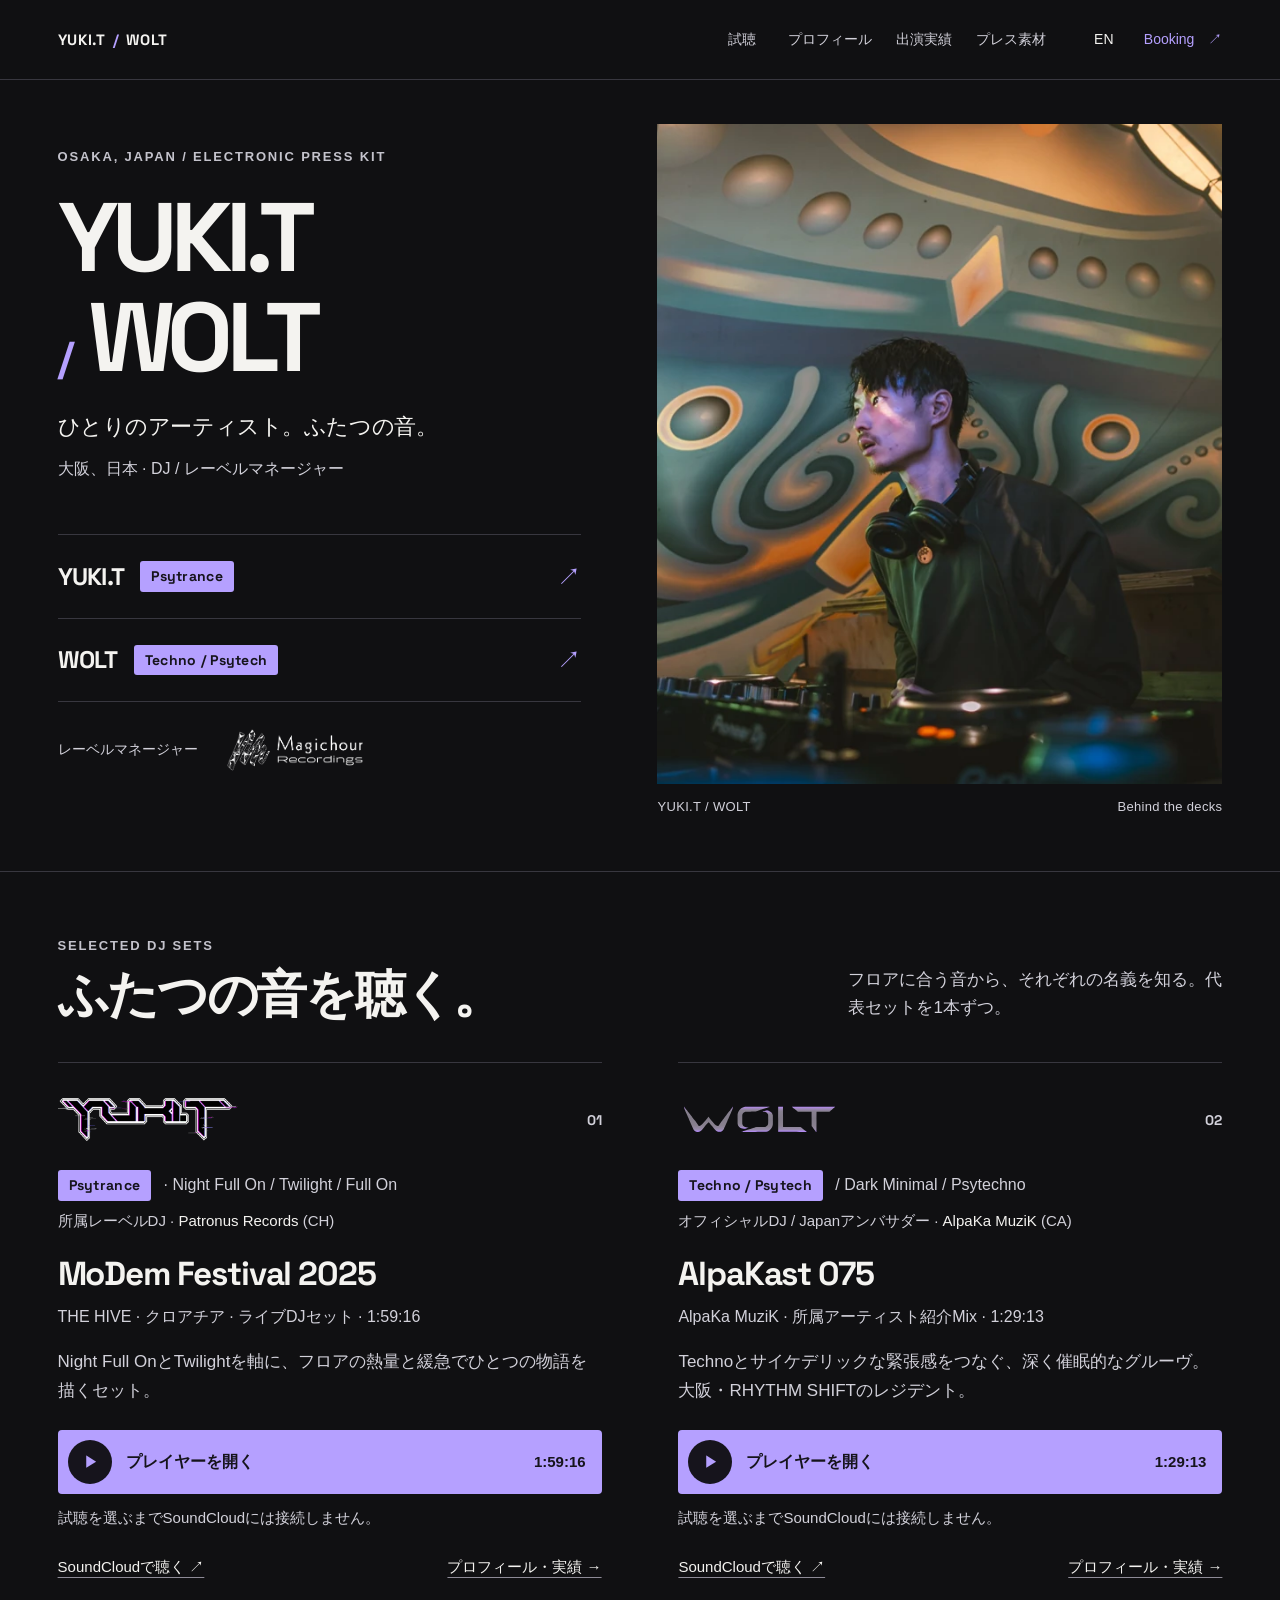
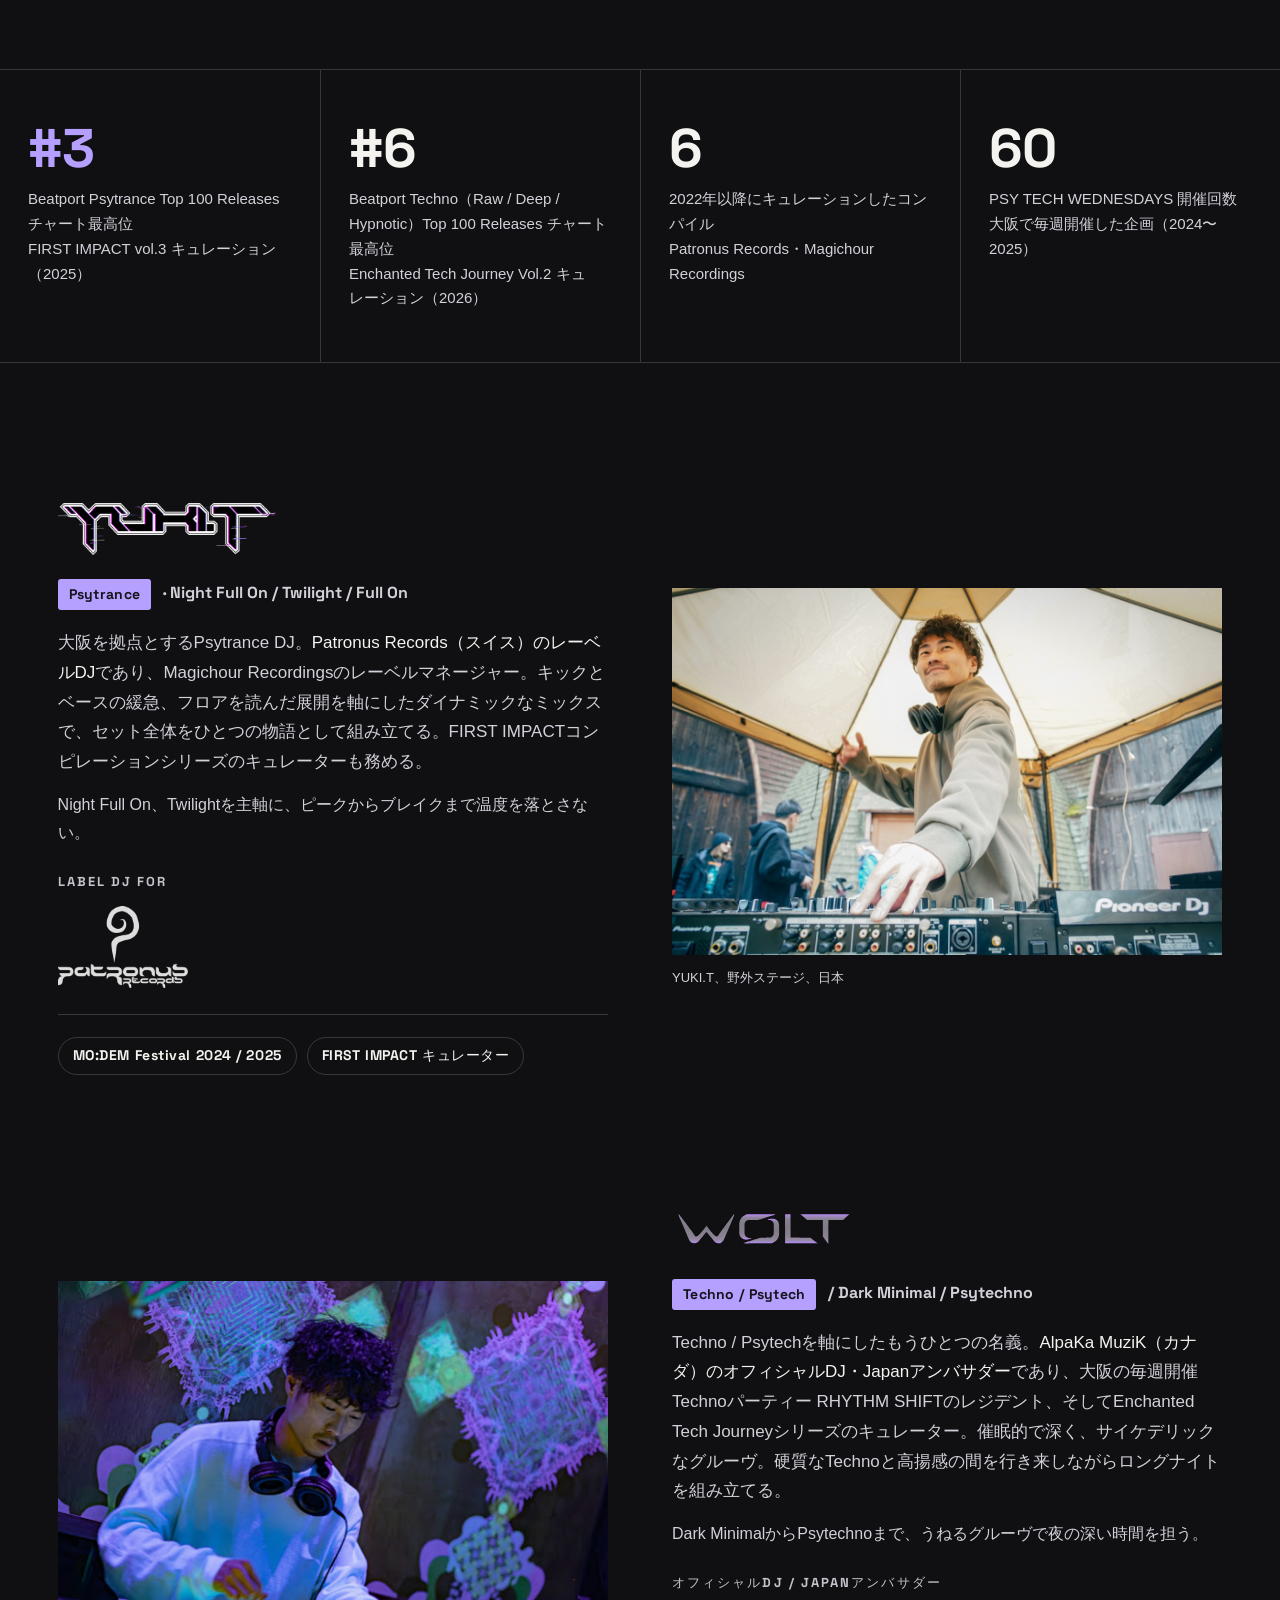
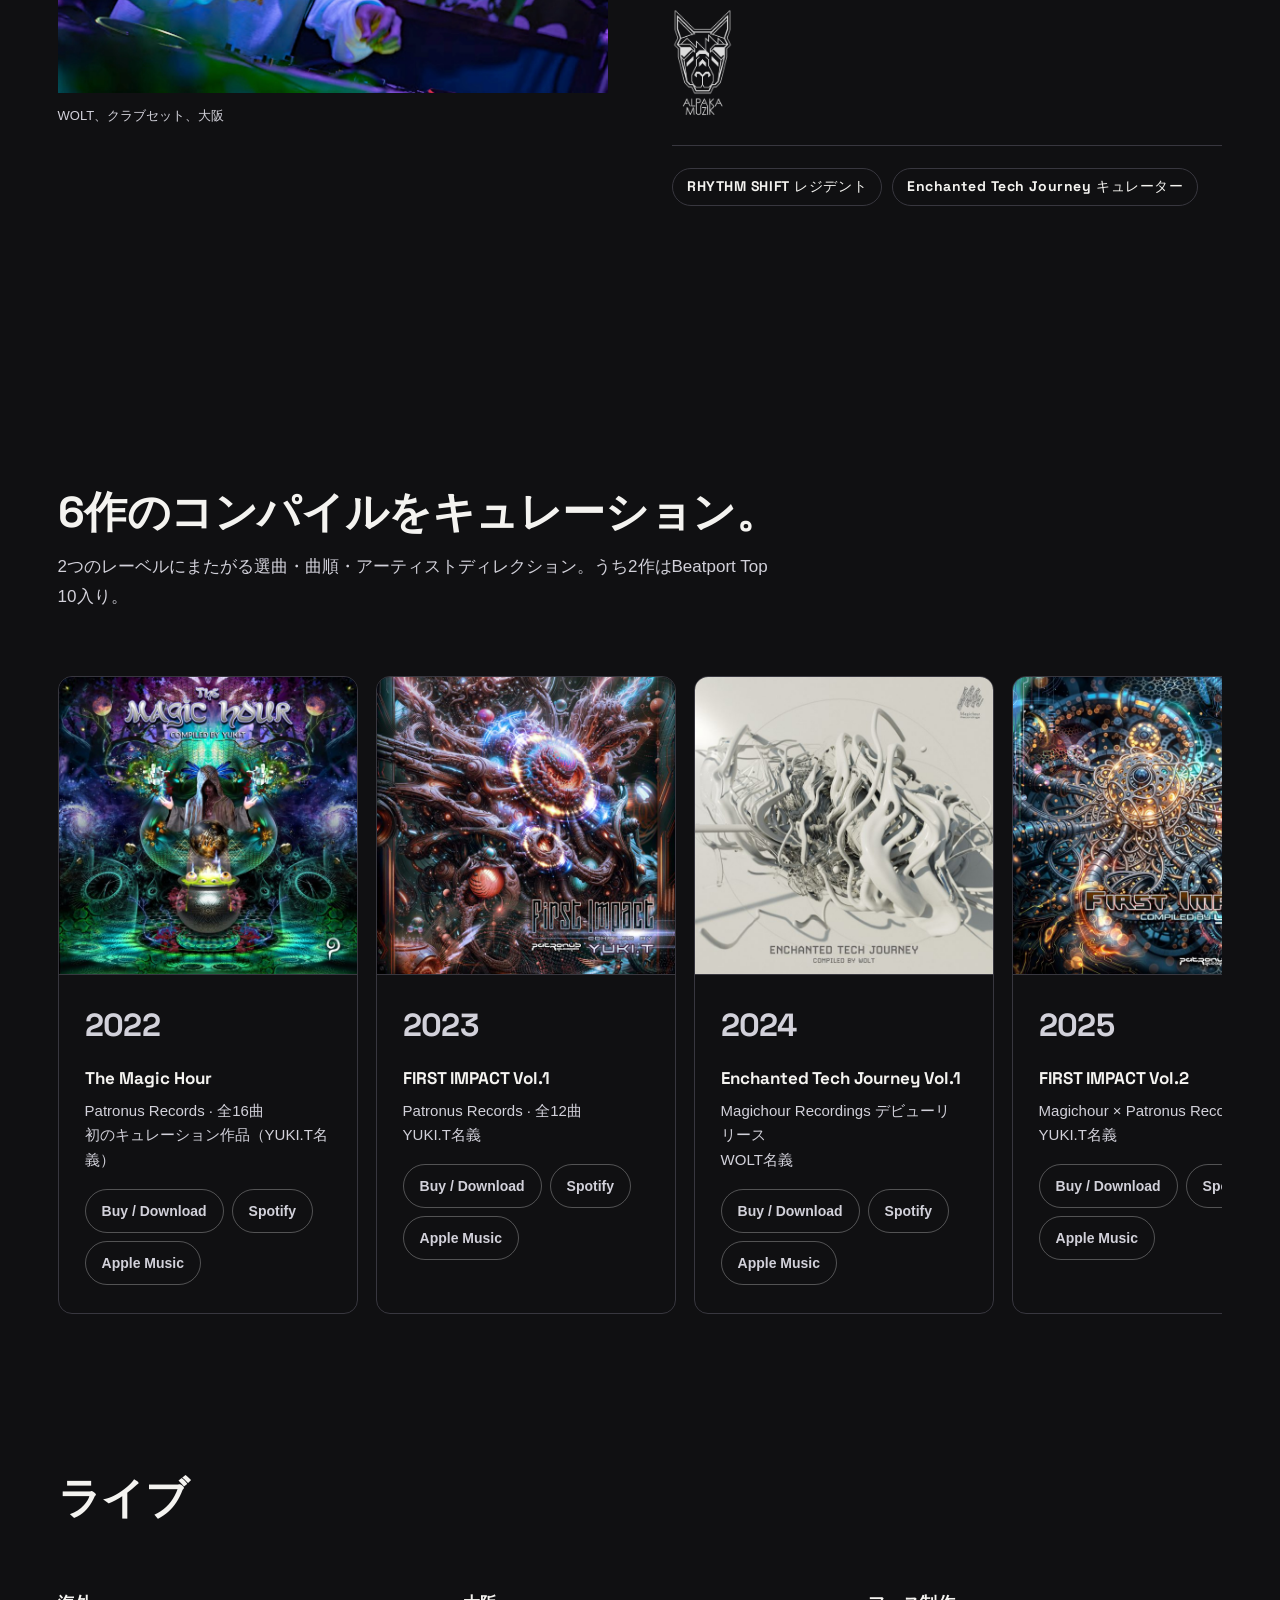
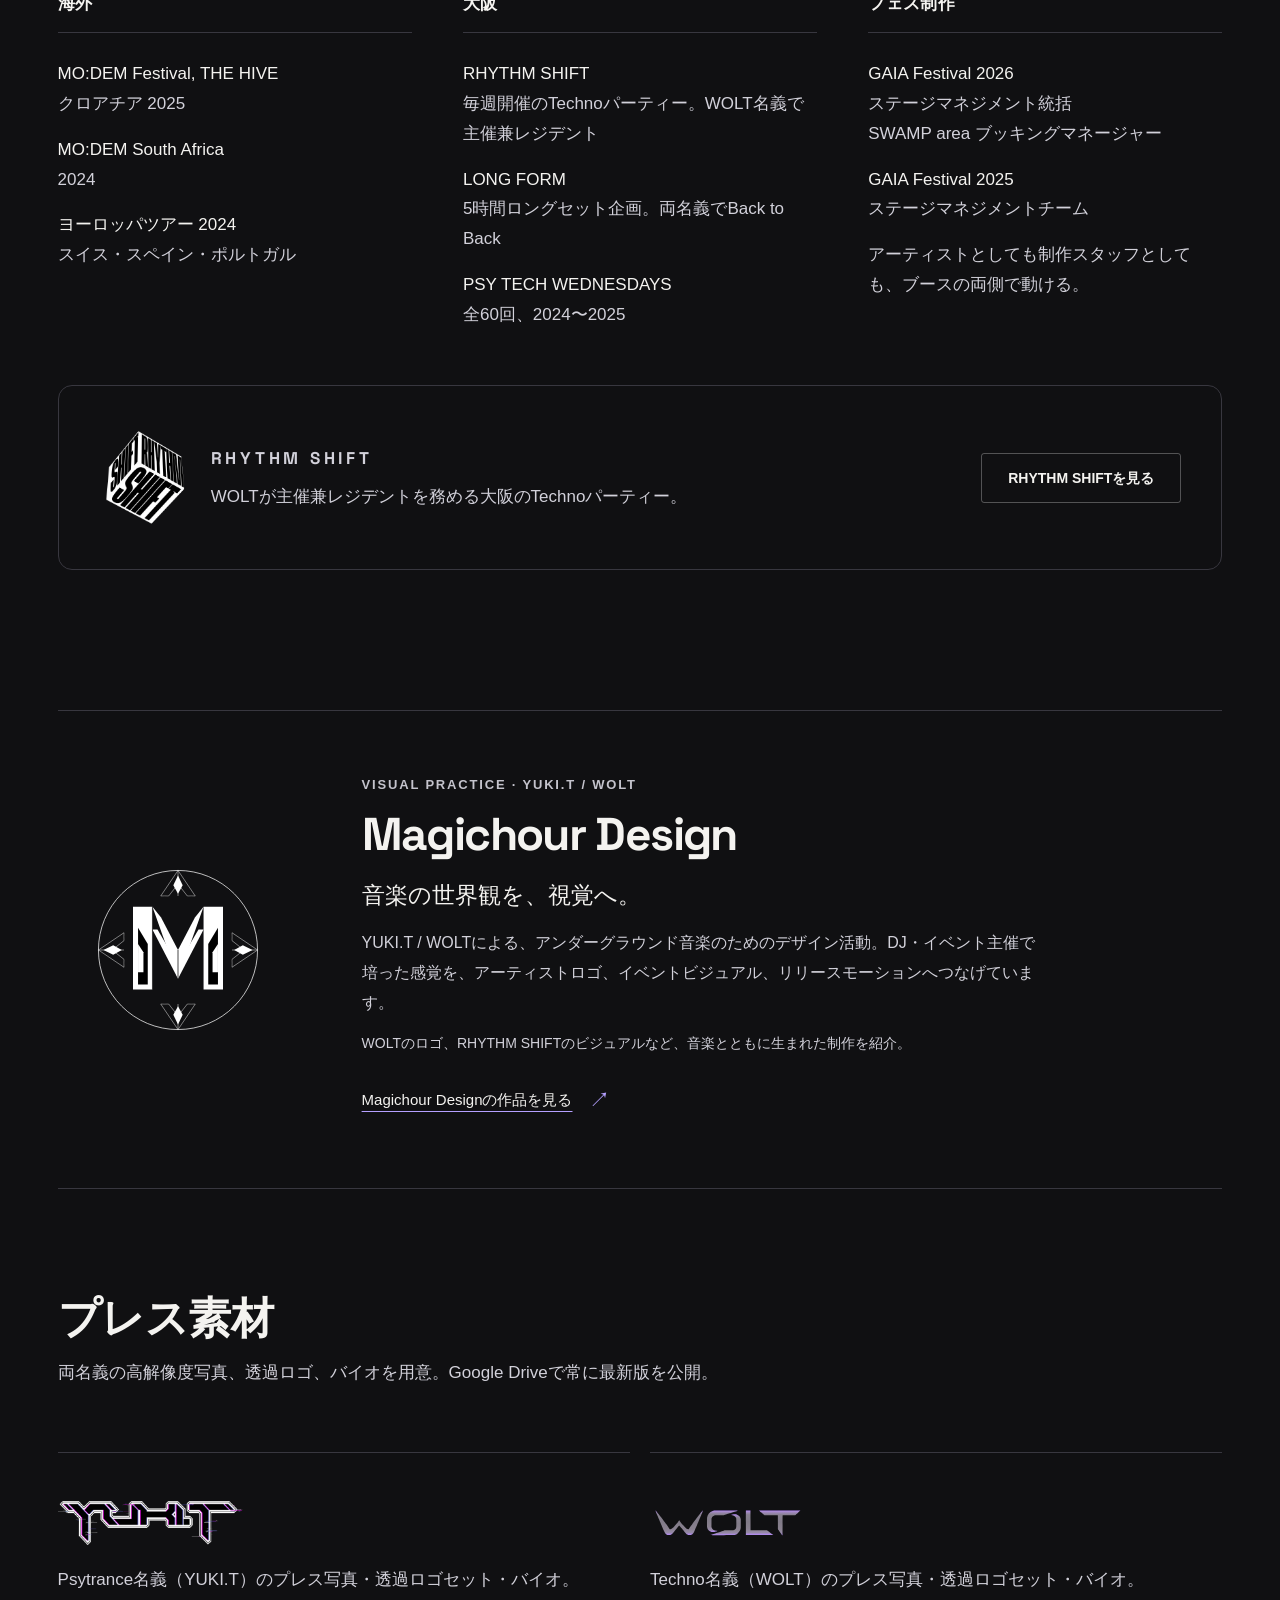
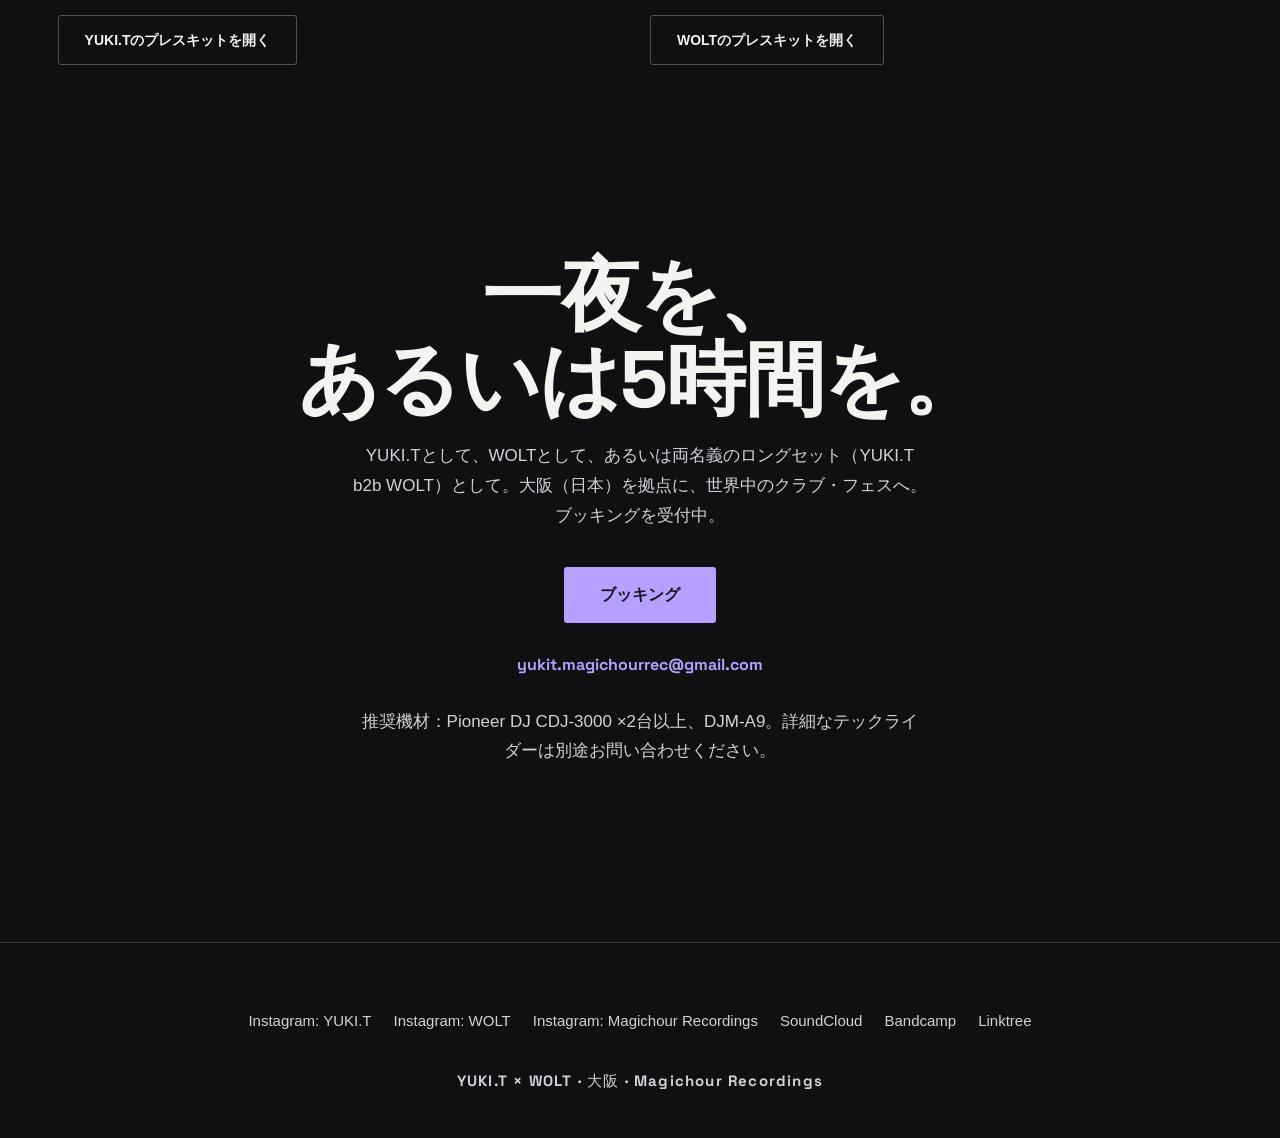
==== commit 5d6c38cb: "Refine EPK alias labels, listening controls, and type Keep the existing press-kit copy and lazy Soun" ====
--- a/index-ja.html
+++ b/index-ja.html
@@ -465,15 +465,15 @@
       <h1><span>YUKI.T</span><span class="second-name"><i aria-hidden="true">/</i> WOLT</span></h1>
       <p class="hero-intro">ひとりのアーティスト。ふたつの音。</p><p class="hero-location">大阪、日本 · DJ / レーベルマネージャー</p></div>
       <figure class="hero-image"><picture><source media="(min-width:768px)" srcset="assets/hero-portrait-640.webp 640w, assets/hero-portrait-960.webp 960w" sizes="45vw"><img src="assets/hero-1100.webp" srcset="assets/hero-640.webp 640w, assets/hero-1100.webp 1100w" sizes="(max-width:767px) 100vw, 50vw" alt="YUKI.T / WOLT behind the decks" fetchpriority="high" width="1100" height="733"></picture><figcaption><span>YUKI.T / WOLT</span><span>Behind the decks</span></figcaption></figure>
-      <div class="hero-routes"><a class="alias-route" href="#set-yukit" aria-label="YUKI.T · 試聴"><strong>YUKI.T</strong><span>Psytrance</span><b aria-hidden="true">↗</b></a>
-      <a class="alias-route" href="#set-wolt" aria-label="WOLT · 試聴"><strong>WOLT</strong><span>Techno / Psytech</span><b aria-hidden="true">↗</b></a>
+      <div class="hero-routes"><a class="alias-route" href="#set-yukit" aria-label="YUKI.T · 試聴"><strong>YUKI.T</strong><span class="genre-key">Psytrance</span><b aria-hidden="true">↗</b></a>
+      <a class="alias-route" href="#set-wolt" aria-label="WOLT · 試聴"><strong>WOLT</strong><span class="genre-key">Techno / Psytech</span><b aria-hidden="true">↗</b></a>
       <div class="hero-credit"><p>レーベルマネージャー</p><img src="assets/logo-magichour-lossless.webp" alt="Magichour Recordings" width="3000" height="888"></div></div>
     </header>
 <section class="featured-sets" id="music" aria-labelledby="sets-title"><div class="wrap">
       <div class="sets-heading"><div><p class="eyebrow">Selected DJ sets</p><h2 id="sets-title">ふたつの音を聴く。</h2></div><p>フロアに合う音から、それぞれの名義を知る。代表セットを1本ずつ。</p></div>
       <div class="set-grid"><article class="set-card" id="set-yukit" aria-label="YUKI.T">
       <div class="set-identity"><img class="set-logo" src="assets/logo-yukit.png" alt="YUKI.T" loading="lazy" width="560" height="133"><span class="set-number" aria-hidden="true">01</span></div>
-      <p class="set-genre">Psytrance · Night Full On / Twilight / Full On</p>
+      <p class="set-genre"><span class="genre-key">Psytrance</span> · Night Full On / Twilight / Full On</p>
       <p class="set-label">所属レーベルDJ · <strong>Patronus Records</strong> (CH)</p>
       <h3>MoDem Festival 2025</h3><p class="set-context">THE HIVE · クロアチア · ライブDJセット · <span class="duration">1:59:16</span></p>
       <p class="set-description">Night Full OnとTwilightを軸に、フロアの熱量と緩急でひとつの物語を描くセット。</p>
@@ -483,7 +483,7 @@
       <div class="set-links"><a href="https://soundcloud.com/mo_dem/yuki-t-the-hive-modem-festival" target="_blank" rel="noopener noreferrer" aria-label="YUKI.T — SoundCloudで聴く ↗">SoundCloudで聴く ↗</a><a href="#yukit">プロフィール・実績 →</a></div></div>
     </article><article class="set-card" id="set-wolt" aria-label="WOLT">
       <div class="set-identity"><img class="set-logo" src="assets/logo-wolt-epk.svg" alt="WOLT" loading="lazy" width="560" height="158"><span class="set-number" aria-hidden="true">02</span></div>
-      <p class="set-genre">Techno / Psytech / Dark Minimal / Psytechno</p>
+      <p class="set-genre"><span class="genre-key">Techno / Psytech</span> / Dark Minimal / Psytechno</p>
       <p class="set-label">オフィシャルDJ / Japanアンバサダー · <strong>AlpaKa MuziK</strong> (CA)</p>
       <h3>AlpaKast 075</h3><p class="set-context">AlpaKa MuziK · 所属アーティスト紹介Mix · <span class="duration">1:29:13</span></p>
       <p class="set-description">Technoとサイケデリックな緊張感をつなぐ、深く催眠的なグルーヴ。大阪・RHYTHM SHIFTのレジデント。</p>
@@ -522,7 +522,7 @@
     <article class="persona">
       <div class="persona-copy reveal">
         <img class="persona-logo" src="assets/logo-yukit.png" alt="YUKI.T logo" width="560" height="133" loading="lazy">
-        <p class="persona-genre">Psytrance · Night Full On / Twilight / Full On</p>
+        <p class="persona-genre"><span class="genre-key">Psytrance</span> · Night Full On / Twilight / Full On</p>
         <p class="persona-bio">大阪を拠点とするPsytrance DJ。<strong>Patronus Records（スイス）のレーベルDJ</strong>であり、Magichour Recordingsのレーベルマネージャー。キックとベースの緩急、フロアを読んだ展開を軸にしたダイナミックなミックスで、セット全体をひとつの物語として組み立てる。FIRST IMPACTコンピレーションシリーズのキュレーターも務める。</p>
         <p class="persona-bio-jp">Night Full On、Twilightを主軸に、ピークからブレイクまで温度を落とさない。</p>
         <div class="label-affiliation is-patronus" role="group" aria-label="Patronus Records所属レーベルDJ">
@@ -547,7 +547,7 @@
       </figure>
       <div class="persona-copy reveal" style="--i:1">
         <img class="persona-logo" src="assets/logo-wolt-epk.svg" alt="WOLT logo" width="560" height="158" loading="lazy">
-        <p class="persona-genre">Techno / Psytech / Dark Minimal / Psytechno</p>
+        <p class="persona-genre"><span class="genre-key">Techno / Psytech</span> / Dark Minimal / Psytechno</p>
         <p class="persona-bio">Techno / Psytechを軸にしたもうひとつの名義。<strong>AlpaKa MuziK（カナダ）のオフィシャルDJ・Japanアンバサダー</strong>であり、大阪の毎週開催Technoパーティー RHYTHM SHIFTのレジデント、そしてEnchanted Tech Journeyシリーズのキュレーター。催眠的で深く、サイケデリックなグルーヴ。硬質なTechnoと高揚感の間を行き来しながらロングナイトを組み立てる。</p>
         <p class="persona-bio-jp">Dark MinimalからPsytechnoまで、うねるグルーヴで夜の深い時間を担う。</p>
         <div class="label-affiliation is-alpaka" role="group" aria-label="AlpaKa MuziKのオフィシャルDJ・Japanアンバサダー">
--- a/prototype.css
+++ b/prototype.css
@@ -1,10 +1,11 @@
 @font-face{font-family:'Space Grotesk';font-style:normal;font-weight:700;font-display:swap;src:url('assets/space-grotesk-700.ttf') format('truetype')}
-:root{--bg:#101012;--bg-raised:#101012;--text:#f1f0ee;--text-dim:#b7b6c1;--accent:#b5a0ff;--line:#38373f;--font-display:'Space Grotesk',Arial,sans-serif;--font-body:-apple-system,BlinkMacSystemFont,'Hiragino Kaku Gothic ProN','Yu Gothic',Meiryo,sans-serif;--page-gutter:clamp(20px,4.5vw,72px)}
+:root{--bg:#101012;--bg-raised:#101012;--text:#f4f3f0;--text-dim:#d2d1da;--accent:#b5a0ff;--line:#38373f;--font-display:'Space Grotesk',Arial,sans-serif;--font-body:-apple-system,BlinkMacSystemFont,'Hiragino Kaku Gothic ProN','Yu Gothic',Meiryo,sans-serif;--page-gutter:clamp(20px,4.5vw,72px);--ink:#16141c}
 html{scroll-behavior:auto;scroll-padding-top:112px}
-body{overflow-x:visible;font-size:16px;line-height:1.75}
+body{overflow-x:visible;font-size:16px;line-height:1.75;line-break:strict}
 button{font:inherit;cursor:pointer}
 a,button{touch-action:manipulation}
 a:focus-visible,button:focus-visible,summary:focus-visible{outline:3px solid var(--accent);outline-offset:5px}
+.player-load:focus-visible,.btn-primary:focus-visible{outline:3px solid #f7f6f8;outline-offset:4px}
 button:disabled{cursor:default}
 .wrap{max-width:1440px;padding-inline:var(--page-gutter)}
 .grain{display:none}
@@ -22,68 +23,84 @@
 .epk-book:hover{text-decoration:underline;text-underline-offset:5px}
 .editorial-hero{max-width:1600px;margin:0 auto;padding:44px var(--page-gutter) 52px;display:grid;grid-template-columns:minmax(0,1fr) minmax(0,1.08fr);column-gap:clamp(36px,6vw,100px);row-gap:28px}
 .hero-copy{align-self:center}
-.eyebrow{font-size:12px;font-weight:600;letter-spacing:.15em;text-transform:uppercase;color:var(--text-dim);line-height:1.5}
+.eyebrow{font-size:13px;font-weight:600;letter-spacing:.14em;text-transform:uppercase;color:#c4c3cc;line-height:1.5}
 .hero-copy h1{font:700 clamp(66px,7.6vw,118px)/.94 var(--font-display);letter-spacing:-.065em;margin:25px 0 28px}
 .hero-copy h1 span{display:block}
 .hero-copy h1 .second-name{margin-top:9px;display:flex;align-items:baseline;gap:14px}
 .hero-copy h1 i{font-size:.43em;font-style:normal;color:var(--accent);font-weight:400;letter-spacing:0}
 .hero-intro{font-size:clamp(19px,1.7vw,24px);font-weight:500;line-height:1.45;letter-spacing:-.02em;max-width:24em}
-.hero-location{margin-top:12px;font-size:15px;color:var(--text-dim)}
+.hero-location{margin-top:12px;font-size:16px;color:var(--text-dim)}
 .hero-image{margin:0;min-width:0;display:flex;flex-direction:column;grid-column:2;grid-row:1 / 3}
 .hero-image picture{display:block;flex:1;min-height:0;height:clamp(540px,43vw,660px);max-height:660px;overflow:hidden}
 .hero-image img{width:100%;height:100%;object-fit:cover;object-position:65% 50%;aspect-ratio:4/5}
-.hero-image figcaption{padding-top:12px;display:flex;justify-content:space-between;font-size:12px;color:var(--text-dim);letter-spacing:.025em}
+.hero-image figcaption{padding-top:12px;display:flex;justify-content:space-between;gap:12px;font-size:13px;color:var(--text-dim);letter-spacing:.025em}
 .hero-routes{align-self:start;grid-column:1;min-width:0}
-.alias-route{border-top:1px solid var(--line);display:grid;grid-template-columns:84px 1fr 24px;align-items:center;column-gap:14px;min-height:74px;padding:13px 0}
+.alias-route{border-top:1px solid var(--line);display:grid;grid-template-columns:auto auto minmax(24px,1fr);align-items:center;column-gap:16px;min-height:84px;padding:16px 0}
 .alias-route:last-of-type{border-bottom:1px solid var(--line)}
-.alias-route strong{font:700 18px var(--font-display);letter-spacing:-.03em}
-.alias-route span{font-size:15px;color:var(--text-dim)}
-.alias-route b{color:var(--accent);font-size:24px;font-weight:400;transition:transform .18s}
+.alias-route strong{font:700 24px/1 var(--font-display);letter-spacing:-.03em}
+.alias-route b{justify-self:end;color:var(--accent);font-size:24px;font-weight:400;transition:transform .18s}
 .alias-route:hover b{transform:translateX(4px)}
-.alias-route:hover span{color:var(--text)}
+.genre-key{display:inline-block;width:max-content;max-width:100%;vertical-align:middle;background:var(--accent);color:var(--ink);border-radius:3px;padding:7px 11px;font-family:var(--font-display);font-size:14px;font-weight:700;letter-spacing:.02em;line-height:1.2}
+.alias-route .genre-key{justify-self:start}
+.alias-route:hover .genre-key{background:#c9baff}
 .hero-credit{display:flex;align-items:center;gap:20px;margin-top:25px}
-.hero-credit p{font-size:12px;line-height:1.5;color:var(--text-dim);max-width:120px}
+.hero-credit p{font-size:14px;line-height:1.5;color:var(--text-dim);max-width:140px}
 .hero-credit img{width:154px;height:auto}
 .featured-sets{padding:64px 0 80px;border-block:1px solid var(--line);background:var(--bg)}
 .sets-heading{display:flex;justify-content:space-between;align-items:end;gap:32px;margin-bottom:40px}
 .sets-heading h2{font:700 clamp(32px,4vw,56px)/1.05 var(--font-display);letter-spacing:-.045em;margin-top:13px}
-.sets-heading>p{max-width:330px;color:var(--text-dim);font-size:16px}
+.sets-heading>p{max-width:22em;color:var(--text-dim);font-size:17px;line-height:1.65}
 .set-grid{display:grid;grid-template-columns:minmax(0,1fr) minmax(0,1fr);gap:clamp(36px,6vw,90px)}
 .set-card{min-width:0;scroll-margin-top:112px;display:flex;flex-direction:column;border-top:1px solid var(--line);padding-top:24px}
 .set-identity{display:flex;align-items:center;justify-content:space-between;gap:20px;min-height:65px}
 .set-logo{max-width:180px;width:auto;max-height:46px;object-fit:contain}
 .set-number{font:700 14px var(--font-display);color:var(--text-dim)}
-.set-genre{font-size:17px;color:var(--text);margin:16px 0 4px;line-height:1.6}
-.set-label{font-size:14px;color:var(--text-dim);margin-bottom:22px}
+.set-genre,.persona-genre{font-size:16px;font-weight:500;letter-spacing:0;color:var(--text-dim);line-height:1.65;text-wrap:pretty}
+.set-genre{margin:18px 0 8px}
+.persona-genre{margin-bottom:18px}
+.set-genre .genre-key,.persona-genre .genre-key{margin-right:8px}
+.set-label{font-size:15px;color:var(--text-dim);margin-bottom:22px;line-height:1.6}
 .set-label strong{font-weight:500;color:var(--text)}
 .set-card h3{font:700 clamp(25px,2.6vw,36px)/1.16 var(--font-display);letter-spacing:-.035em;margin-bottom:10px}
-.set-context{font-size:15px;color:var(--text-dim);line-height:1.7}
-.set-description{font-size:16px;line-height:1.7;margin-top:16px;color:var(--text-dim);max-width:40em}
+.set-context{font-size:16px;color:var(--text-dim);line-height:1.7}
+.set-description{font-size:17px;line-height:1.75;margin-top:16px;color:var(--text-dim);max-width:40em}
 .set-actions{margin-top:auto;padding-top:24px}
-.player-load{display:flex;align-items:center;width:100%;min-height:64px;gap:16px;padding:10px 0;border:0;border-block:1px solid var(--line);color:var(--text);background:transparent;text-align:left}
-.play-symbol{color:var(--accent);border:1px solid var(--accent);border-radius:50%;width:40px;height:40px;display:grid;place-items:center;flex-shrink:0;font-size:13px;padding-left:2px}
-.player-load:hover .play-symbol{background:var(--accent);color:var(--bg)}
+.player-load{display:flex;align-items:center;width:100%;min-height:56px;gap:14px;padding:10px 16px 10px 10px;border:0;border-radius:4px;color:var(--ink);background:var(--accent);text-align:left;font-weight:700;font-size:16px}
+.play-symbol{color:var(--accent);background:var(--ink);border-radius:50%;width:44px;height:44px;display:grid;place-items:center;flex-shrink:0;font-size:14px;padding-left:2px}
+.player-load:hover{background:#c9baff}
+.player-load[aria-expanded=true]{background:transparent;color:var(--text);box-shadow:inset 0 0 0 1.5px var(--accent)}
+.player-load[aria-expanded=true] .play-symbol{background:transparent;color:var(--accent);box-shadow:inset 0 0 0 1.5px var(--accent)}
+.player-load[aria-expanded=true] .duration{color:var(--text-dim)}
 .player-load[hidden]{display:none}
 .player-load:active{transform:translateY(1px)}
-.player-load .duration{margin-left:auto;font-variant-numeric:tabular-nums;font-size:14px;color:var(--text-dim)}
+.player-load .duration{margin-left:auto;font-variant-numeric:tabular-nums;font-size:15px;font-weight:600;color:var(--ink)}
 .player-slot:empty{display:none}
 .player-slot iframe{width:100%;height:166px;border:0;display:block;margin-top:18px;color-scheme:light}
-.player-note{font-size:13px;line-height:1.6;color:var(--text-dim);margin-top:9px}
-.player-status{color:var(--text-dim);font-size:14px}
+.player-note{font-size:15px;line-height:1.65;color:var(--text-dim);margin-top:12px}
+.player-status{color:var(--text-dim);font-size:15px;line-height:1.6}
 .set-links{display:flex;justify-content:space-between;gap:16px;flex-wrap:wrap;margin-top:14px}
-.set-links a{min-height:44px;display:inline-flex;align-items:center;font-size:14px;text-decoration:underline;text-underline-offset:5px;text-decoration-color:#77727f}
+.set-links a{min-height:44px;display:inline-flex;align-items:center;font-size:15px;text-decoration:underline;text-underline-offset:5px;text-decoration-color:#8d8a96}
 .set-links a:hover{color:var(--accent)}
 /* The published remainder stays available; only shared readability and surfaces change. */
 section[id],article[id],header[id]{scroll-margin-top:0}
 .stat.is-accent{background:none}
 .persona-photo img{box-shadow:none;border-radius:0;border:0}
 .kit-card{background:none;border-radius:0;border:0;border-top:1px solid var(--line);padding-inline:0}
-.fact-pill{background:none}
-.affiliation-heading{font-size:12px}
-.persona-genre{font-size:16px}
-.rail-sub,.rail-year,.stat-label,.booking-rider{font-size:14px}
-.rail-links a{min-height:44px;display:inline-flex;align-items:center}
+.fact-pill{background:none;font-size:14px;line-height:1.4;padding:8px 14px}
+.affiliation-heading{font-size:13px;letter-spacing:.16em;color:#c4c3cc}
+.section-head p,.persona-bio,.persona-bio-jp,.booking p,.live-col li,.kit-card p,.shift-callout-text p,.design-description{font-size:17px;line-height:1.75;color:var(--text-dim)}
+.persona-bio-jp{font-size:16px}
+.stat-label,.rail-sub,.booking-rider,.design-proof,.footer-note{font-size:15px;line-height:1.65;color:var(--text-dim)}
+.rail-year{font-size:2rem}
+.live-col li{padding:8px 0}
+.kit-card p{max-width:40em}
+.rail-links a{min-height:44px;display:inline-flex;align-items:center;font-size:14px}
+.footer-links{gap:4px 22px}
+.footer-links a{min-height:44px;display:inline-flex;align-items:center;font-size:15px;color:var(--text-dim)}
 .booking-mail{overflow-wrap:anywhere}
+.booking-mail a{display:inline-flex;align-items:center;min-height:44px;font-size:16px}
+.booking .btn-primary{min-height:52px;padding:14px 36px;font-size:16px;background:var(--accent);color:var(--ink)}
+.booking .btn-primary:hover{background:#c9baff;color:var(--ink)}
 .btn{border-radius:3px}
 .design-practice{padding:0 0 clamp(72px,8vw,112px)}
 .design-practice-inner{border-block:1px solid var(--line);padding:clamp(32px,5vw,64px) 0;display:grid;grid-template-columns:minmax(150px,240px) minmax(0,760px);align-items:center;gap:clamp(28px,5vw,76px)}
@@ -100,7 +117,7 @@
 @media(max-width:767px){.design-practice-inner{grid-template-columns:1fr;gap:22px}.design-mark{width:132px;justify-self:start;margin-left:-17px}.design-copy h2{font-size:32px}.design-visit{font-size:14px;gap:8px 12px}.design-description{line-height:1.85}}
 .skip-link:focus{transform:none;z-index:100}
 @media(min-width:1440px){.editorial-hero{padding-top:60px;padding-bottom:64px}}
-@media(max-width:1050px){.epk-nav{gap:18px}.epk-links{gap:17px}.epk-actions{gap:8px}.editorial-hero{column-gap:36px}.hero-copy h1{font-size:clamp(64px,8vw,88px)}.hero-image picture{min-height:430px}.alias-route{grid-template-columns:75px 1fr 20px;column-gap:9px}.hero-credit{gap:12px}.hero-credit img{width:140px}}
+@media(max-width:1050px){.epk-nav{gap:18px}.epk-links{gap:17px}.epk-actions{gap:8px}.editorial-hero{column-gap:36px}.hero-copy h1{font-size:clamp(64px,8vw,88px)}.hero-image picture{min-height:430px}.alias-route{column-gap:12px}.alias-route strong{font-size:22px}.hero-credit{gap:12px}.hero-credit img{width:140px}}
 @media(max-width:767px){
  html{scroll-padding-top:120px}
  .epk-nav{padding:6px 20px 0;grid-template-columns:1fr auto;gap:0 12px;min-height:104px}
@@ -108,23 +125,29 @@
  .epk-links{grid-row:2;grid-column:1/-1;justify-content:space-between;gap:8px;border-top:1px solid var(--line);width:100%}
  .epk-links a{font-size:13px;min-width:44px;min-height:44px;padding:0 4px}
  .editorial-hero{display:flex;flex-direction:column;gap:0;padding:28px 20px 36px}
- .hero-copy{width:100%}.eyebrow{font-size:11px;letter-spacing:.12em}
+ .hero-copy{width:100%}.eyebrow{font-size:13px;letter-spacing:.12em}
  .hero-copy h1{font-size:clamp(52px,12vw,82px);display:flex;gap:13px;flex-wrap:wrap;align-items:baseline;margin:20px 0 18px;line-height:1;letter-spacing:-.065em}
  .hero-copy h1 .second-name{margin:0;gap:10px}.hero-copy h1 i{font-size:.42em}
  .hero-intro{font-size:20px;line-height:1.45;max-width:none}
- .hero-location{font-size:14px;margin-top:8px}
+ .hero-location{font-size:16px;margin-top:8px}
  .hero-image{margin:25px -20px 0;display:block;order:2}
  .hero-image picture{min-height:0;max-height:none;height:auto}
  .hero-image img{aspect-ratio:16/10;height:auto;object-fit:cover;object-position:65% 50%}
- .hero-image figcaption{padding:9px 20px 0;font-size:11px}
- .hero-routes{order:1;width:100%;margin-top:25px}
- .alias-route{min-height:62px;grid-template-columns:70px 1fr 20px;padding:10px 0;gap:12px}
- .alias-route strong{font-size:17px}.alias-route span{font-size:14px}.alias-route b{font-size:22px}
- .hero-credit{margin-top:18px}.hero-credit p{font-size:11px;max-width:none}.hero-credit img{width:118px}
- .featured-sets{padding:42px 0 48px}.sets-heading{display:block;margin-bottom:26px}.sets-heading h2{font-size:36px}.sets-heading>p{margin-top:17px;font-size:15px}
- .set-grid{grid-template-columns:1fr;gap:42px}.set-card{scroll-margin-top:120px}.set-card h3{font-size:30px}.set-description{font-size:16px}.set-genre{font-size:16px}.set-label{margin-bottom:21px}.set-identity{min-height:52px}.set-logo{max-height:40px;max-width:160px}
- .set-actions{padding-top:21px}.set-links{gap:8px}.player-load{gap:12px}.player-load>span:nth-child(2){font-size:15px}
+ .hero-image figcaption{padding:9px 20px 0;font-size:13px}
+ .hero-routes{order:1;width:100%;margin-top:22px}
+ .alias-route{min-height:72px;padding:12px 0;column-gap:12px}
+ .alias-route strong{font-size:20px}.genre-key{font-size:14px;padding:7px 10px}.alias-route b{font-size:22px}
+ .hero-credit{margin-top:18px}.hero-credit p{font-size:14px;max-width:12em}.hero-credit img{width:118px}
+ .featured-sets{padding:48px 0 56px}.sets-heading{display:block;margin-bottom:28px}.sets-heading h2{font-size:36px}.sets-heading>p{margin-top:14px;font-size:16px}
+ .set-grid{grid-template-columns:1fr;gap:48px}.set-card{scroll-margin-top:120px}.set-card h3{font-size:30px}.set-description{font-size:17px}.set-label{margin-bottom:18px}.set-identity{min-height:52px}.set-logo{max-height:40px;max-width:160px}
+ .set-actions{padding-top:22px}.set-links{gap:8px 16px}.player-load{gap:12px;min-height:56px}
+ .stats-grid{grid-template-columns:1fr}
+ .stat{border-left:0;border-top:1px solid var(--line);padding:28px 20px}
+ .stat:nth-child(even){border-left:0}
+ .stat:nth-child(-n+2){border-top:1px solid var(--line)}
+ .stat:first-child{border-top:0}
+ .stat-label{font-size:16px}
  section[id],article[id],header[id]{scroll-margin-top:0}
 }
-@media(max-width:360px){.epk-nav{padding-inline:14px}.epk-brand{font-size:12px}.epk-brand span{margin-inline:4px}.epk-actions{gap:4px}.epk-links a{font-size:12px}.hero-copy h1{font-size:47px;gap:9px}.hero-copy h1 .second-name{gap:7px}.hero-intro{font-size:18px}.hero-credit{gap:12px}.hero-credit p{max-width:140px}.set-links a{font-size:13px}}
+@media(max-width:360px){.epk-nav{padding-inline:14px}.epk-brand{font-size:12px}.epk-brand span{margin-inline:4px}.epk-actions{gap:4px}.epk-links a{font-size:12px;padding-inline:2px}.hero-copy h1{font-size:47px;gap:9px}.hero-copy h1 .second-name{gap:7px}.hero-intro{font-size:18px}.alias-route{column-gap:8px}.alias-route strong{font-size:18px}.genre-key{font-size:12px;padding:6px 8px}.hero-credit{gap:12px}.hero-credit p{max-width:12em}}
 @media(prefers-reduced-motion:reduce){*,*::before,*::after{animation:none!important;transition:none!important;scroll-behavior:auto!important}}
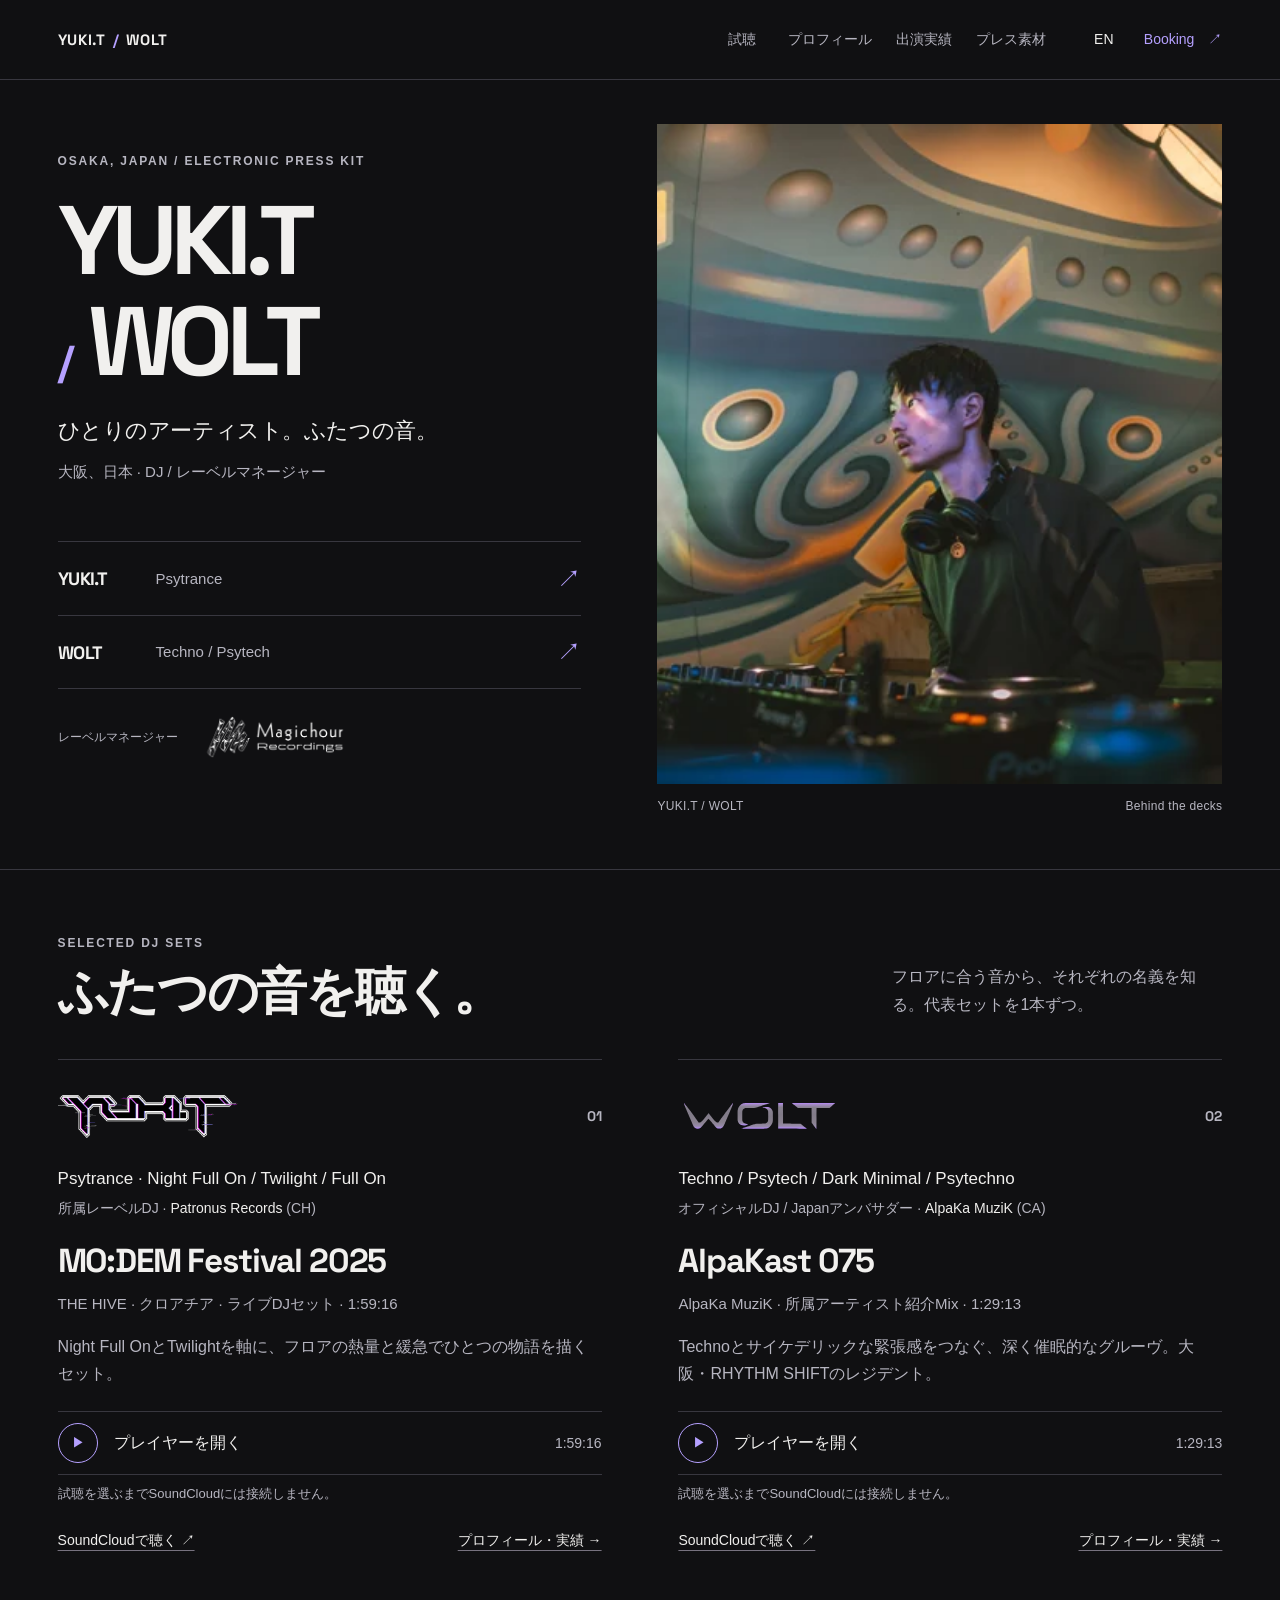
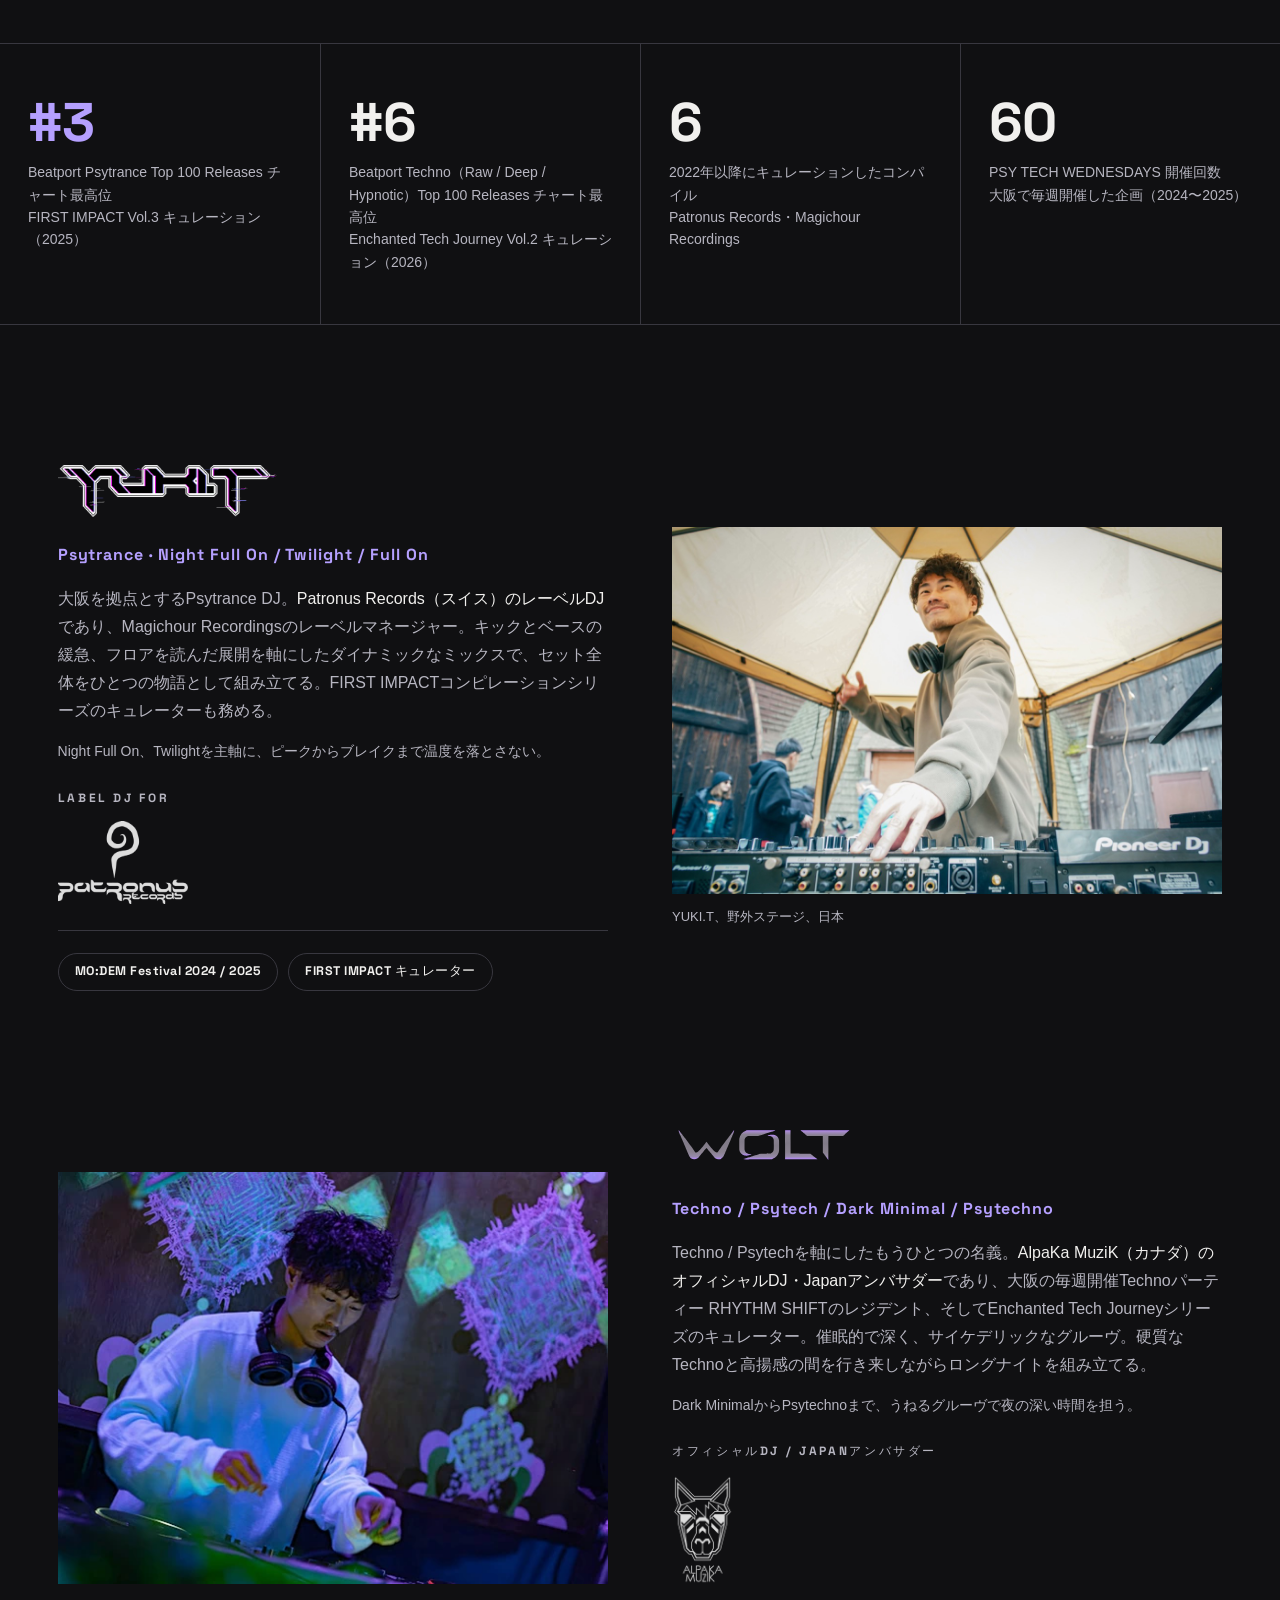
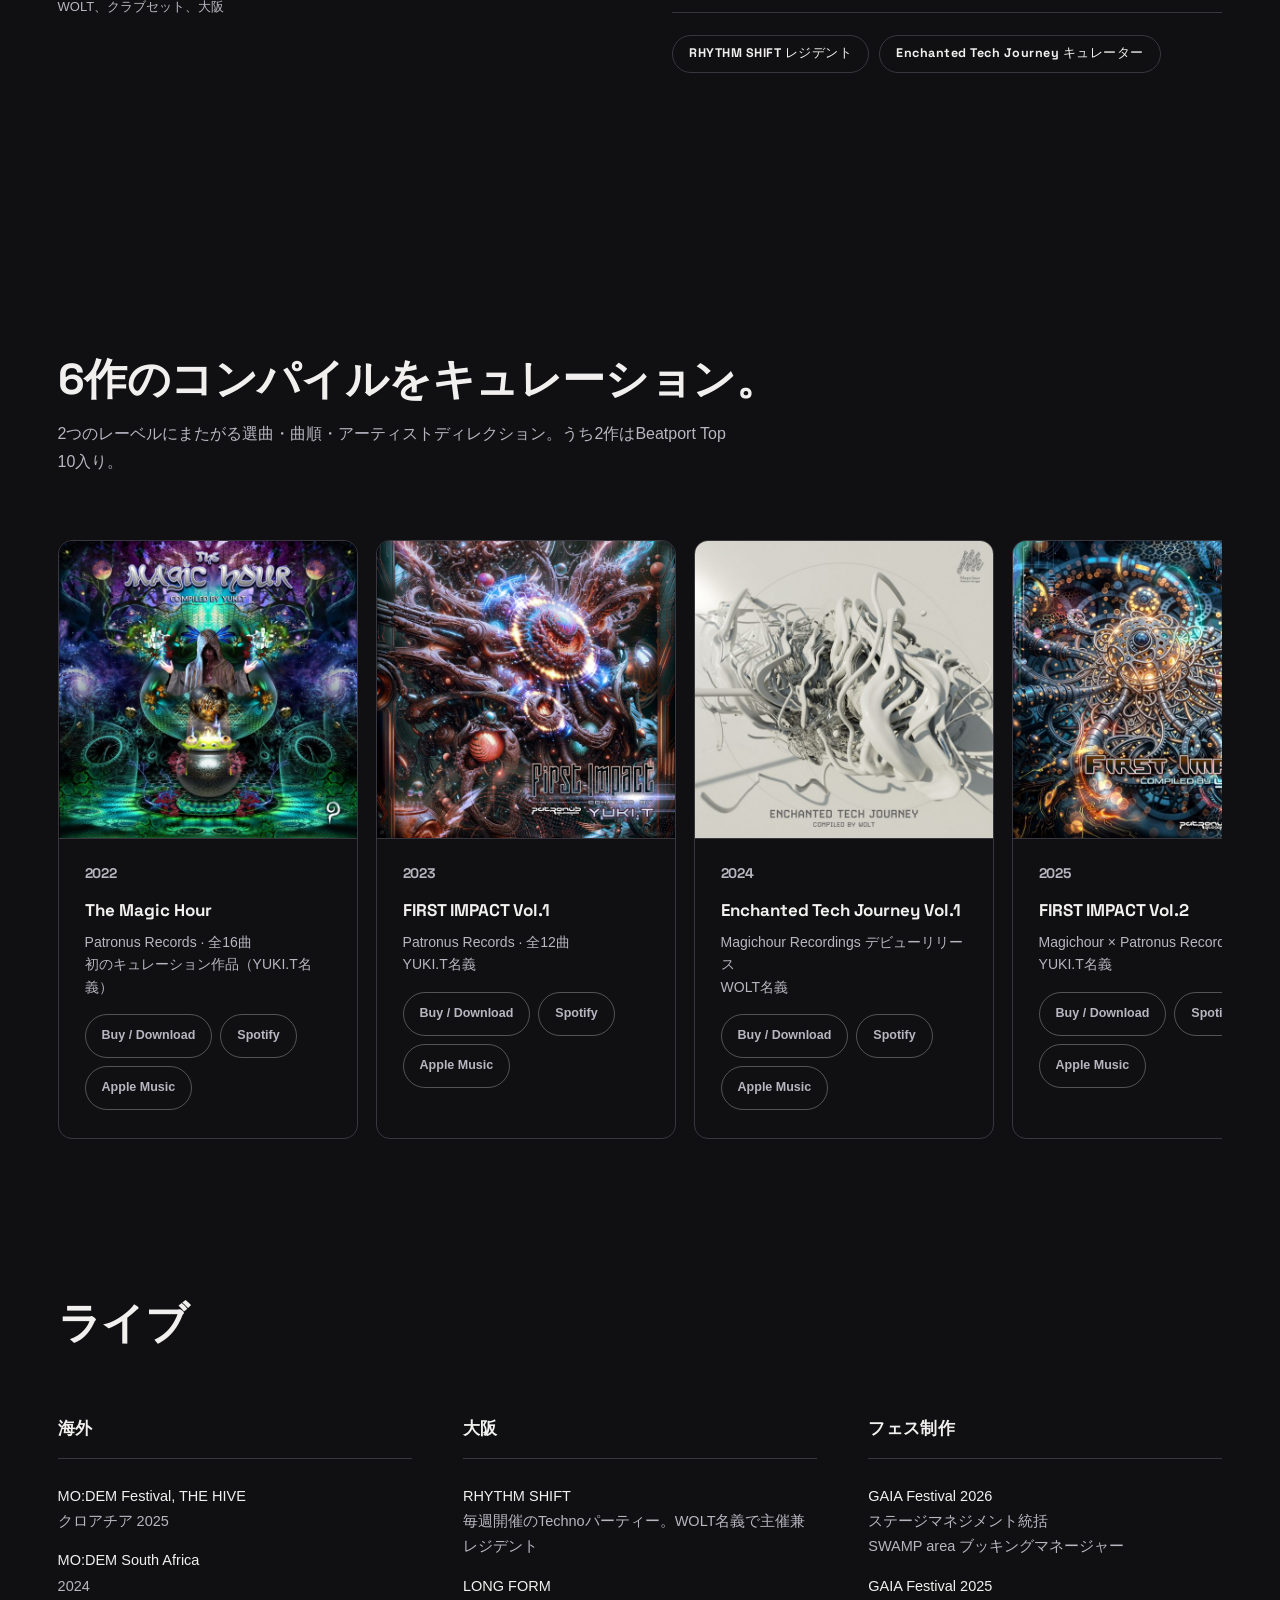
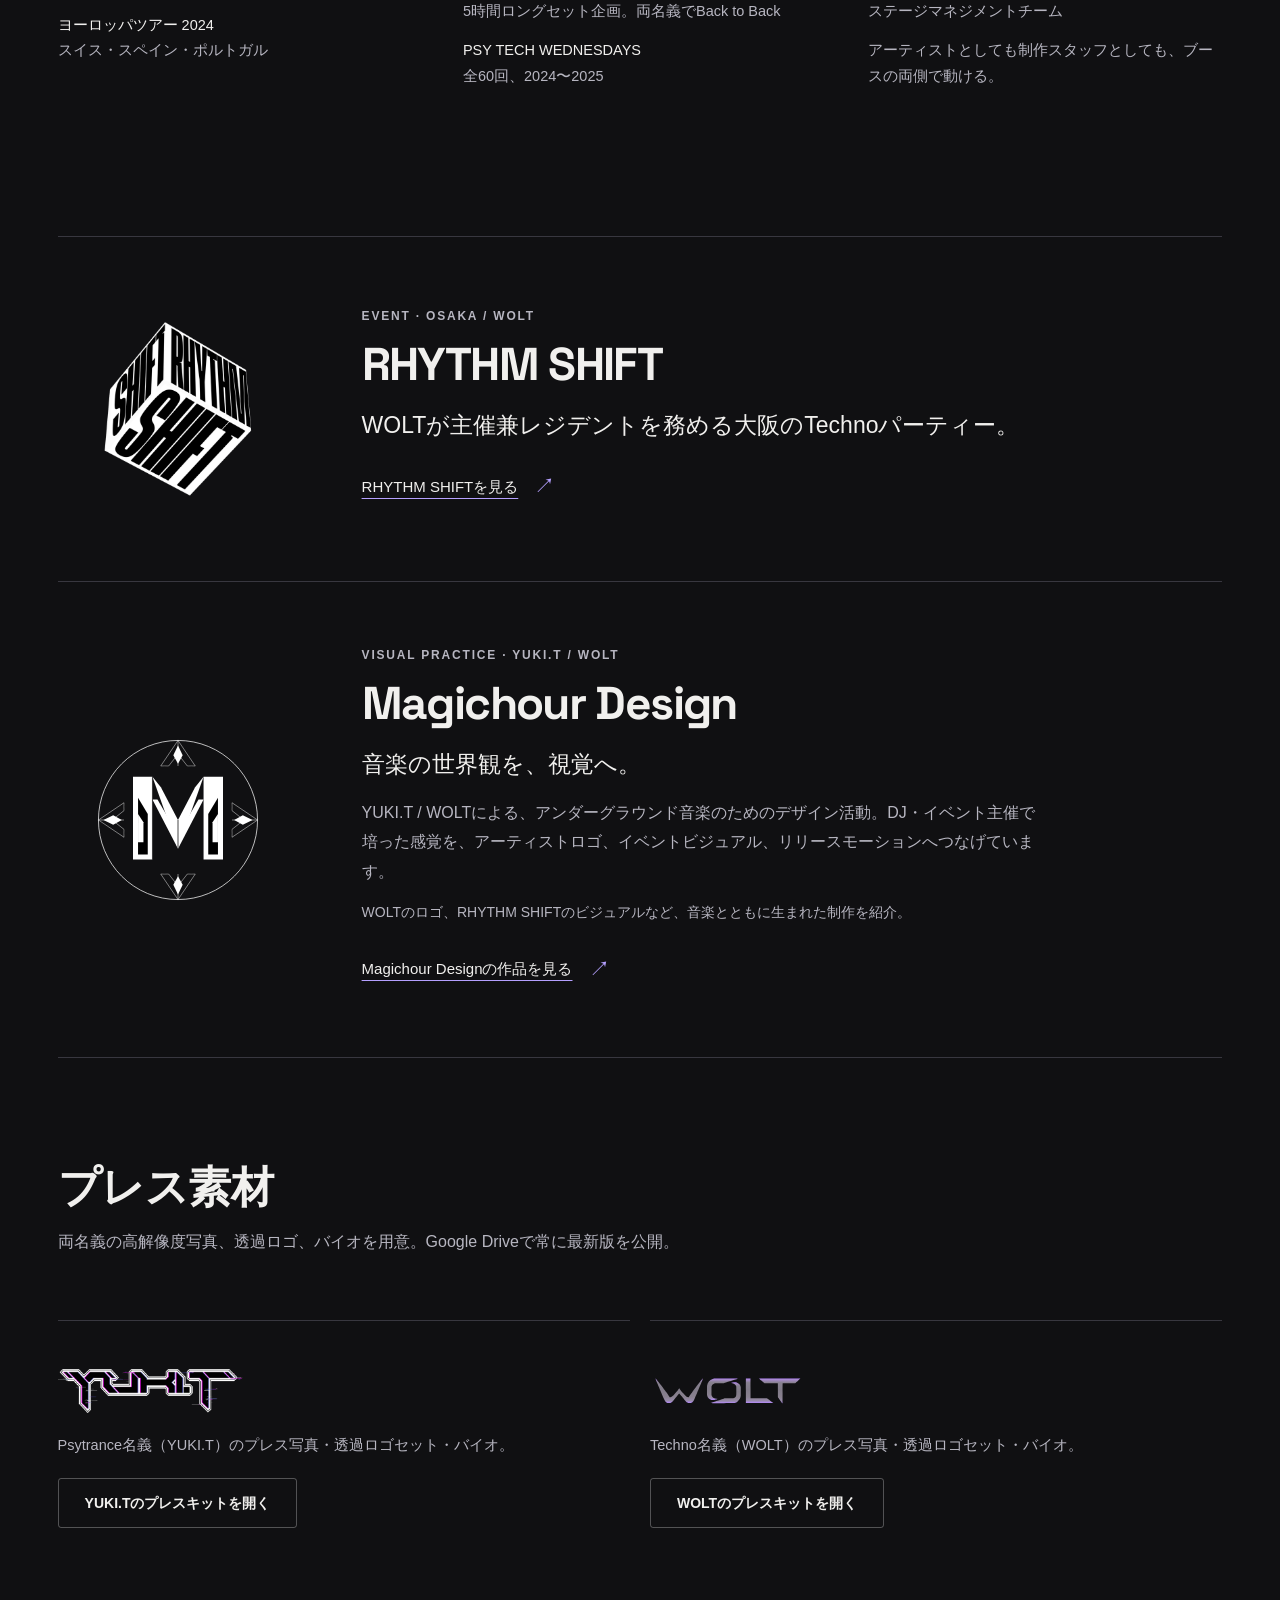
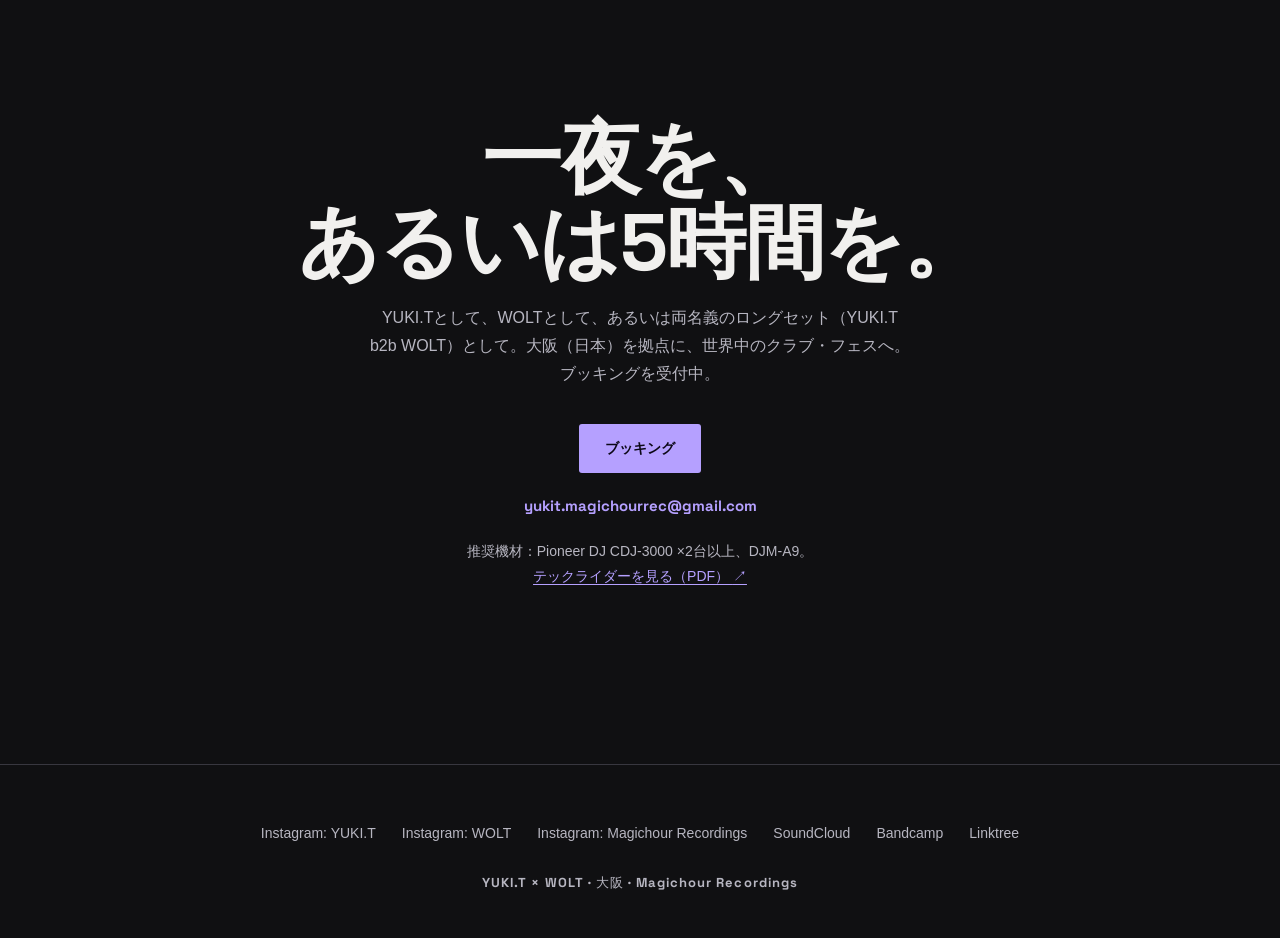
==== commit ec27940e: "Update EPK accessibility, assets and project sections" ====
--- a/index-ja.html
+++ b/index-ja.html
@@ -3,6 +3,8 @@
 <head>
 <meta charset="UTF-8">
 <meta name="viewport" content="width=device-width, initial-scale=1.0">
+<link rel="icon" type="image/svg+xml" href="favicon.svg">
+<link rel="apple-touch-icon" sizes="180x180" href="apple-touch-icon.png">
 <title>YUKI.T × WOLT｜プレスキット｜大阪拠点 Psytrance / Techno DJ</title>
 <meta name="description" content="YUKI.T・WOLTの公式プレスキット。大阪拠点のPsytrance / Techno DJ。両名義でBeatport Top 10入りのコンパイルをキュレーション。Magichour Recordingsレーベルマネージャー。">
 <meta name="referrer" content="strict-origin-when-cross-origin">
@@ -334,27 +336,6 @@
   .live-col li { padding: 7px 0; color: var(--text-dim); font-size: 14.5px; }
   .live-col li strong { color: var(--text); font-weight: 500; }
 
-  /* ---- rhythm shift callout ---- */
-  .shift-callout {
-    margin-top: clamp(32px, 4.5vw, 48px);
-    padding: clamp(26px, 3vw, 34px) clamp(28px, 3.5vw, 40px);
-    border: 1px solid var(--line);
-    border-radius: var(--radius);
-    background: linear-gradient(160deg, var(--bg-raised), var(--bg) 70%);
-    display: flex; flex-wrap: wrap; align-items: center; justify-content: space-between; gap: 20px;
-  }
-  .shift-callout-main { display: flex; align-items: center; gap: 20px; flex: 1 1 auto; min-width: 0; }
-  .shift-callout-logo { height: clamp(72px, 9vw, 140px); width: auto; max-width: 100%; object-fit: contain; flex-shrink: 0; display: block; }
-  .shift-callout-eyebrow {
-    font-family: var(--font-display); font-size: 10.5px; font-weight: 500;
-    letter-spacing: .22em; text-transform: uppercase;
-    color: var(--accent);
-    margin-bottom: 8px;
-  }
-  .shift-callout-text { max-width: 46em; }
-  .shift-callout-text p { color: var(--text-dim); font-size: 14.5px; }
-  .shift-callout .btn { min-height: 44px; flex-shrink: 0; }
-
   /* ---- press assets ---- */
   .kit-grid {
     display: grid;
@@ -390,6 +371,7 @@
   }
   .booking-mail a { color: var(--accent); }
   .booking-rider { margin-top: 28px; font-size: 13.5px; color: var(--text-dim); }
+  .booking-rider a { color: var(--accent); text-decoration: underline; text-underline-offset: 3px; white-space: nowrap; }
 
   /* =========== FOOTER =========== */
   footer { border-top: 1px solid var(--line); padding: 56px 0 44px; }
@@ -400,6 +382,7 @@
   }
   .footer-links a { transition: color .25s; }
   .footer-links a:hover { color: var(--accent); }
+  @media (max-width: 767px) { .footer-links a { display: inline-flex; align-items: center; min-height: 44px; } }
   .footer-note {
     text-align: center;
     font-family: var(--font-display);
@@ -432,9 +415,6 @@
     .live-grid { grid-template-columns: 1fr; }
     .kit-grid { grid-template-columns: 1fr; }
     .rail-card { flex-basis: 260px; }
-    .shift-callout { flex-direction: column; align-items: flex-start; }
-    .shift-callout-main { flex-direction: column; align-items: flex-start; }
-    .shift-callout-logo { height: clamp(64px, 22vw, 96px); }
   }
 
   /* =========== REDUCED MOTION =========== */
@@ -463,27 +443,27 @@
 <header class="editorial-hero" id="top">
       <div class="hero-copy"><p class="eyebrow">Osaka, Japan / Electronic press kit</p>
       <h1><span>YUKI.T</span><span class="second-name"><i aria-hidden="true">/</i> WOLT</span></h1>
-      <p class="hero-intro">ひとりのアーティスト。ふたつの音。</p><p class="hero-location">大阪、日本 · DJ / レーベルマネージャー</p></div>
+      <p class="hero-intro"><span style="white-space: nowrap">ひとりのアーティスト。</span><wbr><span style="white-space: nowrap">ふたつの音。</span></p><p class="hero-location">大阪、日本 · DJ / レーベルマネージャー</p></div>
       <figure class="hero-image"><picture><source media="(min-width:768px)" srcset="assets/hero-portrait-640.webp 640w, assets/hero-portrait-960.webp 960w" sizes="45vw"><img src="assets/hero-1100.webp" srcset="assets/hero-640.webp 640w, assets/hero-1100.webp 1100w" sizes="(max-width:767px) 100vw, 50vw" alt="YUKI.T / WOLT behind the decks" fetchpriority="high" width="1100" height="733"></picture><figcaption><span>YUKI.T / WOLT</span><span>Behind the decks</span></figcaption></figure>
-      <div class="hero-routes"><a class="alias-route" href="#set-yukit" aria-label="YUKI.T · 試聴"><strong>YUKI.T</strong><span class="genre-key">Psytrance</span><b aria-hidden="true">↗</b></a>
-      <a class="alias-route" href="#set-wolt" aria-label="WOLT · 試聴"><strong>WOLT</strong><span class="genre-key">Techno / Psytech</span><b aria-hidden="true">↗</b></a>
-      <div class="hero-credit"><p>レーベルマネージャー</p><img src="assets/logo-magichour-lossless.webp" alt="Magichour Recordings" width="3000" height="888"></div></div>
+      <div class="hero-routes"><a class="alias-route" href="#set-yukit" aria-label="YUKI.T · 試聴"><strong>YUKI.T</strong><span>Psytrance</span><b aria-hidden="true">↗</b></a>
+      <a class="alias-route" href="#set-wolt" aria-label="WOLT · 試聴"><strong>WOLT</strong><span>Techno / Psytech</span><b aria-hidden="true">↗</b></a>
+      <div class="hero-credit"><p>レーベルマネージャー</p><img src="assets/logo-magichour-320.webp" alt="Magichour Recordings" width="3000" height="888"></div></div>
     </header>
 <section class="featured-sets" id="music" aria-labelledby="sets-title"><div class="wrap">
       <div class="sets-heading"><div><p class="eyebrow">Selected DJ sets</p><h2 id="sets-title">ふたつの音を聴く。</h2></div><p>フロアに合う音から、それぞれの名義を知る。代表セットを1本ずつ。</p></div>
       <div class="set-grid"><article class="set-card" id="set-yukit" aria-label="YUKI.T">
       <div class="set-identity"><img class="set-logo" src="assets/logo-yukit.png" alt="YUKI.T" loading="lazy" width="560" height="133"><span class="set-number" aria-hidden="true">01</span></div>
-      <p class="set-genre"><span class="genre-key">Psytrance</span> · Night Full On / Twilight / Full On</p>
+      <p class="set-genre">Psytrance · Night Full On / Twilight / Full On</p>
       <p class="set-label">所属レーベルDJ · <strong>Patronus Records</strong> (CH)</p>
-      <h3>MoDem Festival 2025</h3><p class="set-context">THE HIVE · クロアチア · ライブDJセット · <span class="duration">1:59:16</span></p>
+      <h3>MO:DEM Festival 2025</h3><p class="set-context">THE HIVE · クロアチア · ライブDJセット · <span class="duration">1:59:16</span></p>
       <p class="set-description">Night Full OnとTwilightを軸に、フロアの熱量と緩急でひとつの物語を描くセット。</p>
-      <div class="set-actions"><button class="player-load" type="button" hidden aria-controls="player-yukit" aria-expanded="false" data-player="https://w.soundcloud.com/player/?url=https%3A%2F%2Fsoundcloud.com%2Fmo_dem%2Fyuki-t-the-hive-modem-festival%3Fin%3Dyuki_t%2Fsets%2Fmix_playlist&amp;color=%239d7bff&amp;auto_play=false&amp;hide_related=true&amp;show_comments=false&amp;show_teaser=false" data-title="YUKI.T — MoDem Festival 2025" data-loading="SoundCloudを読み込み中…" data-loaded="プレイヤーを閉じる" data-fallback="読み込めない場合は、下のSoundCloudリンクから直接試聴できます。" data-ready="プレイヤー内の再生を押してください。動かない場合は下のSoundCloudへ。">
+      <div class="set-actions"><button class="player-load" type="button" hidden aria-controls="player-yukit" aria-expanded="false" data-player="https://w.soundcloud.com/player/?url=https%3A%2F%2Fsoundcloud.com%2Fmo_dem%2Fyuki-t-the-hive-modem-festival%3Fin%3Dyuki_t%2Fsets%2Fmix_playlist&amp;color=%239d7bff&amp;auto_play=false&amp;hide_related=true&amp;show_comments=false&amp;show_teaser=false" data-title="YUKI.T — MO:DEM Festival 2025" data-loading="SoundCloudを読み込み中…" data-loaded="プレイヤーを閉じる" data-fallback="読み込めない場合は、下のSoundCloudリンクから直接試聴できます。" data-ready="プレイヤー内の再生を押してください。動かない場合は下のSoundCloudへ。">
         <span class="play-symbol" aria-hidden="true">▶</span><span data-button-text>プレイヤーを開く</span><span class="duration">1:59:16</span>
       </button><p class="player-note">試聴を選ぶまでSoundCloudには接続しません。</p><div class="player-slot" id="player-yukit"></div><p class="player-status" role="status"></p>
       <div class="set-links"><a href="https://soundcloud.com/mo_dem/yuki-t-the-hive-modem-festival" target="_blank" rel="noopener noreferrer" aria-label="YUKI.T — SoundCloudで聴く ↗">SoundCloudで聴く ↗</a><a href="#yukit">プロフィール・実績 →</a></div></div>
     </article><article class="set-card" id="set-wolt" aria-label="WOLT">
       <div class="set-identity"><img class="set-logo" src="assets/logo-wolt-epk.svg" alt="WOLT" loading="lazy" width="560" height="158"><span class="set-number" aria-hidden="true">02</span></div>
-      <p class="set-genre"><span class="genre-key">Techno / Psytech</span> / Dark Minimal / Psytechno</p>
+      <p class="set-genre">Techno / Psytech / Dark Minimal / Psytechno</p>
       <p class="set-label">オフィシャルDJ / Japanアンバサダー · <strong>AlpaKa MuziK</strong> (CA)</p>
       <h3>AlpaKast 075</h3><p class="set-context">AlpaKa MuziK · 所属アーティスト紹介Mix · <span class="duration">1:29:13</span></p>
       <p class="set-description">Technoとサイケデリックな緊張感をつなぐ、深く催眠的なグルーヴ。大阪・RHYTHM SHIFTのレジデント。</p>
@@ -499,7 +479,7 @@
   <div class="stats-grid">
     <div class="stat is-accent reveal" style="--i:0">
       <p class="stat-num">#3</p>
-      <p class="stat-label">Beatport Psytrance Top 100 Releases チャート最高位<br>FIRST IMPACT vol.3 キュレーション（2025）</p>
+      <p class="stat-label">Beatport Psytrance Top 100 Releases チャート最高位<br>FIRST IMPACT Vol.3 キュレーション（2025）</p>
     </div>
     <div class="stat reveal" style="--i:1">
       <p class="stat-num">#6</p>
@@ -522,7 +502,7 @@
     <article class="persona">
       <div class="persona-copy reveal">
         <img class="persona-logo" src="assets/logo-yukit.png" alt="YUKI.T logo" width="560" height="133" loading="lazy">
-        <p class="persona-genre"><span class="genre-key">Psytrance</span> · Night Full On / Twilight / Full On</p>
+        <p class="persona-genre">Psytrance · Night Full On / Twilight / Full On</p>
         <p class="persona-bio">大阪を拠点とするPsytrance DJ。<strong>Patronus Records（スイス）のレーベルDJ</strong>であり、Magichour Recordingsのレーベルマネージャー。キックとベースの緩急、フロアを読んだ展開を軸にしたダイナミックなミックスで、セット全体をひとつの物語として組み立てる。FIRST IMPACTコンピレーションシリーズのキュレーターも務める。</p>
         <p class="persona-bio-jp">Night Full On、Twilightを主軸に、ピークからブレイクまで温度を落とさない。</p>
         <div class="label-affiliation is-patronus" role="group" aria-label="Patronus Records所属レーベルDJ">
@@ -542,17 +522,17 @@
 
     <article class="persona is-flip" id="wolt">
       <figure class="persona-photo reveal">
-        <img src="assets/WOLT_Photo_web.webp" alt="WOLT behind the decks under ultraviolet light" loading="lazy" width="2280" height="1704">
+        <img src="assets/WOLT_Photo_web-960.webp" srcset="assets/WOLT_Photo_web-560.webp 560w, assets/WOLT_Photo_web-960.webp 960w, assets/WOLT_Photo_web-1440.webp 1440w" sizes="(max-width: 767px) calc(100vw - 40px), (min-width: 1280px) 584px, calc((100vw - 48px - 5vw) / 2)" alt="WOLT behind the decks under ultraviolet light" loading="lazy" width="2280" height="1704">
         <figcaption>WOLT、クラブセット、大阪</figcaption>
       </figure>
       <div class="persona-copy reveal" style="--i:1">
         <img class="persona-logo" src="assets/logo-wolt-epk.svg" alt="WOLT logo" width="560" height="158" loading="lazy">
-        <p class="persona-genre"><span class="genre-key">Techno / Psytech</span> / Dark Minimal / Psytechno</p>
+        <p class="persona-genre">Techno / Psytech / Dark Minimal / Psytechno</p>
         <p class="persona-bio">Techno / Psytechを軸にしたもうひとつの名義。<strong>AlpaKa MuziK（カナダ）のオフィシャルDJ・Japanアンバサダー</strong>であり、大阪の毎週開催Technoパーティー RHYTHM SHIFTのレジデント、そしてEnchanted Tech Journeyシリーズのキュレーター。催眠的で深く、サイケデリックなグルーヴ。硬質なTechnoと高揚感の間を行き来しながらロングナイトを組み立てる。</p>
         <p class="persona-bio-jp">Dark MinimalからPsytechnoまで、うねるグルーヴで夜の深い時間を担う。</p>
         <div class="label-affiliation is-alpaka" role="group" aria-label="AlpaKa MuziKのオフィシャルDJ・Japanアンバサダー">
           <p class="affiliation-heading" aria-hidden="true">オフィシャルDJ / Japanアンバサダー</p>
-          <img src="assets/logo-alpaka-white-trimmed.png" alt="AlpaKa MuziK" loading="lazy" width="567" height="1045">
+          <img src="assets/logo-alpaka-white-128.webp" alt="AlpaKa MuziK" loading="lazy" width="567" height="1045">
         </div>
         <div class="persona-facts">
           <span class="fact-pill">RHYTHM SHIFT レジデント</span>
@@ -578,9 +558,9 @@
           <p class="rail-title">The Magic Hour</p>
           <p class="rail-sub">Patronus Records · 全16曲<br>初のキュレーション作品（YUKI.T名義）</p>
           <div class="rail-links">
-            <a href="https://patronusrecords.bandcamp.com/album/the-magic-hour" target="_blank" rel="noopener noreferrer">Buy / Download</a>
-            <a href="https://open.spotify.com/album/6g0xEy5mJAwf7e7TvhOk9n" target="_blank" rel="noopener noreferrer">Spotify</a>
-            <a href="https://music.apple.com/jp/album/the-magic-hour-compiled-by-by-dj-yuki-t/1735765924" target="_blank" rel="noopener noreferrer">Apple Music</a>
+            <a href="https://patronusrecords.bandcamp.com/album/the-magic-hour" target="_blank" rel="noopener noreferrer" lang="en" aria-label="Buy / Download The Magic Hour on Bandcamp">Buy / Download</a>
+            <a href="https://open.spotify.com/album/6g0xEy5mJAwf7e7TvhOk9n" target="_blank" rel="noopener noreferrer" lang="en" aria-label="Listen to The Magic Hour on Spotify">Spotify</a>
+            <a href="https://music.apple.com/jp/album/the-magic-hour-compiled-by-by-dj-yuki-t/1735765924" target="_blank" rel="noopener noreferrer" lang="en" aria-label="Listen to The Magic Hour on Apple Music">Apple Music</a>
           </div>
         </div>
       </div>
@@ -591,9 +571,9 @@
           <p class="rail-title">FIRST IMPACT Vol.1</p>
           <p class="rail-sub">Patronus Records · 全12曲<br>YUKI.T名義</p>
           <div class="rail-links">
-            <a href="https://patronusrecords.bandcamp.com/album/first-impact" target="_blank" rel="noopener noreferrer">Buy / Download</a>
-            <a href="https://open.spotify.com/album/5bjxs8K05ZwikxhlXPN5so" target="_blank" rel="noopener noreferrer">Spotify</a>
-            <a href="https://music.apple.com/us/album/first-impact-compiled-by-yuki-t/1708035884" target="_blank" rel="noopener noreferrer">Apple Music</a>
+            <a href="https://patronusrecords.bandcamp.com/album/first-impact" target="_blank" rel="noopener noreferrer" lang="en" aria-label="Buy / Download FIRST IMPACT Vol.1 on Bandcamp">Buy / Download</a>
+            <a href="https://open.spotify.com/album/5bjxs8K05ZwikxhlXPN5so" target="_blank" rel="noopener noreferrer" lang="en" aria-label="Listen to FIRST IMPACT Vol.1 on Spotify">Spotify</a>
+            <a href="https://music.apple.com/us/album/first-impact-compiled-by-yuki-t/1708035884" target="_blank" rel="noopener noreferrer" lang="en" aria-label="Listen to FIRST IMPACT Vol.1 on Apple Music">Apple Music</a>
           </div>
         </div>
       </div>
@@ -604,9 +584,9 @@
           <p class="rail-title">Enchanted Tech Journey Vol.1</p>
           <p class="rail-sub">Magichour Recordings デビューリリース<br>WOLT名義</p>
           <div class="rail-links">
-            <a href="https://magichourrecordings1.bandcamp.com/album/enchanted-tech-journey" target="_blank" rel="noopener noreferrer">Buy / Download</a>
-            <a href="https://open.spotify.com/album/3iDE2It9Pi19BOgnTLL5mP" target="_blank" rel="noopener noreferrer">Spotify</a>
-            <a href="https://music.apple.com/jp/album/enchanted-tech-journey/1797713641" target="_blank" rel="noopener noreferrer">Apple Music</a>
+            <a href="https://magichourrecordings1.bandcamp.com/album/enchanted-tech-journey" target="_blank" rel="noopener noreferrer" lang="en" aria-label="Buy / Download Enchanted Tech Journey Vol.1 on Bandcamp">Buy / Download</a>
+            <a href="https://open.spotify.com/album/3iDE2It9Pi19BOgnTLL5mP" target="_blank" rel="noopener noreferrer" lang="en" aria-label="Listen to Enchanted Tech Journey Vol.1 on Spotify">Spotify</a>
+            <a href="https://music.apple.com/jp/album/enchanted-tech-journey/1797713641" target="_blank" rel="noopener noreferrer" lang="en" aria-label="Listen to Enchanted Tech Journey Vol.1 on Apple Music">Apple Music</a>
           </div>
         </div>
       </div>
@@ -617,22 +597,22 @@
           <p class="rail-title">FIRST IMPACT Vol.2</p>
           <p class="rail-sub">Magichour × Patronus Records<br>YUKI.T名義</p>
           <div class="rail-links">
-            <a href="https://patronusrecords.bandcamp.com/album/first-impact-vol-2" target="_blank" rel="noopener noreferrer">Buy / Download</a>
-            <a href="https://open.spotify.com/album/2CbRNnBgHqfaC2L29tHZ9M" target="_blank" rel="noopener noreferrer">Spotify</a>
-            <a href="https://music.apple.com/jp/album/first-impact-vol-2/1799034191" target="_blank" rel="noopener noreferrer">Apple Music</a>
+            <a href="https://patronusrecords.bandcamp.com/album/first-impact-vol-2" target="_blank" rel="noopener noreferrer" lang="en" aria-label="Buy / Download FIRST IMPACT Vol.2 on Bandcamp">Buy / Download</a>
+            <a href="https://open.spotify.com/album/2CbRNnBgHqfaC2L29tHZ9M" target="_blank" rel="noopener noreferrer" lang="en" aria-label="Listen to FIRST IMPACT Vol.2 on Spotify">Spotify</a>
+            <a href="https://music.apple.com/jp/album/first-impact-vol-2/1799034191" target="_blank" rel="noopener noreferrer" lang="en" aria-label="Listen to FIRST IMPACT Vol.2 on Apple Music">Apple Music</a>
           </div>
         </div>
       </div>
       <div class="rail-card is-hit">
-        <img class="rail-cover" src="assets/cover-fi3.jpg" alt="FIRST IMPACT vol.3 cover artwork" loading="lazy" width="640" height="640">
+        <img class="rail-cover" src="assets/cover-fi3.jpg" alt="FIRST IMPACT Vol.3 cover artwork" loading="lazy" width="640" height="640">
         <div class="rail-body">
           <p class="rail-year">2025</p>
-          <p class="rail-title">FIRST IMPACT vol.3</p>
+          <p class="rail-title">FIRST IMPACT Vol.3</p>
           <p class="rail-sub">Magichour Recordings<br>Beatport Psytrance Top 100 最高3位</p>
           <div class="rail-links">
-            <a href="https://magichourrecordings1.bandcamp.com/album/first-impact-vol-3" target="_blank" rel="noopener noreferrer">Buy / Download</a>
-            <a href="https://open.spotify.com/album/3z4AztadleroRqwLKBIJ5d" target="_blank" rel="noopener noreferrer">Spotify</a>
-            <a href="https://music.apple.com/jp/album/first-impact-vol-3/1849636779" target="_blank" rel="noopener noreferrer">Apple Music</a>
+            <a href="https://magichourrecordings1.bandcamp.com/album/first-impact-vol-3" target="_blank" rel="noopener noreferrer" lang="en" aria-label="Buy / Download FIRST IMPACT Vol.3 on Bandcamp">Buy / Download</a>
+            <a href="https://open.spotify.com/album/3z4AztadleroRqwLKBIJ5d" target="_blank" rel="noopener noreferrer" lang="en" aria-label="Listen to FIRST IMPACT Vol.3 on Spotify">Spotify</a>
+            <a href="https://music.apple.com/jp/album/first-impact-vol-3/1849636779" target="_blank" rel="noopener noreferrer" lang="en" aria-label="Listen to FIRST IMPACT Vol.3 on Apple Music">Apple Music</a>
           </div>
         </div>
       </div>
@@ -643,9 +623,9 @@
           <p class="rail-title">Enchanted Tech Journey Vol.2</p>
           <p class="rail-sub">Magichour Recordings<br>Beatport Techno (R/D/H) Top 100 最高6位</p>
           <div class="rail-links">
-            <a href="https://magichourrecordings1.bandcamp.com/album/enchanted-tech-journey-vol-2" target="_blank" rel="noopener noreferrer">Buy / Download</a>
-            <a href="https://open.spotify.com/album/2QGjyKwOTkfdWiDv20rzzc" target="_blank" rel="noopener noreferrer">Spotify</a>
-            <a href="https://music.apple.com/jp/album/enchanted-tech-journey-vol-2/1880683133" target="_blank" rel="noopener noreferrer">Apple Music</a>
+            <a href="https://magichourrecordings1.bandcamp.com/album/enchanted-tech-journey-vol-2" target="_blank" rel="noopener noreferrer" lang="en" aria-label="Buy / Download Enchanted Tech Journey Vol.2 on Bandcamp">Buy / Download</a>
+            <a href="https://open.spotify.com/album/2QGjyKwOTkfdWiDv20rzzc" target="_blank" rel="noopener noreferrer" lang="en" aria-label="Listen to Enchanted Tech Journey Vol.2 on Spotify">Spotify</a>
+            <a href="https://music.apple.com/jp/album/enchanted-tech-journey-vol-2/1880683133" target="_blank" rel="noopener noreferrer" lang="en" aria-label="Listen to Enchanted Tech Journey Vol.2 on Apple Music">Apple Music</a>
           </div>
         </div>
       </div>
@@ -685,28 +665,31 @@
         </ul>
       </div>
     </div>
-    <div class="shift-callout reveal">
-      <div class="shift-callout-main">
-        <img class="shift-callout-logo" src="assets/rhythm-shift-logo.png" alt="" loading="lazy" width="1080" height="1350">
-        <div class="shift-callout-text">
-          <p class="shift-callout-eyebrow">RHYTHM SHIFT</p>
-          <p>WOLTが主催兼レジデントを務める大阪のTechnoパーティー。</p>
-        </div>
-      </div>
-      <a class="btn btn-ghost" href="https://rhythm-shift-osaka.pages.dev/" target="_blank" rel="noopener noreferrer">RHYTHM SHIFTを見る</a>
-    </div>
+
   </div>
 </section>
 
+<section class="design-practice rhythm-practice" id="rhythm-shift" aria-labelledby="rhythm-shift-title"><div class="wrap">
+      <div class="design-practice-inner">
+        <a class="design-mark rhythm-mark" href="https://rhythm-shift-osaka.pages.dev/" target="_blank" rel="noopener noreferrer" aria-label="RHYTHM SHIFT — 公式サイト（新しいタブ）">
+          <img src="assets/rhythm-shift-logo-512.webp" alt="RHYTHM SHIFT" width="512" height="640" loading="lazy">
+        </a>
+        <div class="design-copy"><p class="eyebrow">EVENT · OSAKA / WOLT</p>
+          <h2 id="rhythm-shift-title">RHYTHM SHIFT</h2><p class="design-lead">WOLTが主催兼レジデントを務める大阪のTechnoパーティー。</p>
+          <a class="design-visit" href="https://rhythm-shift-osaka.pages.dev/" target="_blank" rel="noopener noreferrer" aria-label="RHYTHM SHIFTを見る — 新しいタブ"><span class="design-visit-label">RHYTHM SHIFTを見る</span><span aria-hidden="true">↗</span></a>
+        </div>
+      </div>
+    </div></section>
+
 <section class="design-practice" id="design" aria-labelledby="design-title"><div class="wrap">
       <div class="design-practice-inner">
-        <a class="design-mark" href="https://magichour-design.takeda-y1112.workers.dev/" target="_blank" rel="noopener noreferrer" aria-label="Magichour Design — 公式サイト（新しいタブ）">
+        <a class="design-mark" href="https://magichour-design-2026.pages.dev/" target="_blank" rel="noopener noreferrer" aria-label="Magichour Design — 公式サイト（新しいタブ）">
           <img src="assets/logo-magichour-design.svg" alt="Magichour Design" width="1080" height="1080" loading="lazy">
         </a>
         <div class="design-copy"><p class="eyebrow">Visual practice · YUKI.T / WOLT</p>
           <h2 id="design-title">Magichour Design</h2><p class="design-lead">音楽の世界観を、視覚へ。</p>
           <p class="design-description">YUKI.T / WOLTによる、アンダーグラウンド音楽のためのデザイン活動。DJ・イベント主催で培った感覚を、アーティストロゴ、イベントビジュアル、リリースモーションへつなげています。</p><p class="design-proof">WOLTのロゴ、RHYTHM SHIFTのビジュアルなど、音楽とともに生まれた制作を紹介。</p>
-          <a class="design-visit" href="https://magichour-design.takeda-y1112.workers.dev/" target="_blank" rel="noopener noreferrer" aria-label="Magichour Designの作品を見る — 新しいタブ"><span class="design-visit-label">Magichour Designの作品を見る</span><span aria-hidden="true">↗</span></a>
+          <a class="design-visit" href="https://magichour-design-2026.pages.dev/" target="_blank" rel="noopener noreferrer" aria-label="Magichour Designの作品を見る — 新しいタブ"><span class="design-visit-label">Magichour Designの作品を見る</span><span aria-hidden="true">↗</span></a>
         </div>
       </div>
     </div></section>
@@ -740,7 +723,7 @@
       <p>YUKI.Tとして、WOLTとして、あるいは両名義のロングセット（YUKI.T b2b WOLT）として。大阪（日本）を拠点に、世界中のクラブ・フェスへ。ブッキングを受付中。</p>
       <a class="btn btn-primary" href="mailto:yukit.magichourrec@gmail.com?subject=Booking%20inquiry%20YUKI.T%20%2F%20WOLT">ブッキング</a>
       <span class="booking-mail"><a href="mailto:yukit.magichourrec@gmail.com">yukit.magichourrec@gmail.com</a></span>
-      <p class="booking-rider">推奨機材：Pioneer DJ CDJ-3000 ×2台以上、DJM-A9。詳細なテックライダーは別途お問い合わせください。</p>
+      <p class="booking-rider">推奨機材：Pioneer DJ CDJ-3000 ×2台以上、DJM-A9。<a href="https://drive.google.com/file/d/1v13gvBV4OplAFc9QI2pSCtie3MJVAzie/view" target="_blank" rel="noopener noreferrer" aria-label="テックライダーを見る（PDF）（新しいタブで開きます）">テックライダーを見る（PDF） <span aria-hidden="true">↗</span></a></p>
     </div>
   </div>
 </section>
--- a/prototype.css
+++ b/prototype.css
@@ -1,11 +1,10 @@
-@font-face{font-family:'Space Grotesk';font-style:normal;font-weight:700;font-display:swap;src:url('assets/space-grotesk-700.ttf') format('truetype')}
-:root{--bg:#101012;--bg-raised:#101012;--text:#f4f3f0;--text-dim:#d2d1da;--accent:#b5a0ff;--line:#38373f;--font-display:'Space Grotesk',Arial,sans-serif;--font-body:-apple-system,BlinkMacSystemFont,'Hiragino Kaku Gothic ProN','Yu Gothic',Meiryo,sans-serif;--page-gutter:clamp(20px,4.5vw,72px);--ink:#16141c}
+@font-face{font-family:'Space Grotesk';font-style:normal;font-weight:700;font-display:swap;src:url('assets/space-grotesk-700.woff2') format('woff2'),url('assets/space-grotesk-700.ttf') format('truetype')}
+:root{--bg:#101012;--bg-raised:#101012;--text:#f1f0ee;--text-dim:#b7b6c1;--accent:#b5a0ff;--line:#38373f;--font-display:'Space Grotesk',Arial,sans-serif;--font-body:-apple-system,BlinkMacSystemFont,'Hiragino Kaku Gothic ProN','Yu Gothic',Meiryo,sans-serif;--page-gutter:clamp(20px,4.5vw,72px)}
 html{scroll-behavior:auto;scroll-padding-top:112px}
-body{overflow-x:visible;font-size:16px;line-height:1.75;line-break:strict}
+body{overflow-x:visible;font-size:16px;line-height:1.75}
 button{font:inherit;cursor:pointer}
 a,button{touch-action:manipulation}
 a:focus-visible,button:focus-visible,summary:focus-visible{outline:3px solid var(--accent);outline-offset:5px}
-.player-load:focus-visible,.btn-primary:focus-visible{outline:3px solid #f7f6f8;outline-offset:4px}
 button:disabled{cursor:default}
 .wrap{max-width:1440px;padding-inline:var(--page-gutter)}
 .grain{display:none}
@@ -23,89 +22,77 @@
 .epk-book:hover{text-decoration:underline;text-underline-offset:5px}
 .editorial-hero{max-width:1600px;margin:0 auto;padding:44px var(--page-gutter) 52px;display:grid;grid-template-columns:minmax(0,1fr) minmax(0,1.08fr);column-gap:clamp(36px,6vw,100px);row-gap:28px}
 .hero-copy{align-self:center}
-.eyebrow{font-size:13px;font-weight:600;letter-spacing:.14em;text-transform:uppercase;color:#c4c3cc;line-height:1.5}
+.eyebrow{font-size:12px;font-weight:600;letter-spacing:.15em;text-transform:uppercase;color:var(--text-dim);line-height:1.5}
 .hero-copy h1{font:700 clamp(66px,7.6vw,118px)/.94 var(--font-display);letter-spacing:-.065em;margin:25px 0 28px}
 .hero-copy h1 span{display:block}
 .hero-copy h1 .second-name{margin-top:9px;display:flex;align-items:baseline;gap:14px}
 .hero-copy h1 i{font-size:.43em;font-style:normal;color:var(--accent);font-weight:400;letter-spacing:0}
 .hero-intro{font-size:clamp(19px,1.7vw,24px);font-weight:500;line-height:1.45;letter-spacing:-.02em;max-width:24em}
-.hero-location{margin-top:12px;font-size:16px;color:var(--text-dim)}
+.hero-location{margin-top:12px;font-size:15px;color:var(--text-dim)}
 .hero-image{margin:0;min-width:0;display:flex;flex-direction:column;grid-column:2;grid-row:1 / 3}
 .hero-image picture{display:block;flex:1;min-height:0;height:clamp(540px,43vw,660px);max-height:660px;overflow:hidden}
 .hero-image img{width:100%;height:100%;object-fit:cover;object-position:65% 50%;aspect-ratio:4/5}
-.hero-image figcaption{padding-top:12px;display:flex;justify-content:space-between;gap:12px;font-size:13px;color:var(--text-dim);letter-spacing:.025em}
+.hero-image figcaption{padding-top:12px;display:flex;justify-content:space-between;font-size:12px;color:var(--text-dim);letter-spacing:.025em}
 .hero-routes{align-self:start;grid-column:1;min-width:0}
-.alias-route{border-top:1px solid var(--line);display:grid;grid-template-columns:auto auto minmax(24px,1fr);align-items:center;column-gap:16px;min-height:84px;padding:16px 0}
+.alias-route{border-top:1px solid var(--line);display:grid;grid-template-columns:84px 1fr 24px;align-items:center;column-gap:14px;min-height:74px;padding:13px 0}
 .alias-route:last-of-type{border-bottom:1px solid var(--line)}
-.alias-route strong{font:700 24px/1 var(--font-display);letter-spacing:-.03em}
-.alias-route b{justify-self:end;color:var(--accent);font-size:24px;font-weight:400;transition:transform .18s}
+.alias-route strong{font:700 18px var(--font-display);letter-spacing:-.03em}
+.alias-route span{font-size:15px;color:var(--text-dim)}
+.alias-route b{color:var(--accent);font-size:24px;font-weight:400;transition:transform .18s}
 .alias-route:hover b{transform:translateX(4px)}
-.genre-key{display:inline-block;width:max-content;max-width:100%;vertical-align:middle;background:var(--accent);color:var(--ink);border-radius:3px;padding:7px 11px;font-family:var(--font-display);font-size:14px;font-weight:700;letter-spacing:.02em;line-height:1.2}
-.alias-route .genre-key{justify-self:start}
-.alias-route:hover .genre-key{background:#c9baff}
+.alias-route:hover span{color:var(--text)}
 .hero-credit{display:flex;align-items:center;gap:20px;margin-top:25px}
-.hero-credit p{font-size:14px;line-height:1.5;color:var(--text-dim);max-width:140px}
+.hero-credit p{font-size:12px;line-height:1.5;color:var(--text-dim);max-width:120px}
 .hero-credit img{width:154px;height:auto}
 .featured-sets{padding:64px 0 80px;border-block:1px solid var(--line);background:var(--bg)}
 .sets-heading{display:flex;justify-content:space-between;align-items:end;gap:32px;margin-bottom:40px}
 .sets-heading h2{font:700 clamp(32px,4vw,56px)/1.05 var(--font-display);letter-spacing:-.045em;margin-top:13px}
-.sets-heading>p{max-width:22em;color:var(--text-dim);font-size:17px;line-height:1.65}
+.sets-heading>p{max-width:330px;color:var(--text-dim);font-size:16px}
 .set-grid{display:grid;grid-template-columns:minmax(0,1fr) minmax(0,1fr);gap:clamp(36px,6vw,90px)}
 .set-card{min-width:0;scroll-margin-top:112px;display:flex;flex-direction:column;border-top:1px solid var(--line);padding-top:24px}
 .set-identity{display:flex;align-items:center;justify-content:space-between;gap:20px;min-height:65px}
 .set-logo{max-width:180px;width:auto;max-height:46px;object-fit:contain}
 .set-number{font:700 14px var(--font-display);color:var(--text-dim)}
-.set-genre,.persona-genre{font-size:16px;font-weight:500;letter-spacing:0;color:var(--text-dim);line-height:1.65;text-wrap:pretty}
-.set-genre{margin:18px 0 8px}
-.persona-genre{margin-bottom:18px}
-.set-genre .genre-key,.persona-genre .genre-key{margin-right:8px}
-.set-label{font-size:15px;color:var(--text-dim);margin-bottom:22px;line-height:1.6}
+.set-genre{font-size:17px;color:var(--text);margin:16px 0 4px;line-height:1.6}
+.set-label{font-size:14px;color:var(--text-dim);margin-bottom:22px}
 .set-label strong{font-weight:500;color:var(--text)}
 .set-card h3{font:700 clamp(25px,2.6vw,36px)/1.16 var(--font-display);letter-spacing:-.035em;margin-bottom:10px}
-.set-context{font-size:16px;color:var(--text-dim);line-height:1.7}
-.set-description{font-size:17px;line-height:1.75;margin-top:16px;color:var(--text-dim);max-width:40em}
+.set-context{font-size:15px;color:var(--text-dim);line-height:1.7}
+.set-description{font-size:16px;line-height:1.7;margin-top:16px;color:var(--text-dim);max-width:40em}
 .set-actions{margin-top:auto;padding-top:24px}
-.player-load{display:flex;align-items:center;width:100%;min-height:56px;gap:14px;padding:10px 16px 10px 10px;border:0;border-radius:4px;color:var(--ink);background:var(--accent);text-align:left;font-weight:700;font-size:16px}
-.play-symbol{color:var(--accent);background:var(--ink);border-radius:50%;width:44px;height:44px;display:grid;place-items:center;flex-shrink:0;font-size:14px;padding-left:2px}
-.player-load:hover{background:#c9baff}
-.player-load[aria-expanded=true]{background:transparent;color:var(--text);box-shadow:inset 0 0 0 1.5px var(--accent)}
-.player-load[aria-expanded=true] .play-symbol{background:transparent;color:var(--accent);box-shadow:inset 0 0 0 1.5px var(--accent)}
-.player-load[aria-expanded=true] .duration{color:var(--text-dim)}
+.player-load{display:flex;align-items:center;width:100%;min-height:64px;gap:16px;padding:10px 0;border:0;border-block:1px solid var(--line);color:var(--text);background:transparent;text-align:left}
+.play-symbol{color:var(--accent);border:1px solid var(--accent);border-radius:50%;width:40px;height:40px;display:grid;place-items:center;flex-shrink:0;font-size:13px;padding-left:2px}
+.player-load:hover .play-symbol{background:var(--accent);color:var(--bg)}
 .player-load[hidden]{display:none}
 .player-load:active{transform:translateY(1px)}
-.player-load .duration{margin-left:auto;font-variant-numeric:tabular-nums;font-size:15px;font-weight:600;color:var(--ink)}
+.player-load .duration{margin-left:auto;font-variant-numeric:tabular-nums;font-size:14px;color:var(--text-dim)}
 .player-slot:empty{display:none}
 .player-slot iframe{width:100%;height:166px;border:0;display:block;margin-top:18px;color-scheme:light}
-.player-note{font-size:15px;line-height:1.65;color:var(--text-dim);margin-top:12px}
-.player-status{color:var(--text-dim);font-size:15px;line-height:1.6}
+.player-note{font-size:13px;line-height:1.6;color:var(--text-dim);margin-top:9px}
+.player-status{color:var(--text-dim);font-size:14px}
 .set-links{display:flex;justify-content:space-between;gap:16px;flex-wrap:wrap;margin-top:14px}
-.set-links a{min-height:44px;display:inline-flex;align-items:center;font-size:15px;text-decoration:underline;text-underline-offset:5px;text-decoration-color:#8d8a96}
+.set-links a{min-height:44px;display:inline-flex;align-items:center;font-size:14px;text-decoration:underline;text-underline-offset:5px;text-decoration-color:#77727f}
 .set-links a:hover{color:var(--accent)}
 /* The published remainder stays available; only shared readability and surfaces change. */
 section[id],article[id],header[id]{scroll-margin-top:0}
 .stat.is-accent{background:none}
 .persona-photo img{box-shadow:none;border-radius:0;border:0}
 .kit-card{background:none;border-radius:0;border:0;border-top:1px solid var(--line);padding-inline:0}
-.fact-pill{background:none;font-size:14px;line-height:1.4;padding:8px 14px}
-.affiliation-heading{font-size:13px;letter-spacing:.16em;color:#c4c3cc}
-.section-head p,.persona-bio,.persona-bio-jp,.booking p,.live-col li,.kit-card p,.shift-callout-text p,.design-description{font-size:17px;line-height:1.75;color:var(--text-dim)}
-.persona-bio-jp{font-size:16px}
-.stat-label,.rail-sub,.booking-rider,.design-proof,.footer-note{font-size:15px;line-height:1.65;color:var(--text-dim)}
-.rail-year{font-size:2rem}
-.live-col li{padding:8px 0}
-.kit-card p{max-width:40em}
-.rail-links a{min-height:44px;display:inline-flex;align-items:center;font-size:14px}
-.footer-links{gap:4px 22px}
-.footer-links a{min-height:44px;display:inline-flex;align-items:center;font-size:15px;color:var(--text-dim)}
+.fact-pill{background:none}
+.affiliation-heading{font-size:12px}
+.persona-genre{font-size:16px}
+.rail-sub,.rail-year,.stat-label,.booking-rider{font-size:14px}
+.rail-links a{min-height:44px;display:inline-flex;align-items:center}
 .booking-mail{overflow-wrap:anywhere}
-.booking-mail a{display:inline-flex;align-items:center;min-height:44px;font-size:16px}
-.booking .btn-primary{min-height:52px;padding:14px 36px;font-size:16px;background:var(--accent);color:var(--ink)}
-.booking .btn-primary:hover{background:#c9baff;color:var(--ink)}
 .btn{border-radius:3px}
 .design-practice{padding:0 0 clamp(72px,8vw,112px)}
 .design-practice-inner{border-block:1px solid var(--line);padding:clamp(32px,5vw,64px) 0;display:grid;grid-template-columns:minmax(150px,240px) minmax(0,760px);align-items:center;gap:clamp(28px,5vw,76px)}
+.rhythm-practice{padding-bottom:0}
+.rhythm-practice .design-practice-inner{border-bottom:0}
 .design-mark{display:block;max-width:216px;width:100%;justify-self:center}
 .design-mark img{width:100%;height:auto}
+.rhythm-mark{aspect-ratio:1;display:grid;place-items:center}
+.rhythm-mark img{width:auto;max-width:100%;max-height:216px;margin-inline:auto}
 .design-copy h2{font:700 clamp(30px,3.6vw,46px)/1.15 var(--font-display);letter-spacing:-.035em;margin:13px 0 17px}
 .design-lead{font-size:clamp(18px,1.8vw,23px);line-height:1.5;color:var(--text)}
 .design-description{font-size:16px;color:var(--text-dim);line-height:1.85;margin-top:16px;max-width:43em}
@@ -114,10 +101,11 @@
 .design-visit>span[aria-hidden]{color:var(--accent);font-size:21px}
 .design-visit-label{text-decoration:underline;text-underline-offset:6px;text-decoration-color:var(--accent)}
 .design-visit:hover{color:var(--accent)}
+@media(max-width:767px){.rhythm-mark img{max-height:132px}}
 @media(max-width:767px){.design-practice-inner{grid-template-columns:1fr;gap:22px}.design-mark{width:132px;justify-self:start;margin-left:-17px}.design-copy h2{font-size:32px}.design-visit{font-size:14px;gap:8px 12px}.design-description{line-height:1.85}}
 .skip-link:focus{transform:none;z-index:100}
 @media(min-width:1440px){.editorial-hero{padding-top:60px;padding-bottom:64px}}
-@media(max-width:1050px){.epk-nav{gap:18px}.epk-links{gap:17px}.epk-actions{gap:8px}.editorial-hero{column-gap:36px}.hero-copy h1{font-size:clamp(64px,8vw,88px)}.hero-image picture{min-height:430px}.alias-route{column-gap:12px}.alias-route strong{font-size:22px}.hero-credit{gap:12px}.hero-credit img{width:140px}}
+@media(max-width:1050px){.epk-nav{gap:18px}.epk-links{gap:17px}.epk-actions{gap:8px}.editorial-hero{column-gap:36px}.hero-copy h1{font-size:clamp(64px,8vw,88px)}.hero-image picture{min-height:430px}.alias-route{grid-template-columns:75px 1fr 20px;column-gap:9px}.hero-credit{gap:12px}.hero-credit img{width:140px}}
 @media(max-width:767px){
  html{scroll-padding-top:120px}
  .epk-nav{padding:6px 20px 0;grid-template-columns:1fr auto;gap:0 12px;min-height:104px}
@@ -125,29 +113,23 @@
  .epk-links{grid-row:2;grid-column:1/-1;justify-content:space-between;gap:8px;border-top:1px solid var(--line);width:100%}
  .epk-links a{font-size:13px;min-width:44px;min-height:44px;padding:0 4px}
  .editorial-hero{display:flex;flex-direction:column;gap:0;padding:28px 20px 36px}
- .hero-copy{width:100%}.eyebrow{font-size:13px;letter-spacing:.12em}
+ .hero-copy{width:100%}.eyebrow{font-size:11px;letter-spacing:.12em}
  .hero-copy h1{font-size:clamp(52px,12vw,82px);display:flex;gap:13px;flex-wrap:wrap;align-items:baseline;margin:20px 0 18px;line-height:1;letter-spacing:-.065em}
  .hero-copy h1 .second-name{margin:0;gap:10px}.hero-copy h1 i{font-size:.42em}
  .hero-intro{font-size:20px;line-height:1.45;max-width:none}
- .hero-location{font-size:16px;margin-top:8px}
+ .hero-location{font-size:14px;margin-top:8px}
  .hero-image{margin:25px -20px 0;display:block;order:2}
  .hero-image picture{min-height:0;max-height:none;height:auto}
  .hero-image img{aspect-ratio:16/10;height:auto;object-fit:cover;object-position:65% 50%}
- .hero-image figcaption{padding:9px 20px 0;font-size:13px}
- .hero-routes{order:1;width:100%;margin-top:22px}
- .alias-route{min-height:72px;padding:12px 0;column-gap:12px}
- .alias-route strong{font-size:20px}.genre-key{font-size:14px;padding:7px 10px}.alias-route b{font-size:22px}
- .hero-credit{margin-top:18px}.hero-credit p{font-size:14px;max-width:12em}.hero-credit img{width:118px}
- .featured-sets{padding:48px 0 56px}.sets-heading{display:block;margin-bottom:28px}.sets-heading h2{font-size:36px}.sets-heading>p{margin-top:14px;font-size:16px}
- .set-grid{grid-template-columns:1fr;gap:48px}.set-card{scroll-margin-top:120px}.set-card h3{font-size:30px}.set-description{font-size:17px}.set-label{margin-bottom:18px}.set-identity{min-height:52px}.set-logo{max-height:40px;max-width:160px}
- .set-actions{padding-top:22px}.set-links{gap:8px 16px}.player-load{gap:12px;min-height:56px}
- .stats-grid{grid-template-columns:1fr}
- .stat{border-left:0;border-top:1px solid var(--line);padding:28px 20px}
- .stat:nth-child(even){border-left:0}
- .stat:nth-child(-n+2){border-top:1px solid var(--line)}
- .stat:first-child{border-top:0}
- .stat-label{font-size:16px}
+ .hero-image figcaption{padding:9px 20px 0;font-size:11px}
+ .hero-routes{order:1;width:100%;margin-top:25px}
+ .alias-route{min-height:62px;grid-template-columns:70px 1fr 20px;padding:10px 0;gap:12px}
+ .alias-route strong{font-size:17px}.alias-route span{font-size:14px}.alias-route b{font-size:22px}
+ .hero-credit{margin-top:18px}.hero-credit p{font-size:11px;max-width:none}.hero-credit img{width:118px}
+ .featured-sets{padding:42px 0 48px}.sets-heading{display:block;margin-bottom:26px}.sets-heading h2{font-size:36px}.sets-heading>p{margin-top:17px;font-size:15px}
+ .set-grid{grid-template-columns:1fr;gap:42px}.set-card{scroll-margin-top:120px}.set-card h3{font-size:30px}.set-description{font-size:16px}.set-genre{font-size:16px}.set-label{margin-bottom:21px}.set-identity{min-height:52px}.set-logo{max-height:40px;max-width:160px}
+ .set-actions{padding-top:21px}.set-links{gap:8px}.player-load{gap:12px}.player-load>span:nth-child(2){font-size:15px}
  section[id],article[id],header[id]{scroll-margin-top:0}
 }
-@media(max-width:360px){.epk-nav{padding-inline:14px}.epk-brand{font-size:12px}.epk-brand span{margin-inline:4px}.epk-actions{gap:4px}.epk-links a{font-size:12px;padding-inline:2px}.hero-copy h1{font-size:47px;gap:9px}.hero-copy h1 .second-name{gap:7px}.hero-intro{font-size:18px}.alias-route{column-gap:8px}.alias-route strong{font-size:18px}.genre-key{font-size:12px;padding:6px 8px}.hero-credit{gap:12px}.hero-credit p{max-width:12em}}
+@media(max-width:360px){.epk-nav{padding-inline:14px}.epk-brand{font-size:12px}.epk-brand span{margin-inline:4px}.epk-actions{gap:4px}.epk-links a{font-size:12px}.hero-copy h1{font-size:47px;gap:9px}.hero-copy h1 .second-name{gap:7px}.hero-intro{font-size:18px}.hero-credit{gap:12px}.hero-credit p{max-width:140px}.set-links a{font-size:13px}}
 @media(prefers-reduced-motion:reduce){*,*::before,*::after{animation:none!important;transition:none!important;scroll-behavior:auto!important}}
